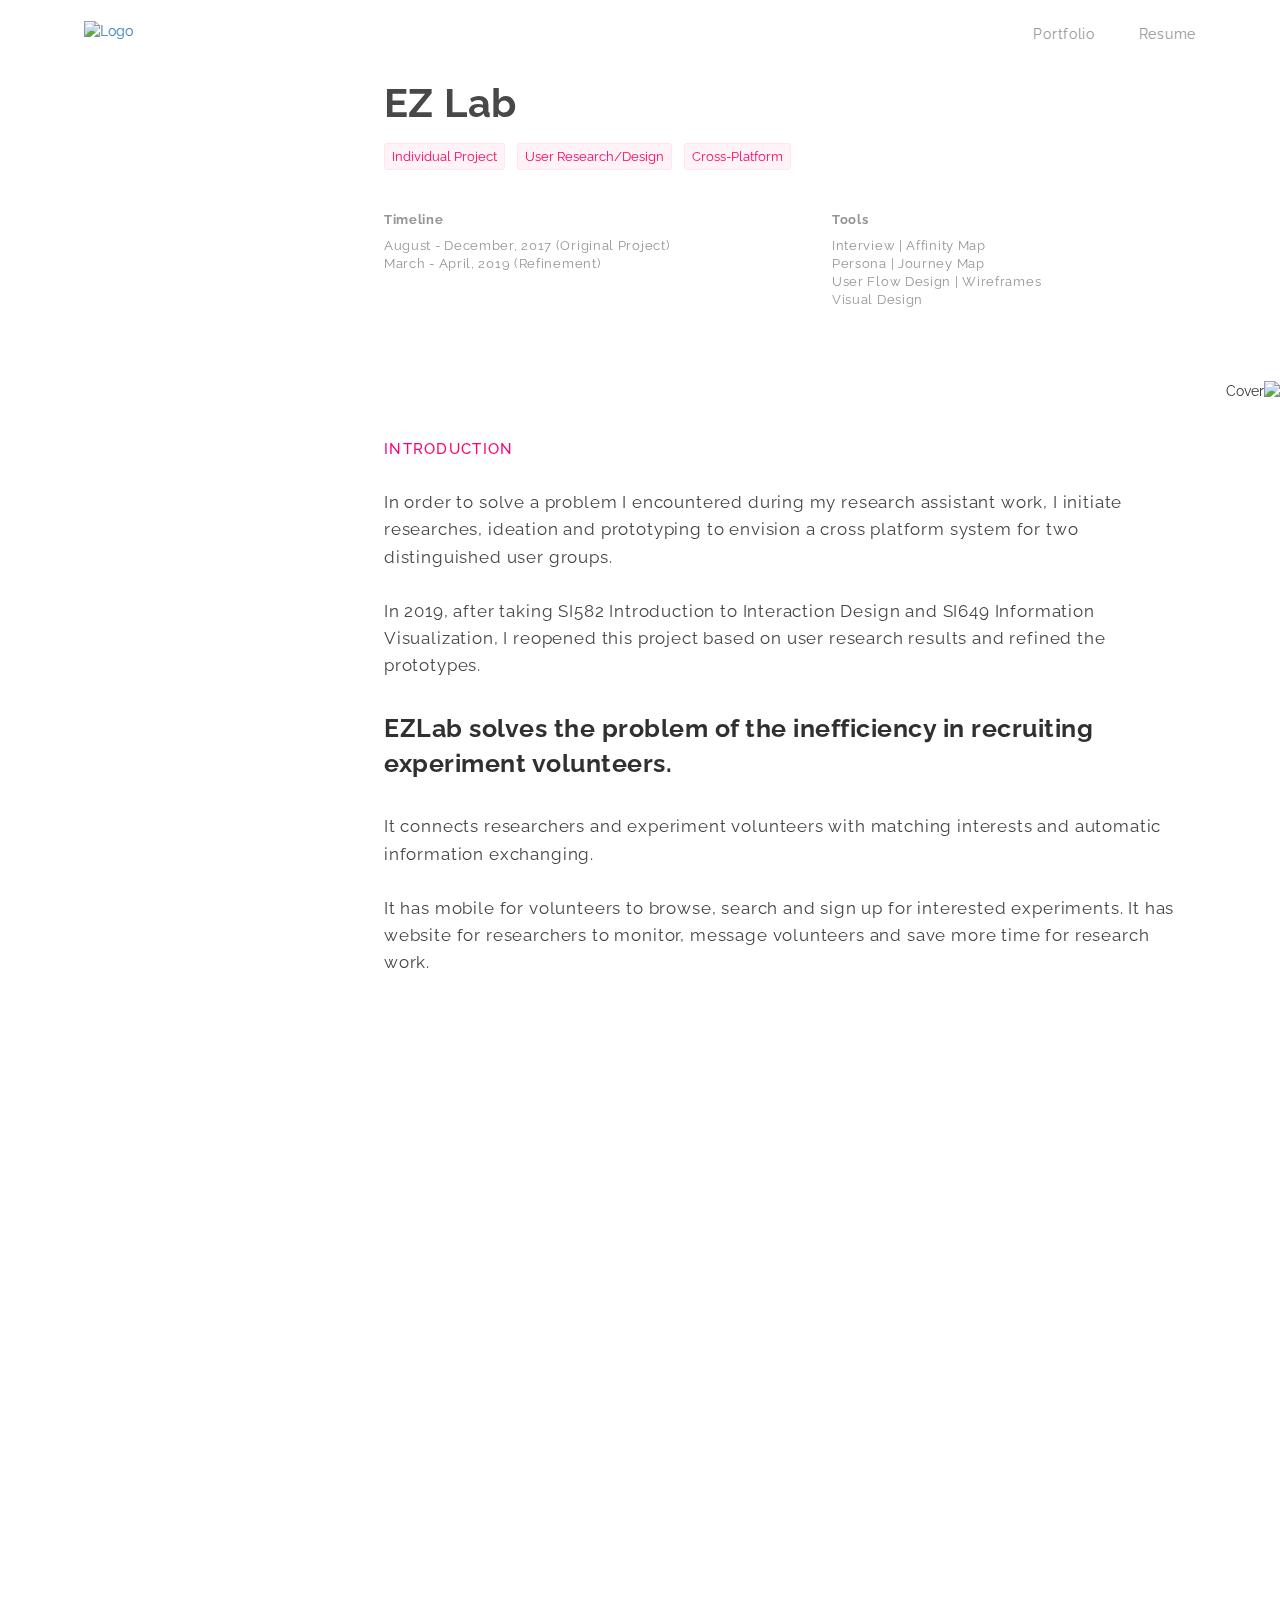
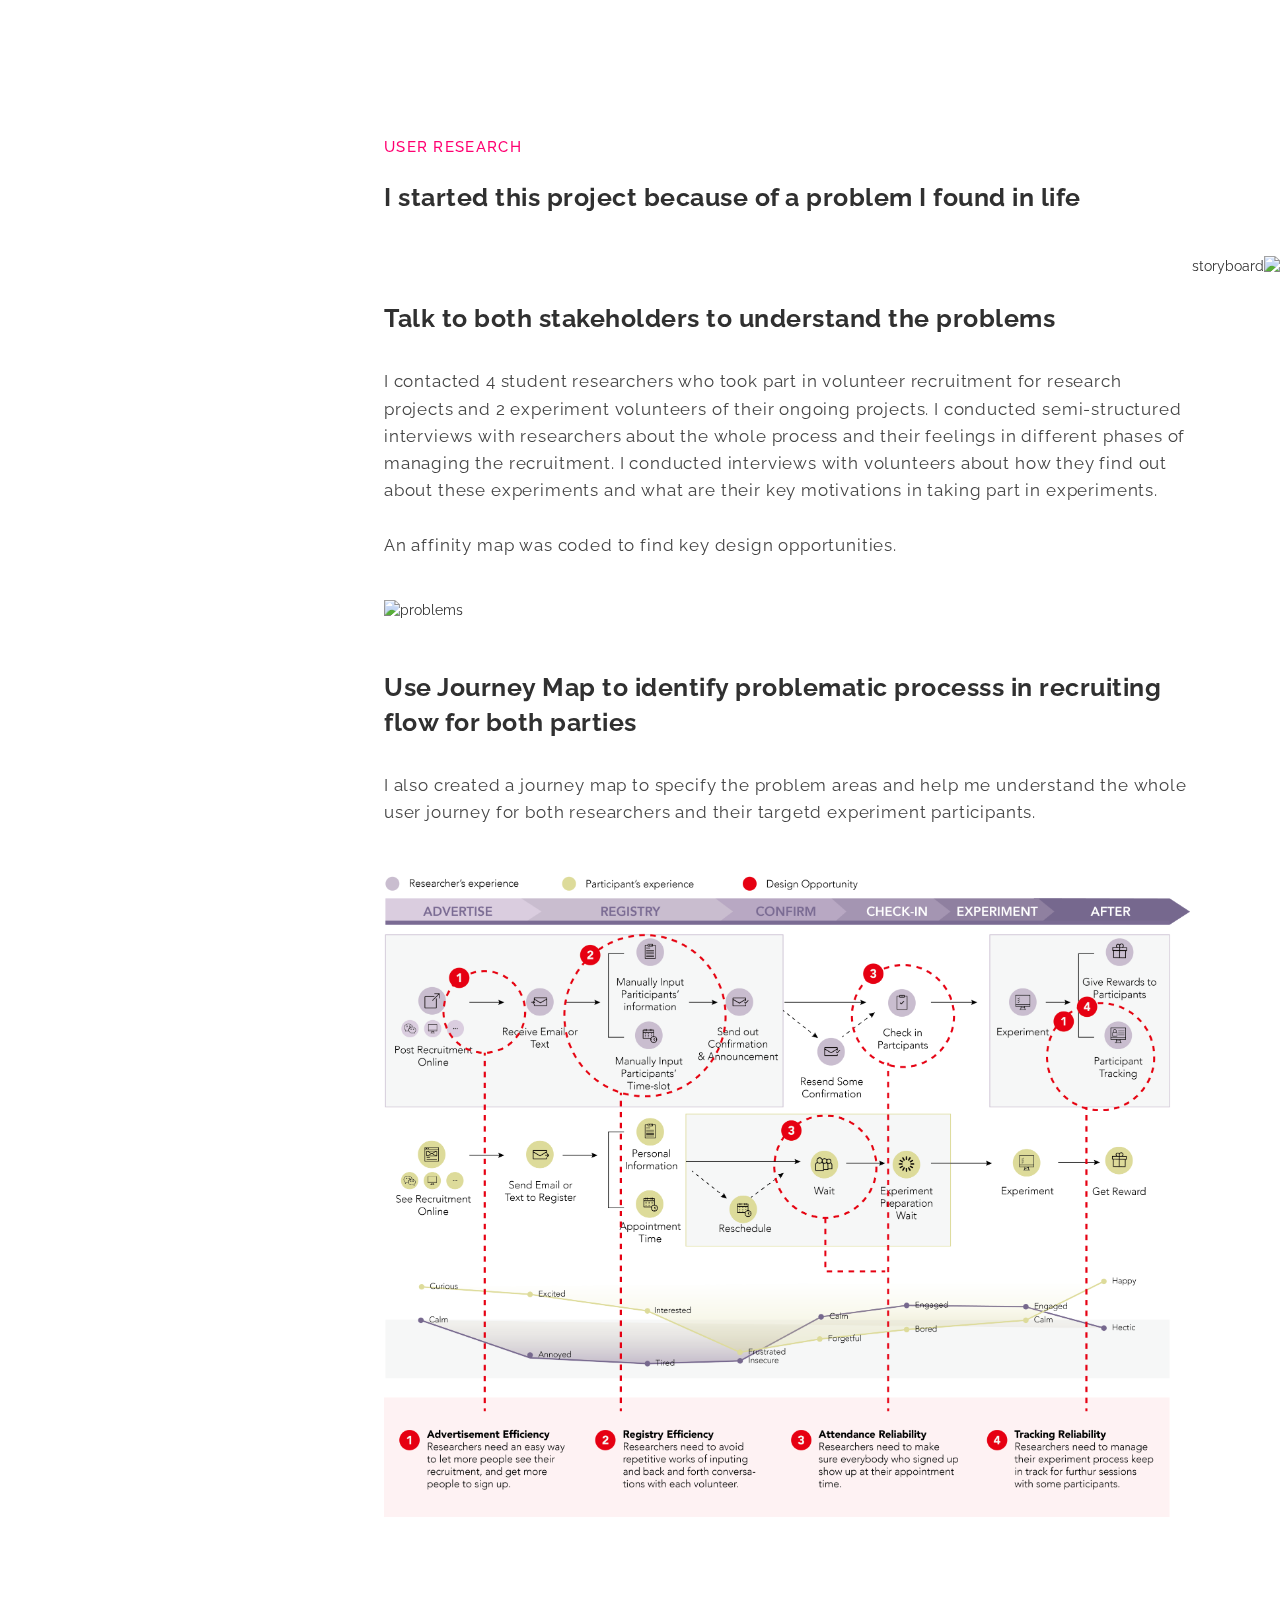
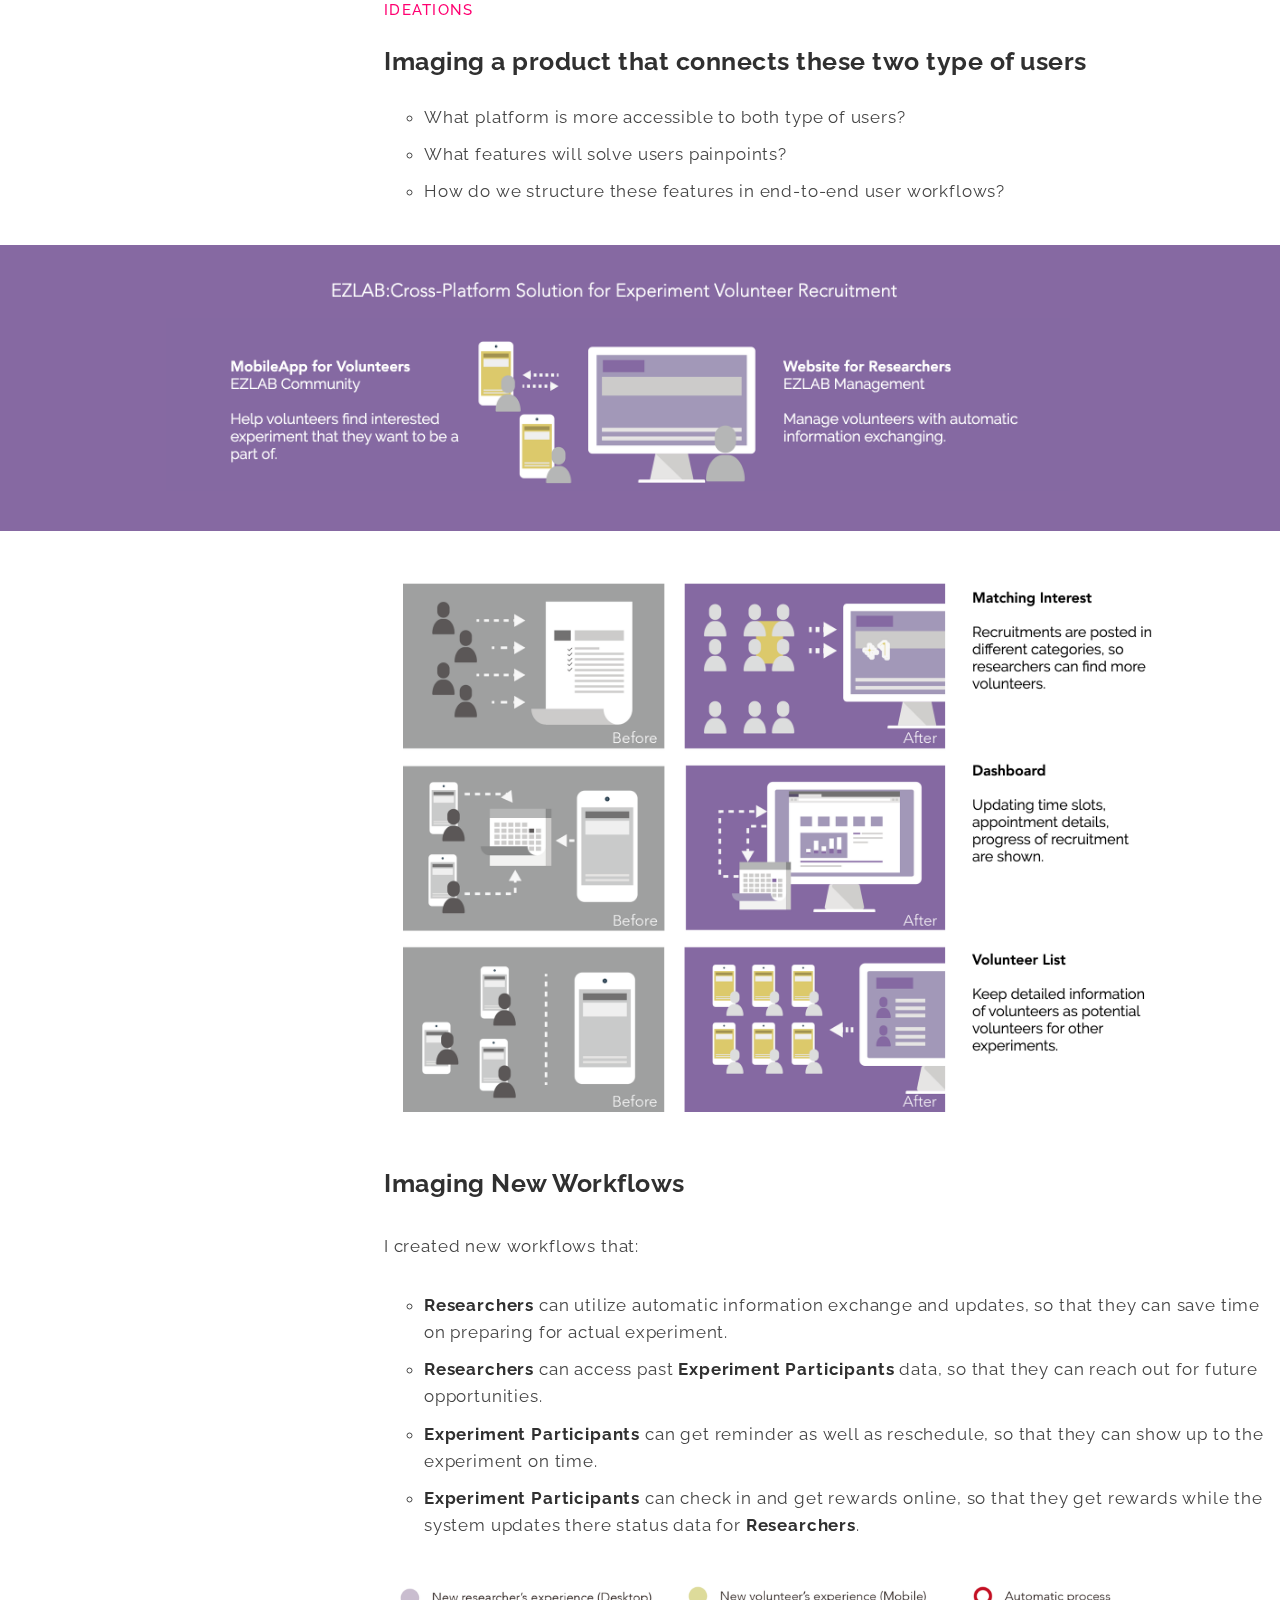
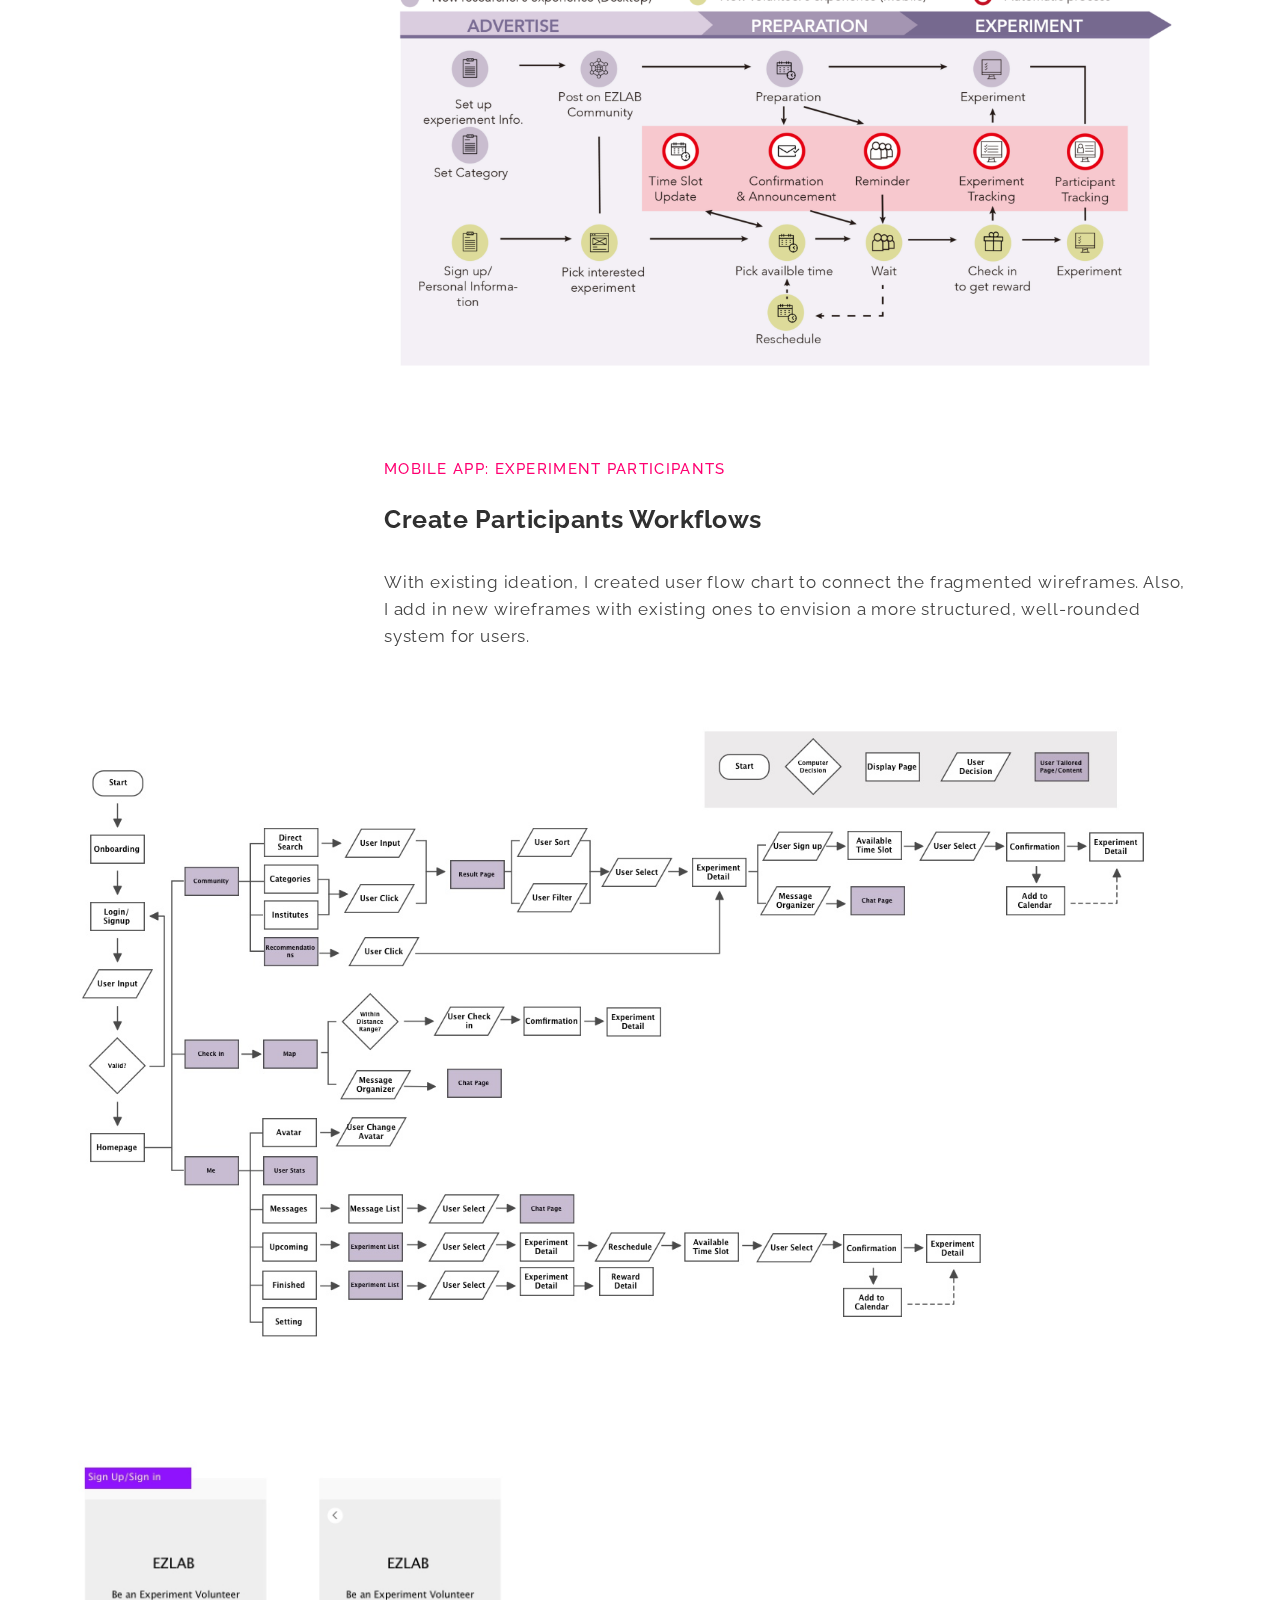
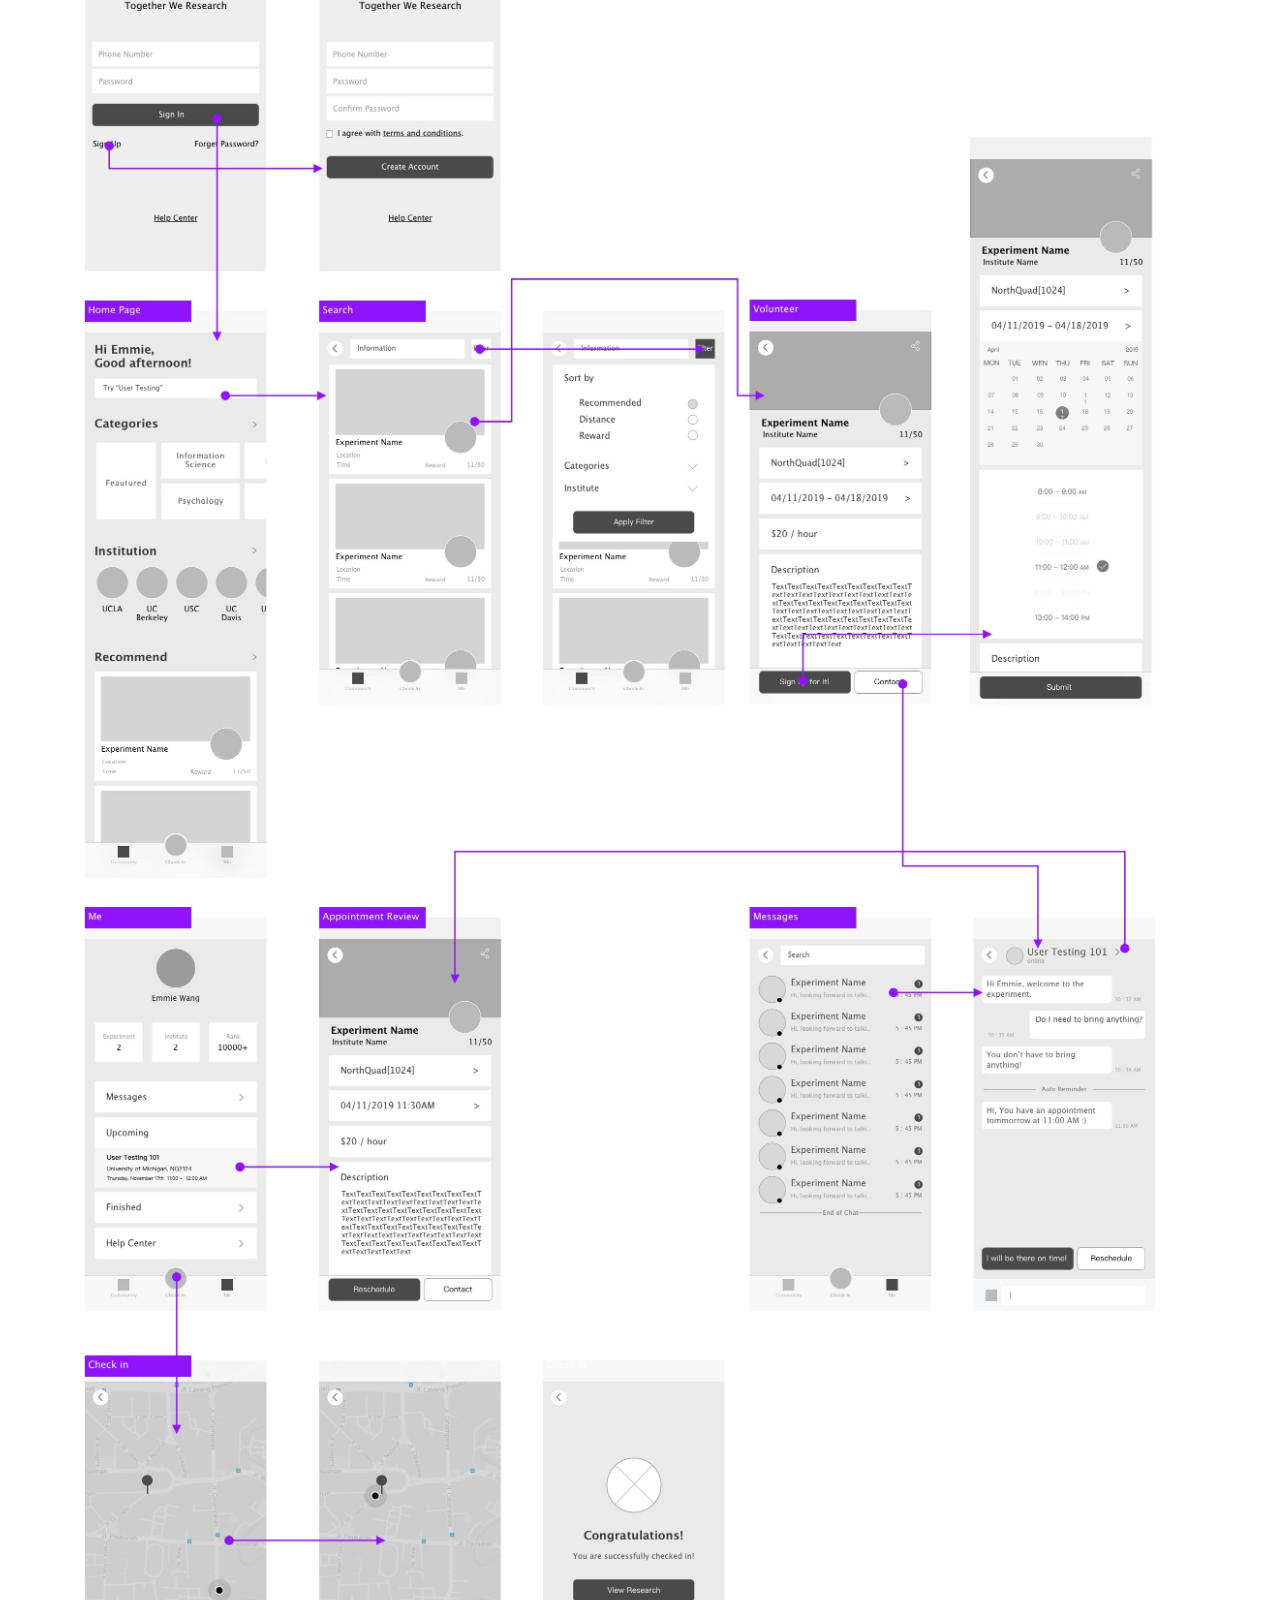
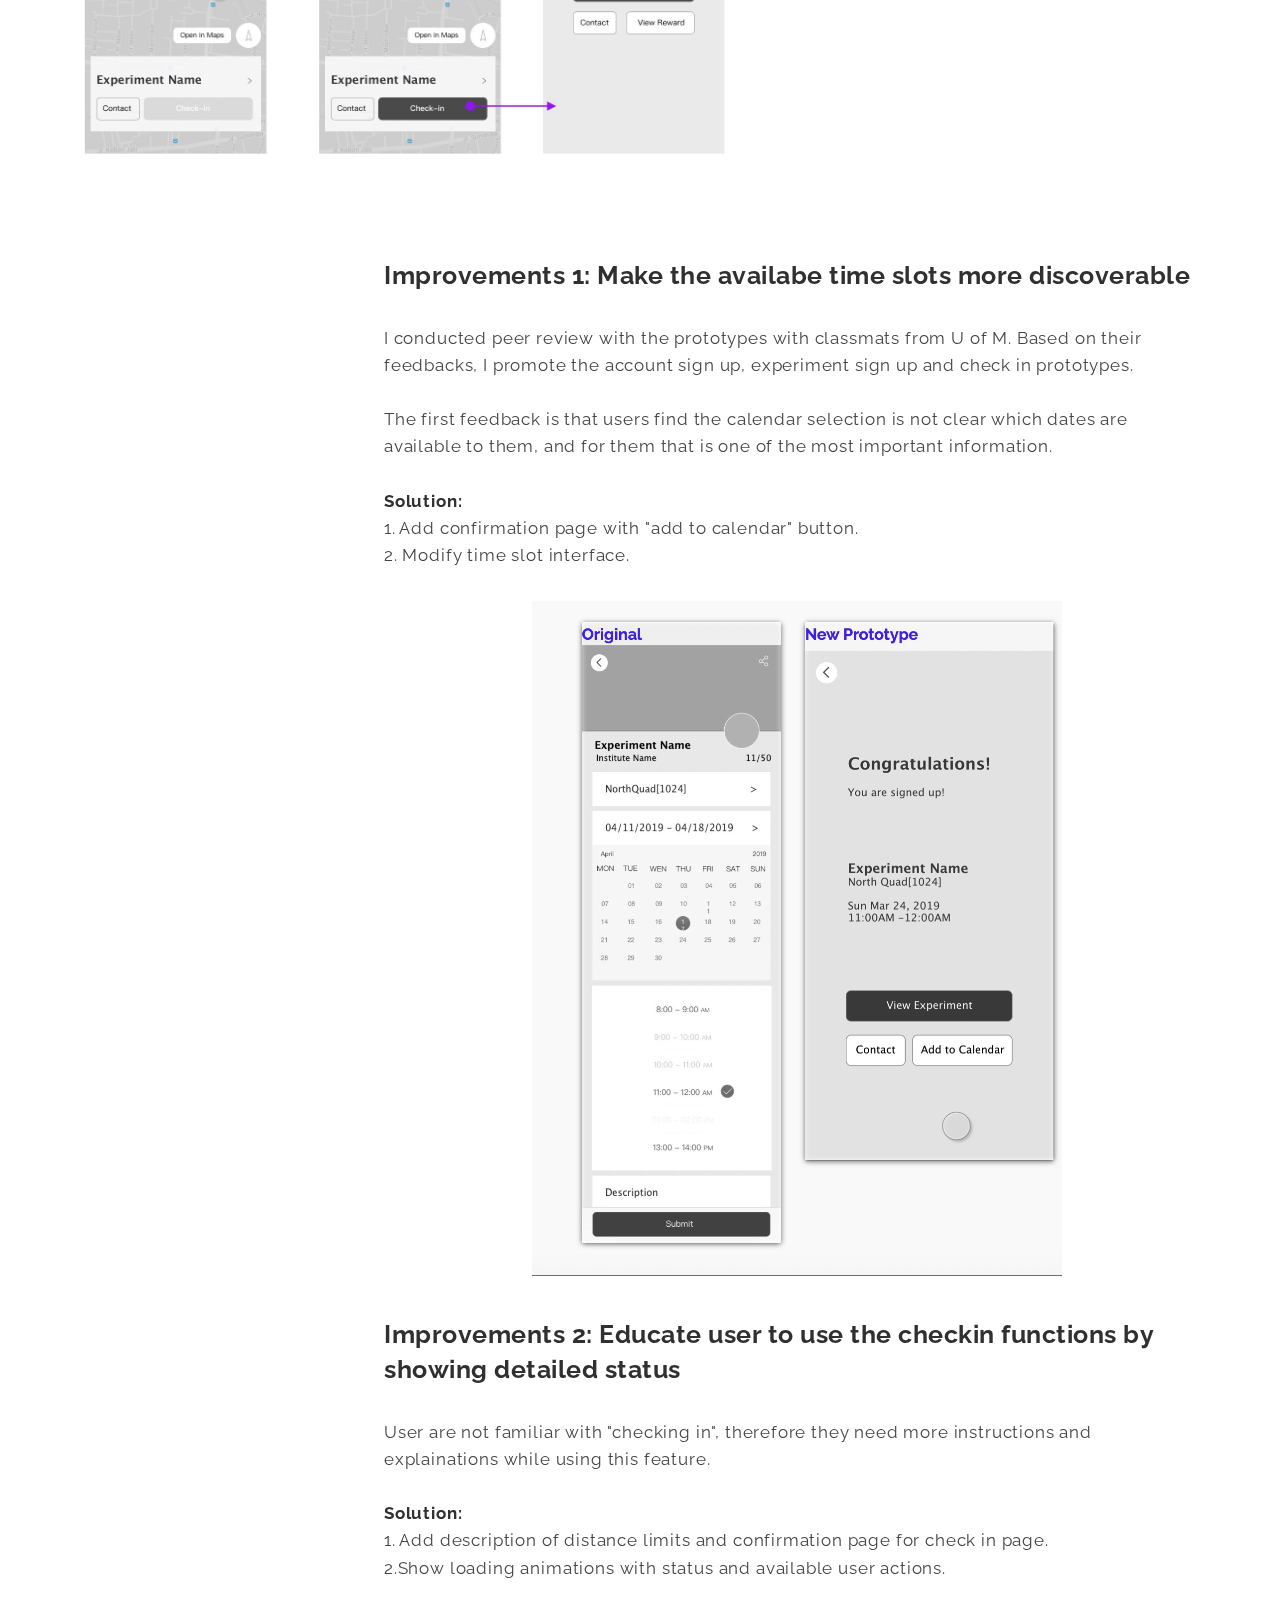
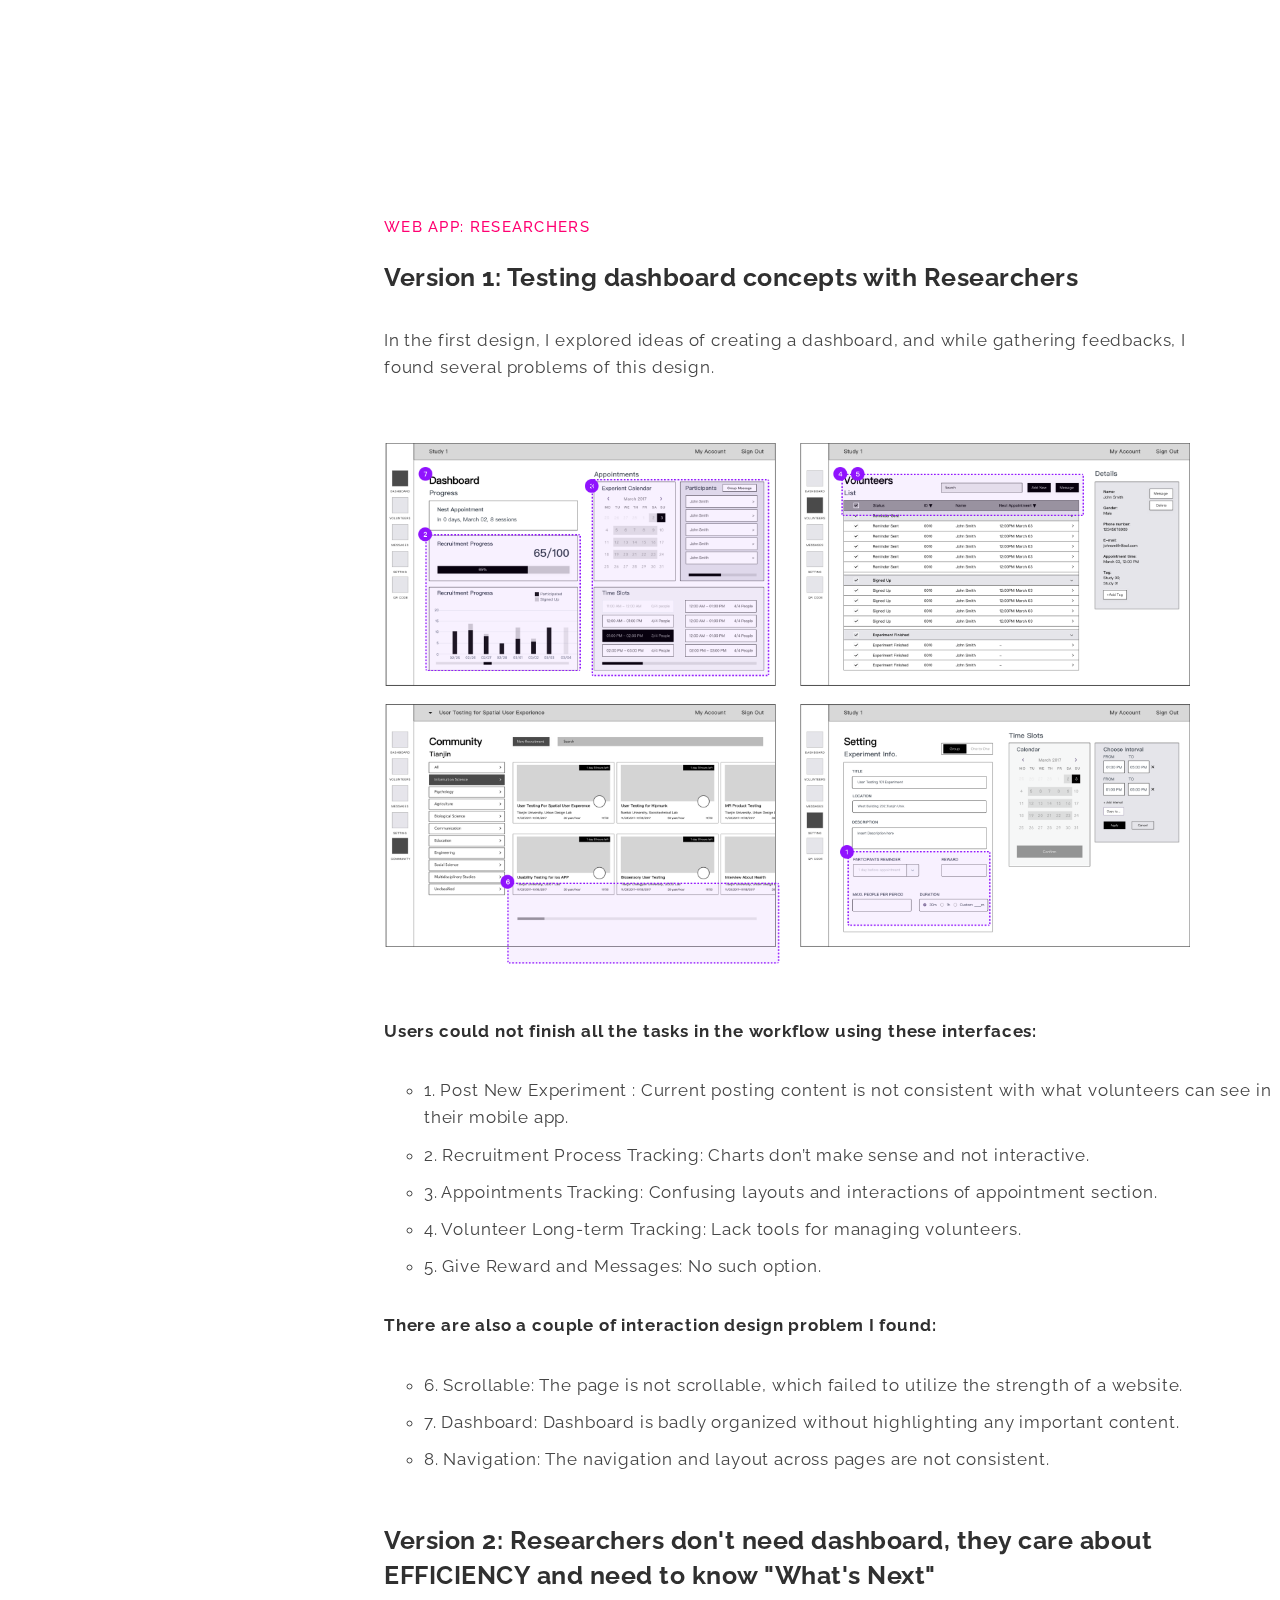
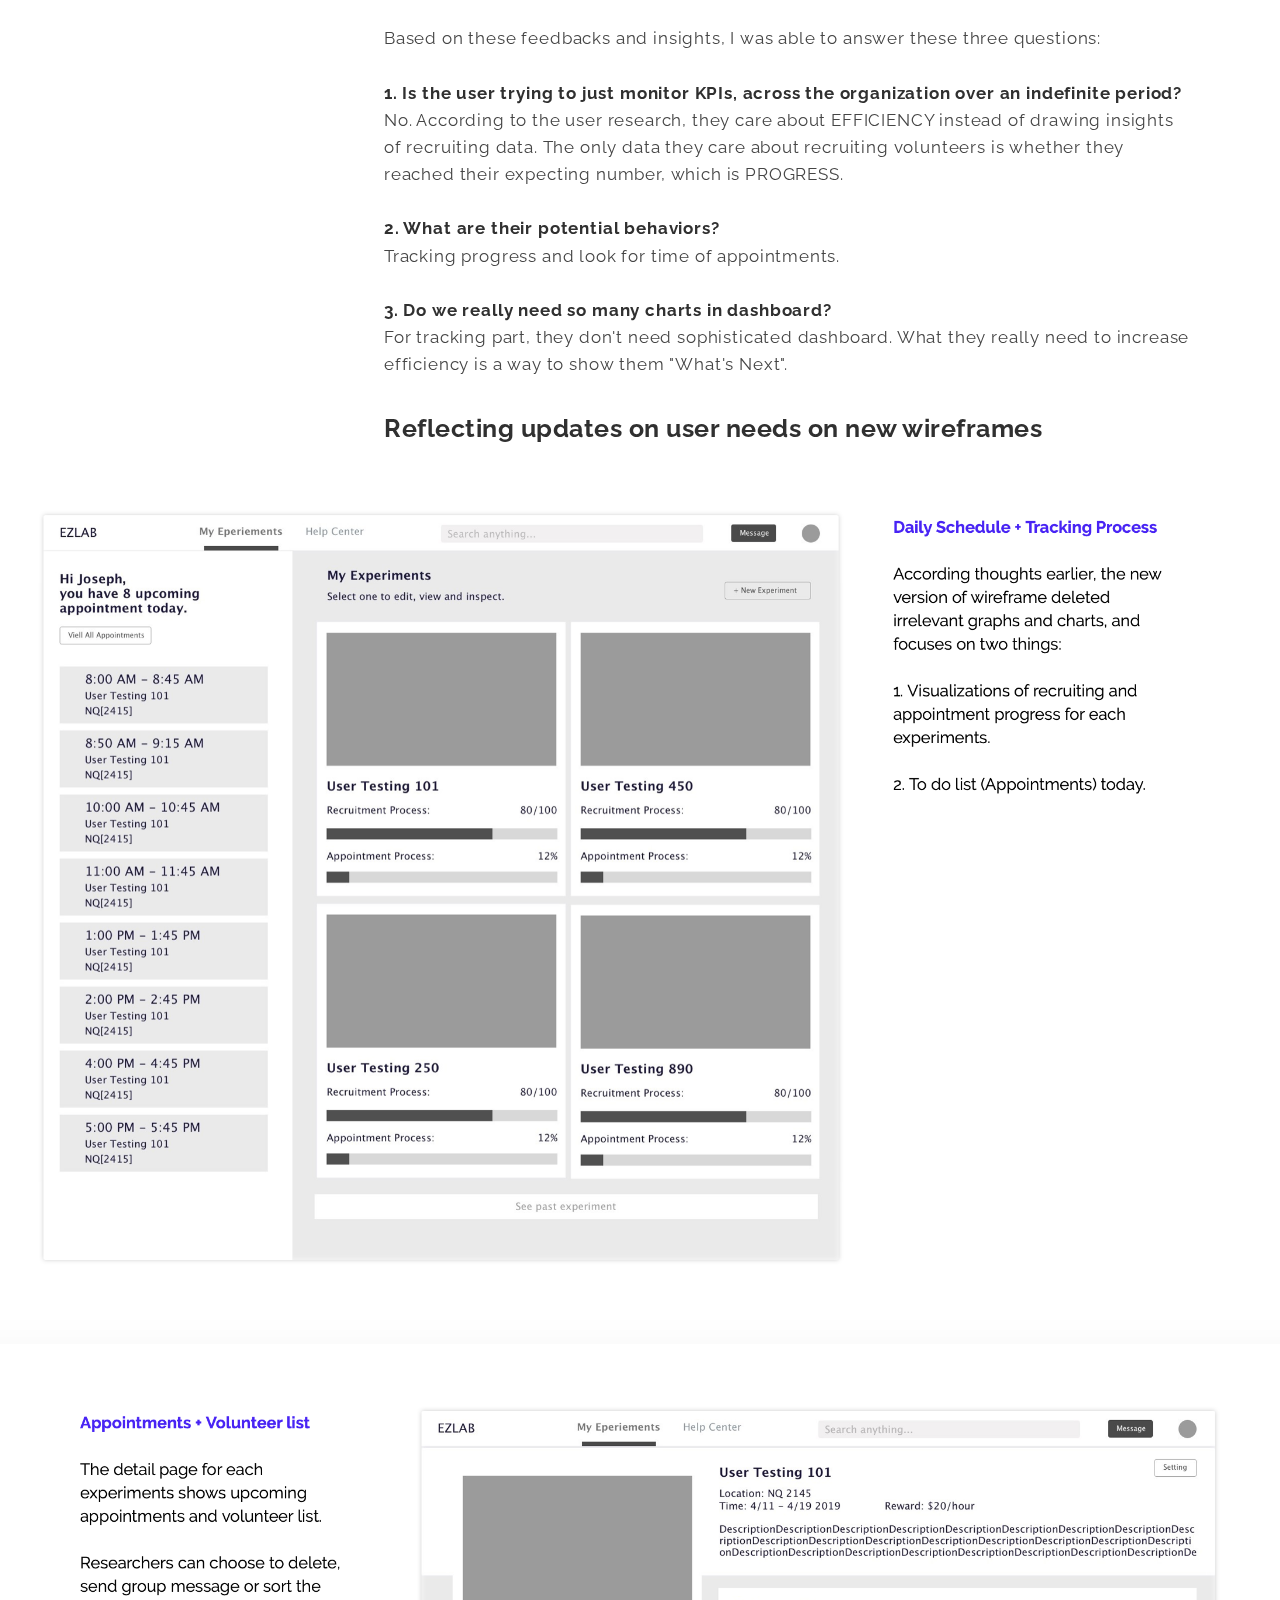
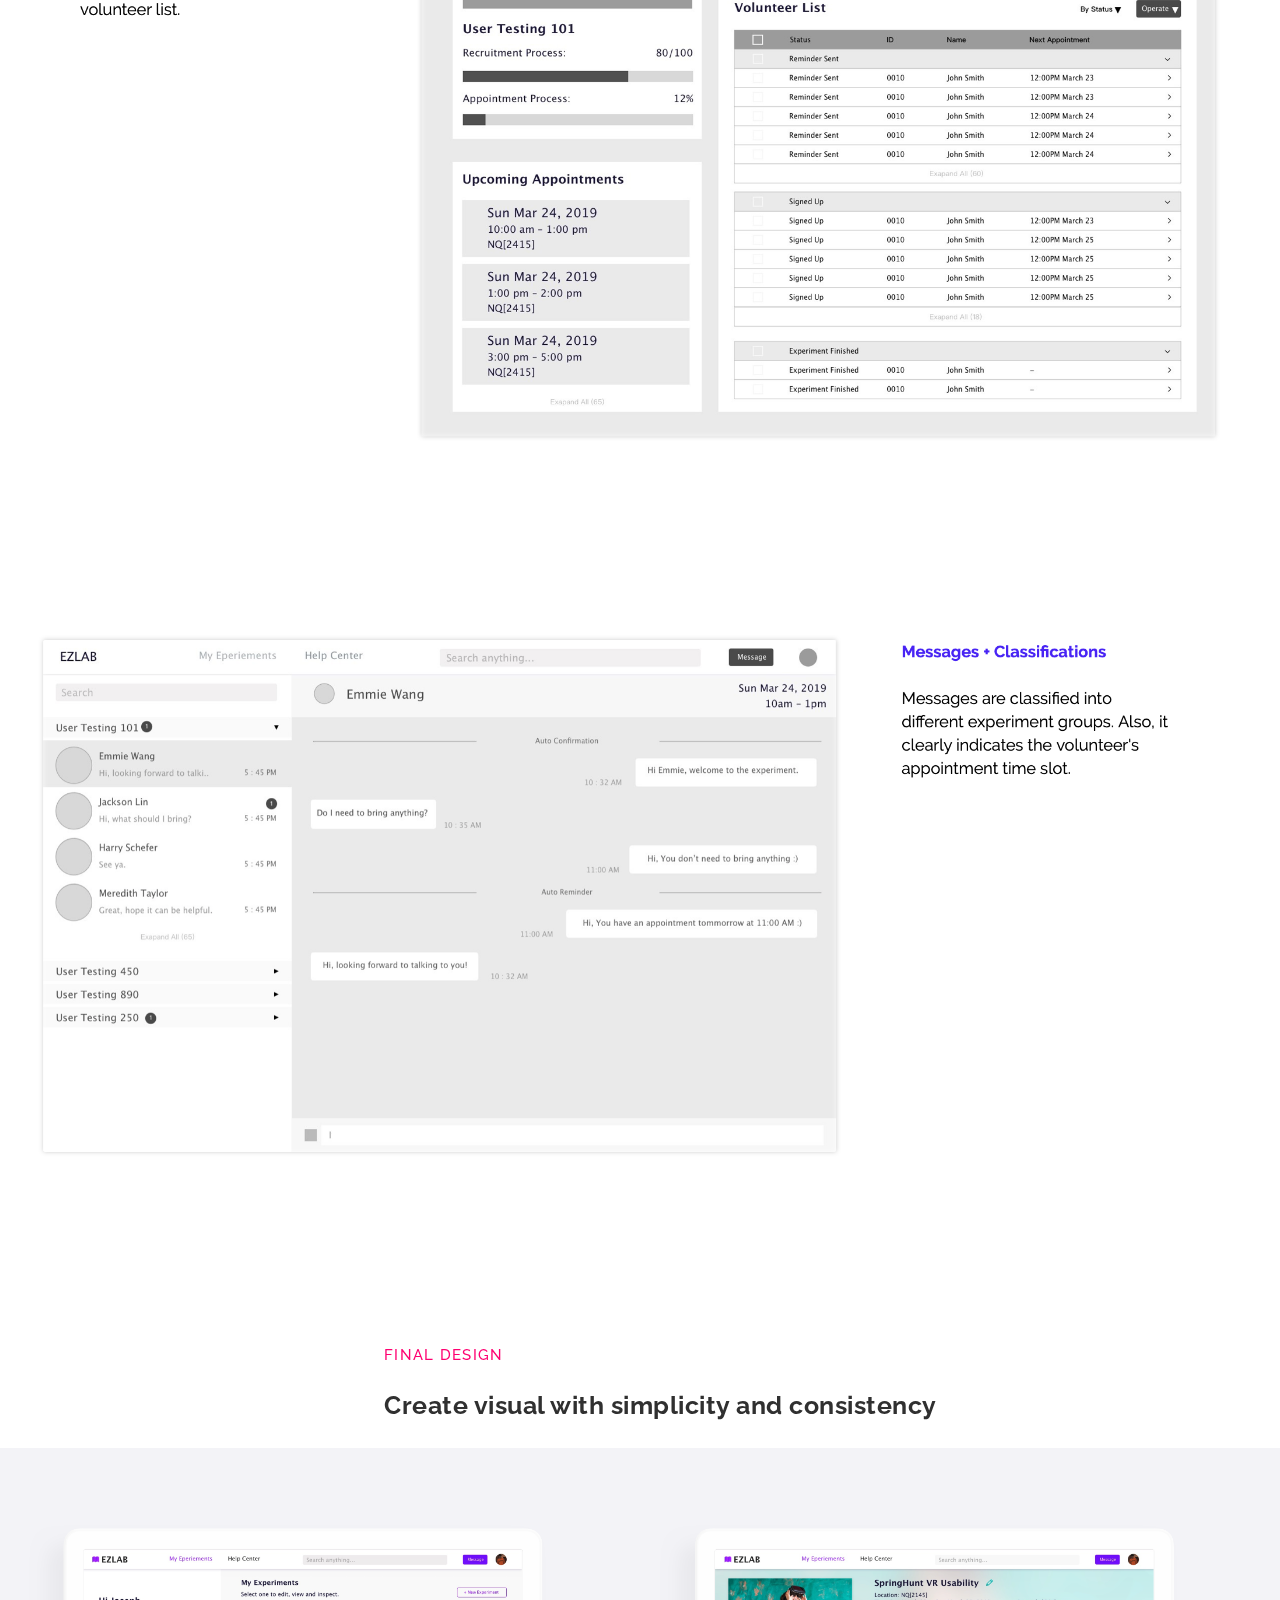
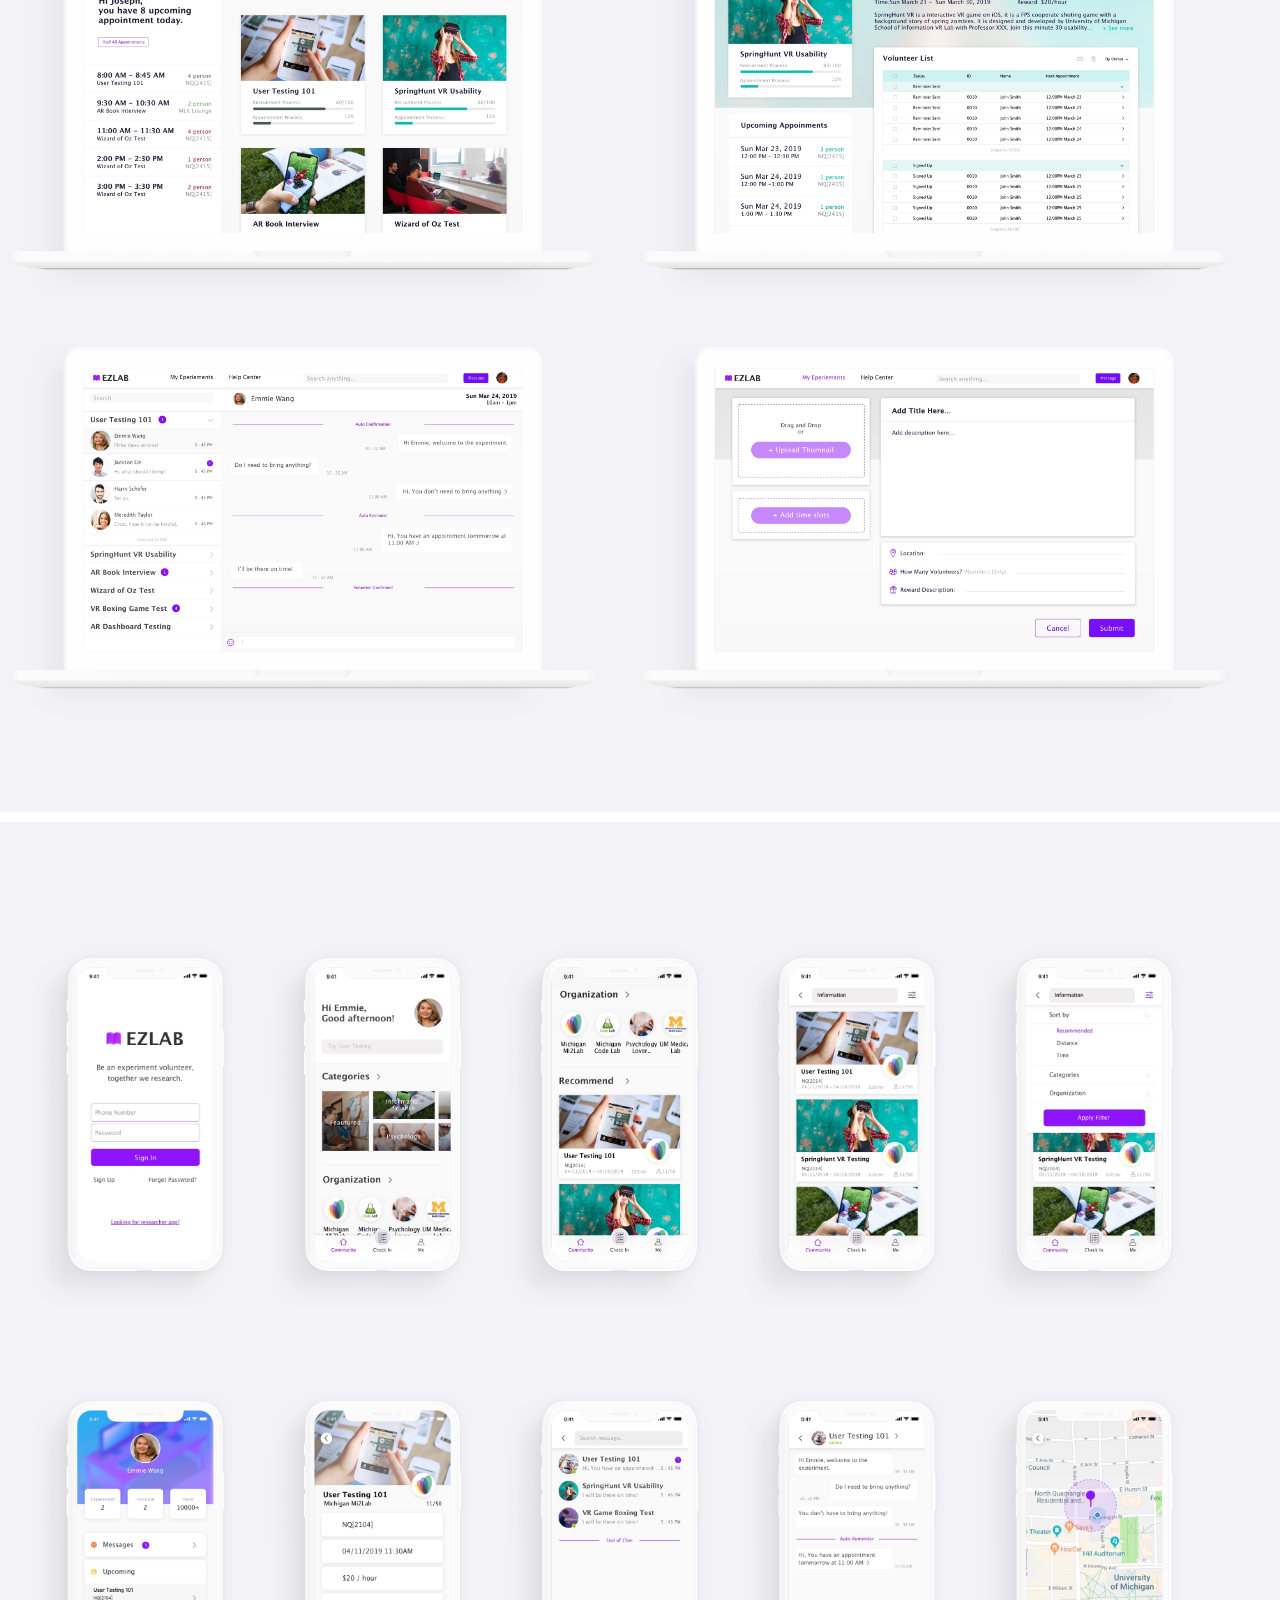
==== projects/ezlab.html @ 4501dbbb "ezlab" ====
<!DOCTYPE html>
<html lang="en">
  <head>
    <meta charset="utf-8">
    <title>EZ Lab</title>

<!--Bootstrap-->
    <link rel="stylesheet" href="https://maxcdn.bootstrapcdn.com/bootstrap/3.3.7/css/bootstrap.min.css" integrity="sha384-BVYiiSIFeK1dGmJRAkycuHAHRg32OmUcww7on3RYdg4Va+PmSTsz/K68vbdEjh4u" crossorigin="anonymous">
<!--Jquery-->
    <script src ="https://code.jquery.com/jquery-latest.min.js"></script>
<!--Google icons-->
    <link href="https://fonts.googleapis.com/icon?family=Material+Icons"
      rel="stylesheet">
<!--Google fonts-->
<link href="https://fonts.googleapis.com/css?family=Raleway:400,400i,500,600,700,800&display=swap" rel="stylesheet">

    <link rel='shortcut icon' href='../assets/favicon.ico' type='image/x-icon'/>
    <link rel = "stylesheet" href= "../css/mystyle.css">
    <meta name="viewport" content="width=device-width, initial-scale=1.0">    
  </head>
    
  <body>
        <nav class="nav-down">
                <a href="../index.html" class="logo">
                    <img class="logo-img" src="../assets/Logo.png" alt="Logo">
                </a>
                <ul>
                    <li><a class='menu' href="../index.html">Portfolio</a></li>
                    <li><a class='menu' href="" target="_blank">Resume</a></li>
                </ul>
            </nav>  
      
    <div class="sidebar project-sidebar">
        <div class="project-sum hidden">
            <h5>EZ Lab</h5>
<!--            <h4>Interaction Design, Mobile Privacy, Information Architecture</h4>-->
            <div id="tags">
            </div>
<!--          <a class='details hidden' id='back-home' href="../index.html">< &nbspBack to Home</a>-->
        </div>
        
    </div>
    

    <div id="works">
        <div class='project project-details'>
            <div class="space30px"></div>
            <div class="space15px"></div>
            <h1 style="margin-bottom:16px">EZ Lab</h1>
            <span class="label">Individual Project</span>
            <span class="label">User Research/Design</span>
            <span class="label">Cross-Platform</span>
            <div class="space10px"></div><br>

            <div class='introduction-container'>
                <div class='introduction'>
                    <h4 style="margin-bottom:0px"><b>Timeline</b></h4>
                    <h4 style="margin-top:8px">August - December, 2017 (Original Project)<br>
                        March - April, 2019 (Refinement)
                    </h4>
                </div>

                <div class='introduction'>
                    <h4 style="margin-bottom:0px"><b>Tools</b></h4>
                    <h4 style="margin-top:8px">Interview | Affinity Map<br>Persona | Journey Map<br>User Flow Design | Wireframes<br>Visual Design
                    </h4>
                </div>

            </div>

            <div class="project-img-div-long">
                <img class="project-img-long" src="../assets/ezlab/cover.jpg" alt="Cover">
        </div>

 <!-- INTRODUCTION           -->
            <h3 id='s1' class='section'>INTRODUCTION</h3>     

            <p>In order to solve a problem I encountered during my research assistant work, I initiate researches, ideation and prototyping to envision a cross platform system for two distinguished user groups.
            <br><br>​In 2019, after taking SI582 Introduction to Interaction Design and SI649 Information Visualization, I reopened this project based on user research results and refined the prototypes.</p>
            
            <h2>EZLab solves the problem of the inefficiency in recruiting experiment volunteers.</h2>
            
            <p>It connects researchers and experiment volunteers with matching interests and automatic information exchanging. 
            <br><br>It has mobile for volunteers to browse, search and sign up for interested experiments. It has website for researchers to monitor, message volunteers and save more time for research work.</p>

            <div>
                <video class="project-vid-mid" autoplay loop>
                    <source src="../assets/ezlab/demo1.mov" type="video/mp4">
                </video>
            </div>
            <div class="space15px"></div>
            <div>
                <video class="project-vid-mid" autoplay loop>
                    <source src="../assets/ezlab/demo2.mov" type="video/mp4">
                </video>
            </div>
            <div class="space30px"></div>
            <div class="space15px"></div>
            <div>
                <video class="project-vid-mid" autoplay loop>
                    <source src="../assets/ezlab/demo3.mov" type="video/mp4">
                </video>
            </div>
            <div class="space15px"></div>
            <div>
                <video class="project-vid-mid" autoplay loop>
                    <source src="../assets/ezlab/demo4.mov" type="video/mp4">
                </video>
            </div>


 <!-- USER RESEARCH                -->
            <div class="space15px"></div>
            <h3 id='s2' class='section'>USER RESEARCH</h3>    
            <h2>I started this project because of a problem I found in life</h2>
            <div class="project-img-div-long">
                    <img class="project-img-long" src="../assets/ezlab/storyboard.png" alt="storyboard">
            </div>

            <h2>Talk to both stakeholders to understand the problems</h2>
            <p>I contacted 4 student researchers who took part in volunteer recruitment for research projects and 2 experiment volunteers of their ongoing projects. I conducted semi-structured interviews with researchers about the whole process and their feelings in different phases of managing the recruitment. I conducted interviews with volunteers about how they find out about these experiments and what are their key motivations in taking part in experiments.
            <br><br>An affinity map was coded to find key design opportunities. </p>
            
            <div class="project-img-div-med">
                    <img class="project-img-med" src="../assets/ezlab/problems.png" alt="problems">
            </div>
            <div class="space15px"></div>

            <h2>Use Journey Map to identify problematic processs in recruiting flow for both parties</h2>
            <p>I also created a journey map to specify the problem areas and help me understand the whole user journey for both researchers and their targetd experiment participants.</p>
            <div class="project-img-div-med">
                    <img class="project-img-med" src="../assets/ezlab/journeymap.png" alt="journeymaps">
            </div>
                
<!-- Ideations                 -->
            <div class="space15px"></div><br>
            <h3 id='s3' class='section'>IDEATIONS</h3> 

            <h2>Imaging a product that connects these two type of users</h2>
            <ul class='text-list'>
                    <li>What platform is more accessible to both type of users?</li>
                    <li>What features will solve users painpoints?</li>
                    <li>How do we structure these features in end-to-end user workflows?</li>
            </ul>

            <div class="project-img-div-long">
                    <img class="project-img-long" src="../assets/ezlab/ideation1.png" alt="ideation1">
            </div>

            <div class="project-img-div-med">
                    <img class="project-img-med" src="../assets/ezlab/ideation2.png" alt="ideation2">
            </div>

            <h2>Imaging New Workflows</h2>
            <p>I created new workflows that:</p>
            <ul class='text-list'>
                    <li><b>Researchers</b> can utilize automatic information exchange and updates, so that they can save time on preparing for actual experiment.</li>
                    <li><b>Researchers</b> can access past <b>Experiment Participants</b> data, so that they can reach out for future opportunities.</li>
                    <li><b>Experiment Participants</b> can get reminder as well as reschedule, so that they can show up to the experiment on time.</li>
                    <li><b>Experiment Participants</b> can check in and get rewards online, so that they get rewards while the system updates there status data for <b>Researchers</b>.</li>
            </ul>

            <div class="project-img-div-med">
                    <img class="project-img-med" src="../assets/ezlab/newFlow.png" alt="New User Flow">
            </div>


 <!-- MOBILE               -->
            <div class="space15px"></div>
            <h3 id='s4' class='section'> MOBILE APP: EXPERIMENT PARTICIPANTS</h3>

            <h2>Create Participants Workflows</h2>
            <p>With existing ideation, I created user flow chart to connect the fragmented wireframes. Also, I add in new wireframes with existing ones to envision a more structured, well-rounded system for users.</p>   
            
            <div class="project-img-div-long">
                    <img class="project-img-long" src="../assets/ezlab/flow.jpg" alt="Mobile User Flows">
            </div>

            <div class="project-img-div-long">
                    <img class="project-img-long" src="../assets/ezlab/mobilewireframe.jpg" alt="Mobile Wireframs">
            </div>
            
            <h2>Improvements 1: Make the availabe time slots more discoverable</h2>
            <p>I conducted peer review with the prototypes with classmats from U of M. Based on their feedbacks, I promote the account sign up, experiment sign up and check in prototypes.
            <br><br>
            The first feedback is that users find the calendar selection is not clear which dates are available to them, and for them that is one of the most important information.
            <br><br>
            <b>Solution:</b>
            <br>1. Add confirmation page with "add to calendar" button.<br>2. Modify time slot interface.</p>  

            <div>
                <video class="project-vid-small" autoplay loop>
                    <source src="../assets/ezlab/improvement1.mov" type="video/mp4">
                </video>
            </div>

            <div class="space15px"></div>
            <h2>Improvements 2: Educate user to use the checkin functions by showing detailed status</h2>
            <p>User are not familiar with "checking in", therefore they need more instructions and explainations while using this feature.
            <br><br>
            <b>Solution:</b><br>1. Add description of distance limits and confirmation page for check in page.<br>2.Show loading animations with status and available user actions.</p>
            <div>
                    <video class="project-vid-small" autoplay loop>
                        <source src="../assets/ezlab/improvement2.mov" type="video/mp4">
                    </video>
                </div>


<!-- WEB                -->
            <div class="space15px"></div>
                <h3 id='s5' class='section'>WEB APP: RESEARCHERS</h3>
                <h2>Version 1: Testing dashboard concepts with Researchers</h2>
                <p>In the first design, I explored ideas of creating a dashboard, and while gathering feedbacks, I found several problems of this design.</p>

                <div class="project-img-div-med">
                        <img class="project-img-med" src="../assets/ezlab/webEvaluation.png" alt="V1 Evaluation">
                </div>

                <p><b>Users could not finish all the tasks in the workflow using these interfaces:</b></p>
                <ul class='text-list'>
                        <li>1. Post New Experiment : Current posting content is not consistent with what volunteers can see in their mobile app.</li>
                        <li>2. Recruitment Process Tracking: Charts don’t make sense and not interactive.</li>
                        <li>3. Appointments Tracking: Confusing layouts and interactions of appointment section.</li>
                        <li>4. Volunteer Long-term Tracking: Lack tools for managing volunteers.</li>
                        <li>5. Give Reward and Messages: No such option.</li>
                </ul>

                <p><b>There are also a couple of interaction design problem I found:</b></p>
                <ul class='text-list'>
                        <li>6. Scrollable: The page is not scrollable, which failed to utilize the strength of a website.</li>
                        <li>7. Dashboard: Dashboard is badly organized without highlighting any important content.</li>
                        <li>8. Navigation: The navigation and layout across pages are not consistent.</li>
                </ul>
                <div class="space15px"></div>

                <h2>Version 2: Researchers don't need dashboard, they care about EFFICIENCY and need to know "What's Next"</h2>
                <p>Based on these feedbacks and insights, I was able to answer these three questions:
                <br><br>
                <b>1. Is the user trying to just monitor KPIs, across the organization over an indefinite period?</b><br>
                No. According to the user research, they care about EFFICIENCY instead of drawing insights of recruiting data. The only data they care about recruiting volunteers is whether they reached their expecting number, which is PROGRESS.
                ​<br><br>
                <b>2. What are their potential behaviors?</b><br>
                Tracking progress and look for time of appointments.
                ​<br><br>
                <b>3. Do we really need so many charts in dashboard?</b><br>
                For tracking part, they don't need sophisticated dashboard. What they really need to increase efficiency is a way to show them "What's Next".</p>
           
                <h2>Reflecting updates on user needs on new wireframes</h2>

                <div class="project-img-div-long">
                        <img class="project-img-long" src="../assets/ezlab/web1.png" alt="web Prototype 1">
                </div>

                <div class="project-img-div-long">
                        <img class="project-img-long" src="../assets/ezlab/web2.png" alt="web Prototype 2">
                </div>


                <div class="project-img-div-long">
                        <img class="project-img-long" src="../assets/ezlab/web3.png" alt="web Prototype 3">
                </div>


<!-- FINAL DESIGN                 -->
            <h3 id='s6' class='section' >FINAL DESIGN</h3> 
            <h2>Create visual with simplicity and consistency</h2>     
            <div class="project-img-div-long" style="margin-top: 10px">
                    <img class="project-img-long" src="../assets/ezlab/mock1.png" alt="Mockup 1">
            </div>         
            <div class="project-img-div-long" style="margin-top: 0px">
                    <img class="project-img-long" src="../assets/ezlab/mock2.png" alt="Mockup2">
            </div>
                       
<!-- FINAL DESIGN                 -->
            <h3 id='s7' class='section' >REFLECTION</h3> 
            <h2>Think about how two platforms interacts</h2>     
            <p>With the development of technology, the world is gradually threaded by different platforms. Designers should think about how these platforms are different, how these differences can be utilized by users under different scenarios.</p>
            <h2>"Oh man, I guess it is time to let go!"</h2>
            <p>Good designers don't hold on to their designs. They strive to recreate, iterate and improve over time. Reflecting back on my individual projects and iterating it with new-found skills have been rewarding. I get to see how I have grown and keep looking forward to a bright future :)</p> 
        
        <div class="jump">
<!--                <a class='details previous' href="../index.html">< &nbspPrevious Project</a>-->
                <a class='details next' href="replay.html" title="EZLab">Next Project&nbsp ></a>
        </div>
            
    </div>
        
<!--        footer -->
        <footer><br><br><br><br></footer>
    </div>
 

    
<!--JS-->
    <script src ="../js/myscript.js"></script>
    <script src="https://maxcdn.bootstrapcdn.com/bootstrap/3.3.7/js/bootstrap.min.js"></script>
<!--Google Analytics-->
    <!-- <script>
      (function(i,s,o,g,r,a,m){i['GoogleAnalyticsObject']=r;i[r]=i[r]||function(){
      (i[r].q=i[r].q||[]).push(arguments)},i[r].l=1*new Date();a=s.createElement(o),
      m=s.getElementsByTagName(o)[0];a.async=1;a.src=g;m.parentNode.insertBefore(a,m)
      })(window,document,'script','https://www.google-analytics.com/analytics.js','ga');

      ga('create', 'UA-91244637-1', 'auto');
      ga('send', 'pageview'); -->

    </script>
  </body>
</html>
---- css/mystyle.css ----
* {
    font-family: 'Raleway', sans-serif;
}

a, nav li, .logo {
    cursor: pointer;
    cursor: hand;
}

/* buttons */
#contact-btn {
    width: 80%;
    margin: 32px 0px 32px 0px;
    /* -webkit-transition: all 200ms ease;
    transition: all 200ms ease; */
    font-size: 16px;
    font-weight:600;
    color: #FF0071;
    /* line-height: inherit; */
    cursor: pointer;
    }

/*Project Images*/
.bottom-left{
    position: absolute;
    bottom: 32px;
    left: 64px;
    width:70%;
    }

.top-left{
    position: absolute;
    top: 32px;
    left: 64px;
    width:70%;
    }

.project-number{
    color:#000000;
    font-size:15px;
    }
/*DIVs*/

body{
    background-color: #ffffff;
    -webkit-font-smoothing:
	antialiased;
	text-rendering:
	optimizeLegibility;
}

#works{
    background-color: #ffffff;
    position: relative;
}


.sidebar {
    top: 0;
    padding-top: 20px;
    padding-bottom: 20px;
}

#intro-pic {
    margin: auto;
}

#tags {
  margin-bottom: 25px;
}
/*

#back-home {
  position: fixed;
  bottom: 20px;
}
*/

/*previous and next project*/

.jump {
    position: flex;
    padding-right: 10%;
    margin-bottom: 50px;
    margin-top: 30px;
}

.next{
    float: right;
    margin-right: 10%;
    display: inline-block;
}

.previous{
    float: left;
    display: inline-block;
}



/* animation*/
.nav-up {
  top: -70px; 
}

.hidden { 
/*
  -webkit-transition: opacity 0.3s;
    -moz-transition: opacity 0.3s;
    -o-transition: opacity 0.3s;
    transition: opacity 0.3s;
  opacity: 0; 
*/
  opacity: 0;
    -webkit-animation-name: fadeOut;
-webkit-animation-duration: .8s;
animation-name: fadeOut;
animation-duration: .8s;
}


.shown {
/*
  opacity: 1;
  -webkit-transition: opacity 0.3s;
    -moz-transition: opacity 0.3s;
    -o-transition: opacity 0.3s;
    transition: opacity 0.3s;
*/
  -webkit-animation-name: fadeIn;
-webkit-animation-duration: 1s;
animation-name: fadeIn;
animation-duration: 1s;
}

/*labels*/
.label {
    font-weight: 400;
    height: 25px;
    font-size: 13px;
    background-color: #FFF3F8;
    color: #FF005F;
    margin: 0px 8px 2px 0px;
    padding: 5px 7px;
    border: 1px solid #FFE5F0;
}


/*progress bar*/
progress {
    bottom: -6px;
    right: -5px;
    padding: 0px;
    position: absolute;
    
    -webkit-transform: rotate(90deg); /* Chrome, Safari, Opera */
    transform: rotate(90deg);
    transform-origin: 100% 0%;
    width: 100vh;
    height: 6px;
    background-color: #E3E3E3 !important;
    color: #F15A95 !important;
    border: none;
}

progress::-webkit-progress-bar {
  background-color: transparent;
}

progress::-webkit-progress-value {
  background-color: #F15A95;
}

progress::-moz-progress-bar {
  background-color: #F15A95;
}


/*Spaces*/

#bottom-space {
    padding-bottom: 100px;
}

.space500px {
    padding-bottom: 700px;
}

.space15px {
    padding-bottom: 15px;
}

.space10px {
    padding-bottom: 10px;
}

.space30px {
    padding-bottom: 30px;
}

.space5px{
    padding-bottom: 5px;
}

/*Media Queries*/


/*Layout for big desktop >1922px*/
@media (min-width: 1922px) {
    
    #home-space {
        height: 498px;
        display: block;
    }
    
    #profile {
        width: 20%;
    }
    
    #profile p {
        margin-top: 25px;
        width: 80%;
    }
    
    #profile-pic {
        width:80%;
        display:block;
        /* margin:24px; */
    }

    .project-img-long {
        max-width: 148%;
/*        padding-right: 10%;*/
    }
    
    .project-img-med {
        width: 626px;
    }
    
    .project-vid-long {
        /* width: 1000px;
        float: right;
        padding-left: 100px;
        padding-right: 4%;
        display: block;
        margin: auto; */
        /* padding-right: 70px; */
        /* overflow: hidden; */
        width: 1000px;
        display: block;
        margin: auto;
        padding-right: 4%;
        overflow: hidden;
    }
    
    .sidebar {
        padding-left: 7%;
        padding-right: 50px;
    }
    
    
    footer{
    padding-left: 150px; 
    }
    
}


/*Layouts for 1024-1921*/
@media (min-width: 1024px) and (max-width:1921px) {

    #home-space {
        height: 498px;
        display: block;
    }
    
    #profile p {
        margin-top: 25px;
        width: 73%;
    }

    #profile {
        top: 10%;
        display: block;
        position: fixed;
        max-width: 300px;
        width: 27%;
    }
    
    .sidebar {
        position: fixed;
        height: 100%;
        width: 30%;
        display: inline-block;
    }
    
    #works {
        left: 30%;
        position: relative;
        display: block;
        width: 70%;
    }
    
    nav {
        z-index: 3;
    }

    
    #profile h2 {
        margin-top: 32px;
    }
    
    .project-img-med {
        width: 626px;
    }
    
    .project-img-long {
        max-width: 148%;
       /* padding-right: 10%; */
    }
    
    
    .project-vid-long {
        width: 960px;
        float: right;
        padding-left: 100px;
        padding-right: 4%;
    }

    .project-vid-mid{
        width: 100%;
        display: block;
        margin: auto;
        padding-right: 4%;
        overflow: hidden;
    }
    
    footer{
    padding-left: 100px;
    }
}


/*Layout for desktop and above >1024*/
@media (min-width: 1024px) {
    #profile {
        top: 10%;
        display: block;
        position: fixed;
    }
    
    .sidebar {
        position: fixed;
        height: 100%;
        width: 30%;
        display: inline-block;
    }
    
    #works {
        left: 30%;
        position: relative;
        display: block;
        width: 70%;
    }
    
    nav {
        z-index: 3;
    }
    
    
    #profile h2 {
        margin-top: 32px;
    }
    
    .project-img-med {
        width: 90%;
    }
}


/*Illustrations*/

/*Layouts for big desktop >1400*/
@media (min-width: 1500px) {
    .illustration {
        display: none;
    }
    
    #home-space {
        display: none;
    }
}


/*Layouts for tablet to desktop 768 - 1400*/
@media (min-width: 768px) and (max-width:1500px) {
    #home-space {
        height: 498px;
        display: block;
    }
    
    #me {
        width: 358.39px;
        top: 140px;
        left: 241.906px;
/*        left: 27%;*/
    }
    
    #data {
        width: 95.55px;
        top: 140px;
        left: 134.4px;
    }
    
    #pingpong {
        width: 89.59px;
        top: 370px;
        left: 161.28px;
    }
    
    #code {
        width: 90.55px;
        top: 134px;
/*        left: 67%;*/
        left: 600.312px;
    }
    
    #world {
        width: 89.59px;
        top: 369px;
/*        left: 64.5%;*/
        left: 577.906px;
    }
    
    footer{
    padding-left: 100px;
    }
}

@media (max-width: 767px){
    .illustration {
        display: none;
    }
    
    #home-space {
        display: none;
    }
}


/*Layout for tablet or small desktop*/
@media (min-width: 480px) and (max-width:1023px) {
    #profile {
        display: block;
        position: relative;
        padding-left: 0px;
    }
    
    .sidebar {
        position: relative;
        width: 100%;
        display: inline-block;
        height: 100%;
        padding-left: 100px;
        padding-right: 50px;
    }
    
    #works {
        position: relative;
        display: block;
        width: 100%;
    }
    
    nav {
        z-index: 6;
    }   
    
    
    footer {
    margin-left: 84px;
    }
    
    .project-sum{
        display: none;
    }
    
    
    #profile p {
        margin-top: 25px;
        max-width: 60%;
    }
    
    #profile h2 {
    margin-top: 32px;
    }
    
    progress {
    display: none;
    }
    
    .project-img-long {
    width: 100%;
    }
    
    .project-img-med {
        width: 626px;
    }

    .project-vid-mid{
        width: 100%;
        display: block;
        margin: auto;
        padding-right: 4%;
        overflow: hidden;
    }
    
    .project-vid-long {
    width: 100vw;
    float: right;
    padding-left: 100px;
    display: block;
    margin: auto;
    /* padding-right: 70px; */
    overflow: hidden;
    }
    
    #intro-pic {
        display: none;
    }
    
}

@media (min-width:480px) and (max-width:1921px) {
    .sidebar {
        padding-left: 84px;
        padding-right: 50px;
    }
}


/*Typography and Layout for non-mobile*/

@media (min-width:480px) {
    
    .menu {
    font-size: 14px;
    margin: 0px 20px 0px 20px;
    letter-spacing: .7px;
    }   
    
    nav .logo {
    margin-top: 20px;
    margin-left: 84px;
    }
    
    
    #intro-content {
        width: 90%;
    }
    
    footer{
    margin-top: 60px;
    padding-bottom: 30px;
    }
    
    hr {
        margin-top: 30px;
        margin-bottom: 60px;
    }
    
    h1{
    font-size: 40px;
    font-weight:700;
    line-height: 1.375;
    letter-spacing: .4px;
    margin-top: 30px;
    margin-bottom: 35px;
    max-width: 90%;
    }

    h3{
    font-size: 15px;
    letter-spacing: 1.3px;
    margin-top: 40px;
    }
    
    h2{
        font-size: 25px;
        letter-spacing: .5px;
        line-height: 1.4;
        max-width: 90%;
        color: #303030;
        font-weight: 700;
        margin-top: 25px;
        margin-bottom: 25px;
    }
    
    
    h3.project-number {
        margin-bottom: -15px; 
    }
    

    p, li{
    font-size: 17px;
    line-height: 1.6;
    letter-spacing: .83px;
    }

    #works p {
    margin: 32px 0px 32px 0px;
    max-width: 90%;
    }
    

    h4 {
    font-size: 13px;
    line-height: 1.39;
    letter-spacing: 0.7px;
    margin: 30px 0px 30px 0px;
    }
    
    .project h4 {
        margin-top: 15px;
        max-width: 90%;
/*        color: #959595;*/
    }

    .project-sum h4 {
        margin-bottom: 60px;
    }
    
/*
    .indent {
    transform: translateX(20px);
    }
*/


    .details {
    /*pink links*/
    font-size: 14px;
    margin: 25px 0px 25px 0px;
    letter-spacing: .62px;
    }
    
    
    
    
    /*images in non-mobile*/
    .logo-img {
        width: 22px;
        height: 23px;
    }  
    
    #profile-pic {
        width:80%;
        display: block;
        /* margin: 24px;    */
    }

    .social {
        width: 25px;
        height: 25spx;
    }
    
    #social ul {
        /*social icons in non-mobile*/
        margin-top: 40px;
        margin-bottom: 40px;
        padding: 0;
    }
    
    /*Project Images*/

    .ui {
        display: block;
        margin: 0px auto 0px auto;
        width:100%;
        -webkit-transition: all 200ms ease-in;
        -webkit-transform: scale(1); 
        -ms-transition: all 200ms ease-in;
        -ms-transform: scale(1); 
        -moz-transition: all 200ms ease-in;
        -moz-transform: scale(1);
        transition: all 200ms ease-in;
    }
    
    .ui-short{
        height: 300px;
        margin-top: 40px;
    }
    
    .ui:hover{
        -webkit-transition: all 200ms ease-in;
        -webkit-transform: scale(1.015); 
        -ms-transition: all 200ms ease-in;
        -ms-transform: scale(1.015); 
        -moz-transition: all 200ms ease-in;
        -moz-transform: scale(1.015);
        transition: all 200ms ease-in;
    }
    
    .project-ui-div {
        display: block;
        width: 90%;
    }
    
    #my-pic {
        width: 500px;
    }
}


/*Layout and typography for mobile*/

@media (max-width: 480px) {
    .space500px {
    padding-bottom: 0px;
    }
    
    .illustration {
        display: none;
    }
    
    nav {
        z-index: 6;
    }  
    
    .menu {
        font-size: 12px;
        margin: 10px;
        letter-spacing: .7px;
    }   
    
    .dropdown-menu>li>a {
        font-size: 12px;
        letter-spacing: .7px;
    }
    
    
    nav .logo {
        margin-left: 8%;
        margin-top: 23px;
    }
    
    .sidebar {
        padding-left: 8%;
        padding-right: 8%;
    }
    
    .project-sum{
        display: none;
    }
    
    footer {
        padding-left: 8%;
        margin-top: 30px;
        padding-bottom: 20px;
    }
    
    hr {
        margin-bottom: 60px;
    }
    
    h1{
        font-size: 40px;
        font-weight:700;
        line-height: 1.2;
        letter-spacing: .7px;
        margin-top: 30px;
        margin-bottom: 35px;
    }
    
    h2{
        font-size: 16px;
        letter-spacing: 1.3px;
        line-height: 1.19;
        max-width: 90%;
        font-weight: 700;
        color: #252525;
    }

    h3{
        font-size: 13px;
        letter-spacing: 1.3px;
        margin-top: 20px;
    }
    
    #profile h2 {
        margin-top: 32px;
    }

    p, li{
        font-size: 14px;
        line-height: 1.43;
        letter-spacing: .75px;
        margin: 15px 0px 15px 0px;
    }


    h4 {
        /*project tags*/
        font-size: 10px;
        line-height: 1.4;
        letter-spacing: 0.7px;
        margin: 30px 0px 30px 0px;
        max-width: 80%;
    }


    .details {
        /*pink links*/
        font-size: 12px;
        margin: 25px 0px 25px 0px;
        letter-spacing: .62px;
    }
    
    
    /*images in mobile*/
    .logo-img {
        width: 15px;
        height: 16px;
    }   

    .social {
        width: 20px;
        height: 20px;
        z-index: 4;
    }
    
    #social ul {
    /*social icons in mobile*/
        margin-top: 30px;
        margin-bottom: 30px;
        padding: 0px;
        margin-left: 0px;
    }
    
    progress {
        display: none;
    }
    
    
    .ui {
        display: block;
        margin: 0px auto 0px auto;
        width: 50%;
    }
    
    .project-img-long {
        width: 100%;
    }
    
    .project-img-med {
        width: 100%;
    }
    
    .project-vid-long {
        width: 100vw;
        float: right;
        padding-left: 60px;
        display: block;
        margin: auto;
        /* padding-right: 70px; */
        overflow: hidden;
    }
    
    #profile-pic {
        width: 80%;
        display: block;
        /* margin: 24px; */
    }
    
    #my-pic {
        width: 85%;
    }
}



/*Nav Menu*/
nav{
    padding-top: 0px;
    padding-bottom: 10px;
    padding-right: 5%;
    background-color: #ffffff;
    display: flex;
    justify-content: space-between;
    position: fixed;
    top: 0;
    transition: top 0.3s ease-in-out;
    width: 100%;
}


.border{
    border-bottom: #e1e1e1 solid thin;
}

.menu {
    font-weight: 400;
    color: #959595;
}

.menu.current {
    color: #303030;
}

nav ul {
    margin-top: 20px;
    margin-bottom: 0px;
}

nav ul li {
    display: inline-block;
}

nav ul li ul li {
    font-size: 14px;
}

a {
    text-decoration: none !important;
}


nav>ul>li>a:hover{
    text-decoration: none;
    border-bottom: 2px #303030 solid;
    text-decoration: none;
    color: #303030;
    padding-bottom: 1px;
}

.dropdown-menu {
    padding-top: 14px;
    margin-top: 12px;
}

.dropdown-menu>li>a {
    color: #959595;
}

.dropdown-menu>li>a:hover {
    background-color: #fff;
    color: #F15A95; 
}

.dropdown-menu>li>a.current-proj {
    color: #303030;
}

.dropdown-menu>li>a.current-proj:hover {
    color: #303030;
}


/*Sidebar*/

.sidebar.project-sidebar {
    background: #ffffff;
    z-index: 0;
    display: block;
    -moz-transition: all 0.2s ease-out;  /* FF4+ */
    -o-transition: all 0.2s ease-out;  /* Opera 10.5+ */
    -webkit-transition: all 0.2s ease-out;  /* Saf3.2+, Chrome */
    -ms-transition: all 0.2s ease-out;  /* IE10? */
    transition: all 0.2s ease-out; 
}

.sidebar.profile-sidebar {
    background: #ffffff;
    -moz-box-shadow: 1px 1px 1px 1px #f6f6f6;
    -webkit-box-shadow:1px 1px 1px 1px #f6f6f6;
    z-index: 4;
}



/*Divider Lines*/
hr {
    border-top:1px dashed #DADADA;
    height: 0;
}



/*Footer*/

footer{
    font-size: 12px;
    font-weight: 300;
    color: #525252;
    letter-spacing: 0.41px;
    position: relative;
}

/*Typography for All Screensizes*/

h1{
    color: #484848;
    font-weight:700;
    z-index: 2;
}

h2 a {
    color: #252525;
}

h2 a:hover{
    color: #FF0071;
    text-decoration: none;
}



h3{
    font-weight: 500; 
    text-transform: uppercase;
    color: #FF0071;
    z-index: 2;
}

.introduction-container{
    display: flex;
}

.introduction{
    -webkit-flex: 1;  /* Safari 6.1+ */
    -ms-flex: 1;  /* IE 10 */  
    flex: 1;
}

.project-details h3 {
    color: #FF0071;
}

h3.project-number {
    color: #252525;
}


p, li {
    font-weight: 400;
    color: #454545;
    z-index: 2;
}

li {
    margin-bottom: 10px;
}

ul {
    list-style-type: circle;
}

p b {
    font-weight: 700;
    color: #303030;
}

li b {
    font-weight: 700;
    color: #303030;
}

p a {
    color: #4689F2;
    font-weight: 400;
}

p a:hover {
    opacity: 0.66;
    text-decoration: none;
    border-bottom: 1px #FF0071 solid;
}

p.intro-text {
    display: inline;
    font-weight: 400;
}

#intro p b{
    font-weight: 700;
}


h4 {
    /*project keywords*/
    font-weight: 400;
/*    color: #707070;*/
    color: #959595;
    z-index: 2;
}


h5 {
    /*project titles in each proj page*/
    color: #252525;
    z-index: 0;
    font-weight: 600;
    font-size: 15px;
    line-height: 1.2;
    margin-top: 90px;
    margin-bottom: 25px;
    display: block;
}

.anchor {
  display: block; 
  color: #DBDBDB;
  font-size: 13px;
  line-height: 2;
}

.anchor:hover{
  color: #FF0071;
}
    
.active {
  color: #FF0071;
  font-weight: 500;
}

.secondary {
    color: #999;
}

.pink {
    color: #FF0071;
}

a .details:visited { 
    color: #484848;
}


.details {
    /*pink links*/
    font-weight: 400;
    color: #FF0071;
    text-transform: uppercase;
    z-index: 2;
    border-bottom: none;
}

.details:hover {
    border-bottom: 2px #FF0071 solid;
    text-decoration: none;
    color: #FF0071;
    padding-bottom: 1px;
}


ul {
    list-style-type: none;
}

.text-list {
    list-style-type: circle;
}

.material-icons {
/*google icons*/
    font-size: 20px;
    color: #78BAFF;
}

.inline {
    display: inline-block;
}

.em {
    font-size: 14px;
    margin-right: 5px;
}

#schools {
    -webkit-filter: grayscale(20%); /* Safari 6.0 - 9.0 */
    filter: grayscale(20%);
/*
    -webkit-transition: .3s ease-in-out;
    -moz-transition: .3s ease-in-out; 
    -o-transition: .3s ease-in-out;
*/
}


/*
#schools:hover {
    -webkit-filter: grayscale(0%);  
    filter: grayscale(0%);
    -webkit-transition: .3s ease-in-out;
    -moz-transition: .3s ease-in-out; 
    -o-transition: .3s ease-in-out;
}
*/


/*Social Icons*/
#social ul li {
    display: inline;
    margin-right: 12px;
}


.social:hover {
  filter: grayscale(0%);
  -webkit-filter: grayscale(0%);
  -webkit-transition: .2s ease-in-out;
  -moz-filter: grayscale(0%);
  -moz-transition: .2s ease-in-out;
  -o-filter: grayscale(0%);
  -o-transition: .2s ease-in-out;
} 

.social {
  filter: grayscale(100%) opacity(70%);
  -webkit-filter: grayscale(100%) opacity(70%);
  -webkit-transition: .2s ease-in-out;
  -moz-filter: grayscale(100%) opacity(70%); 
  -moz-transition: .2s ease-in-out;
  -o-filter: grayscale(100%) opacity(70%); 
  -o-transition: .2s ease-in-out;
}


/*Images*/
.project-img-div-long {
    width: 100%;
    margin: 40px 0px 10px 0px;
    z-index: 5;
    overflow: visible;
    direction: rtl;
    background-color: #ffffff;
}

.project-img-div-med {
    width: 100%;
    margin: 40px 0px 10px 0px;
    z-index: 5;
    background-color: #ffffff;
}

.project-vid-div-long {
    width: 100vw;
    float: right;
}

.logo-img:hover {
        -webkit-transition: all 200ms ease-in;
        -webkit-transform: scale(1.2); 
        -ms-transition: all 200ms ease-in;
        -ms-transform: scale(1.2); 
        -moz-transition: all 200ms ease-in;
        -moz-transform: scale(1.2);
        transition: all 200ms ease-in;
}

.logo-img {
    -webkit-transition: all 200ms ease-in;
        -webkit-transform: scale(1); 
        -ms-transition: all 200ms ease-in;
        -ms-transform: scale(1); 
        -moz-transition: all 200ms ease-in;
        -moz-transform: scale(1);
        transition: all 200ms ease-in;
}


.project-vid-small {
    width: 600px;
    display: block;
    margin: auto;
    padding-right: 70px;
    overflow: hidden;
    
}

/*Home Illustrations*/

.illustration {
    position: absolute;
}

.illustration:hover {
        -webkit-transform: rotateZ(2.5deg);
        -ms-transform: rotateZ(2.5deg);
        transform: rotateZ(2.5deg);
}




/*

Typed and Blinking Cursor
.typed-cursor{
    opacity: 1;
    font-weight: 500;
    color: #E3518A;
    -webkit-animation: blink 0.7s infinite;
    -moz-animation: blink 0.7s infinite;
    animation: blink 0.7s infinite;
}
@keyframes blink{
    0% { opacity:1; }
    50% { opacity:0; }
    100% { opacity:1; }
}
@-webkit-keyframes blink{
    0% { opacity:1; }
    50% { opacity:0; }
    100% { opacity:1; }
}
@-moz-keyframes blink{
    0% { opacity:1; }
    50% { opacity:0; }
    100% { opacity:1; }
}
p.sentence1 {
    font-weight: 500;
    color: #E3518A;
}
*/






/*
.arrow-down {
    -webkit-transform: rotate(90deg);  Chrome, Safari, Opera 
    transform: rotate(90deg);
    display: inline-block;
}
*/
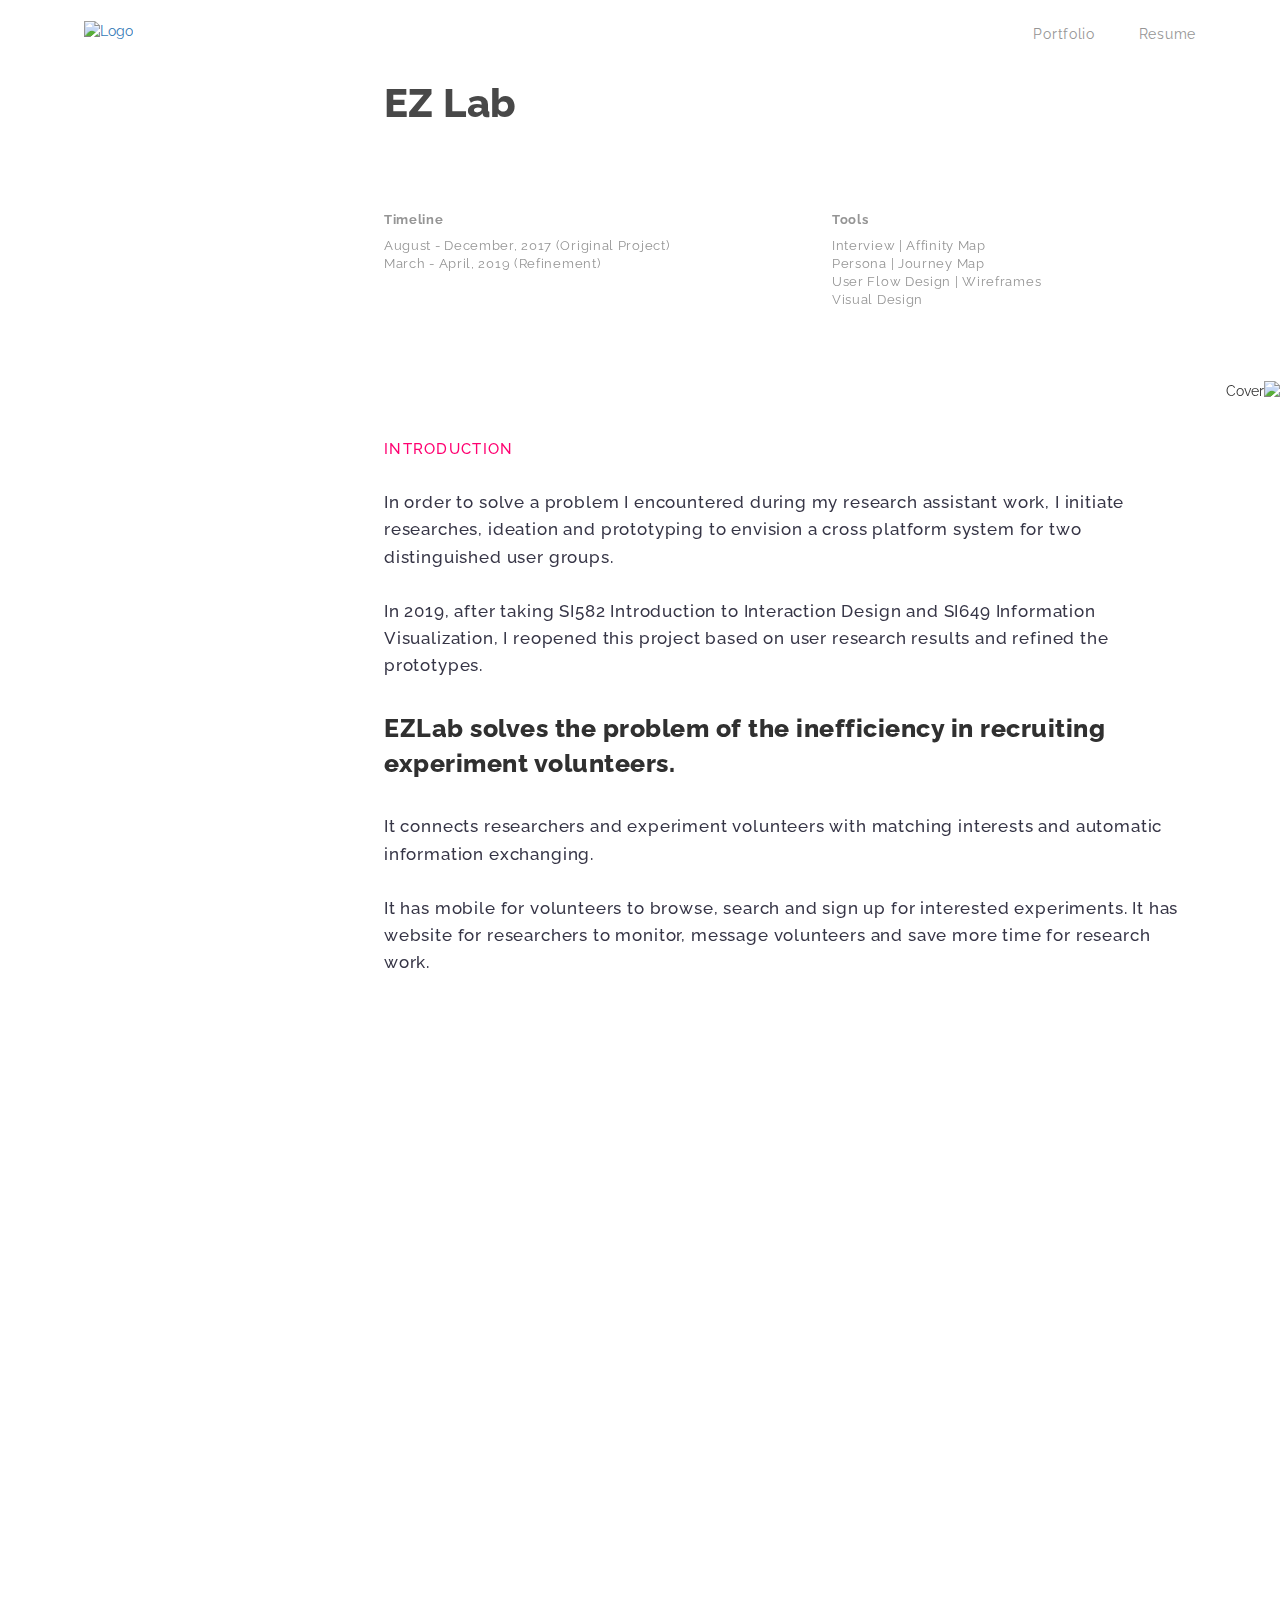
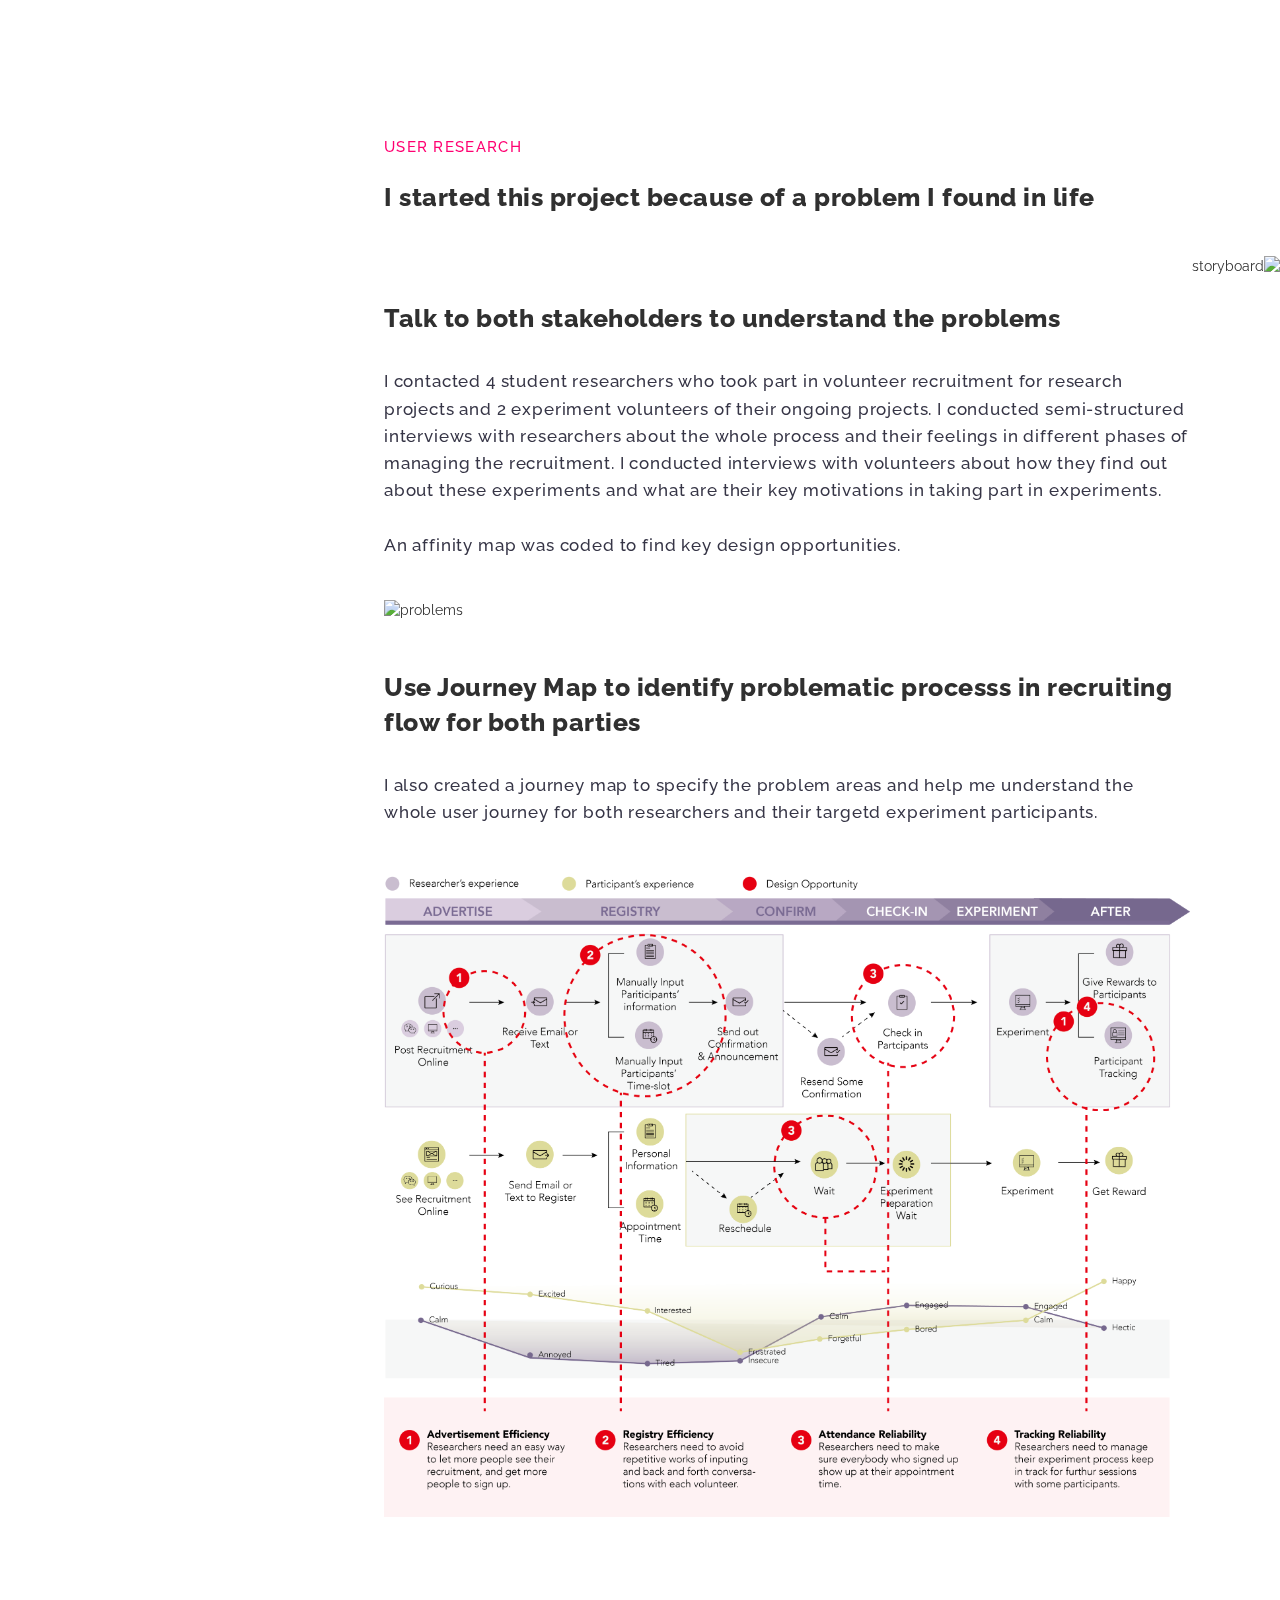
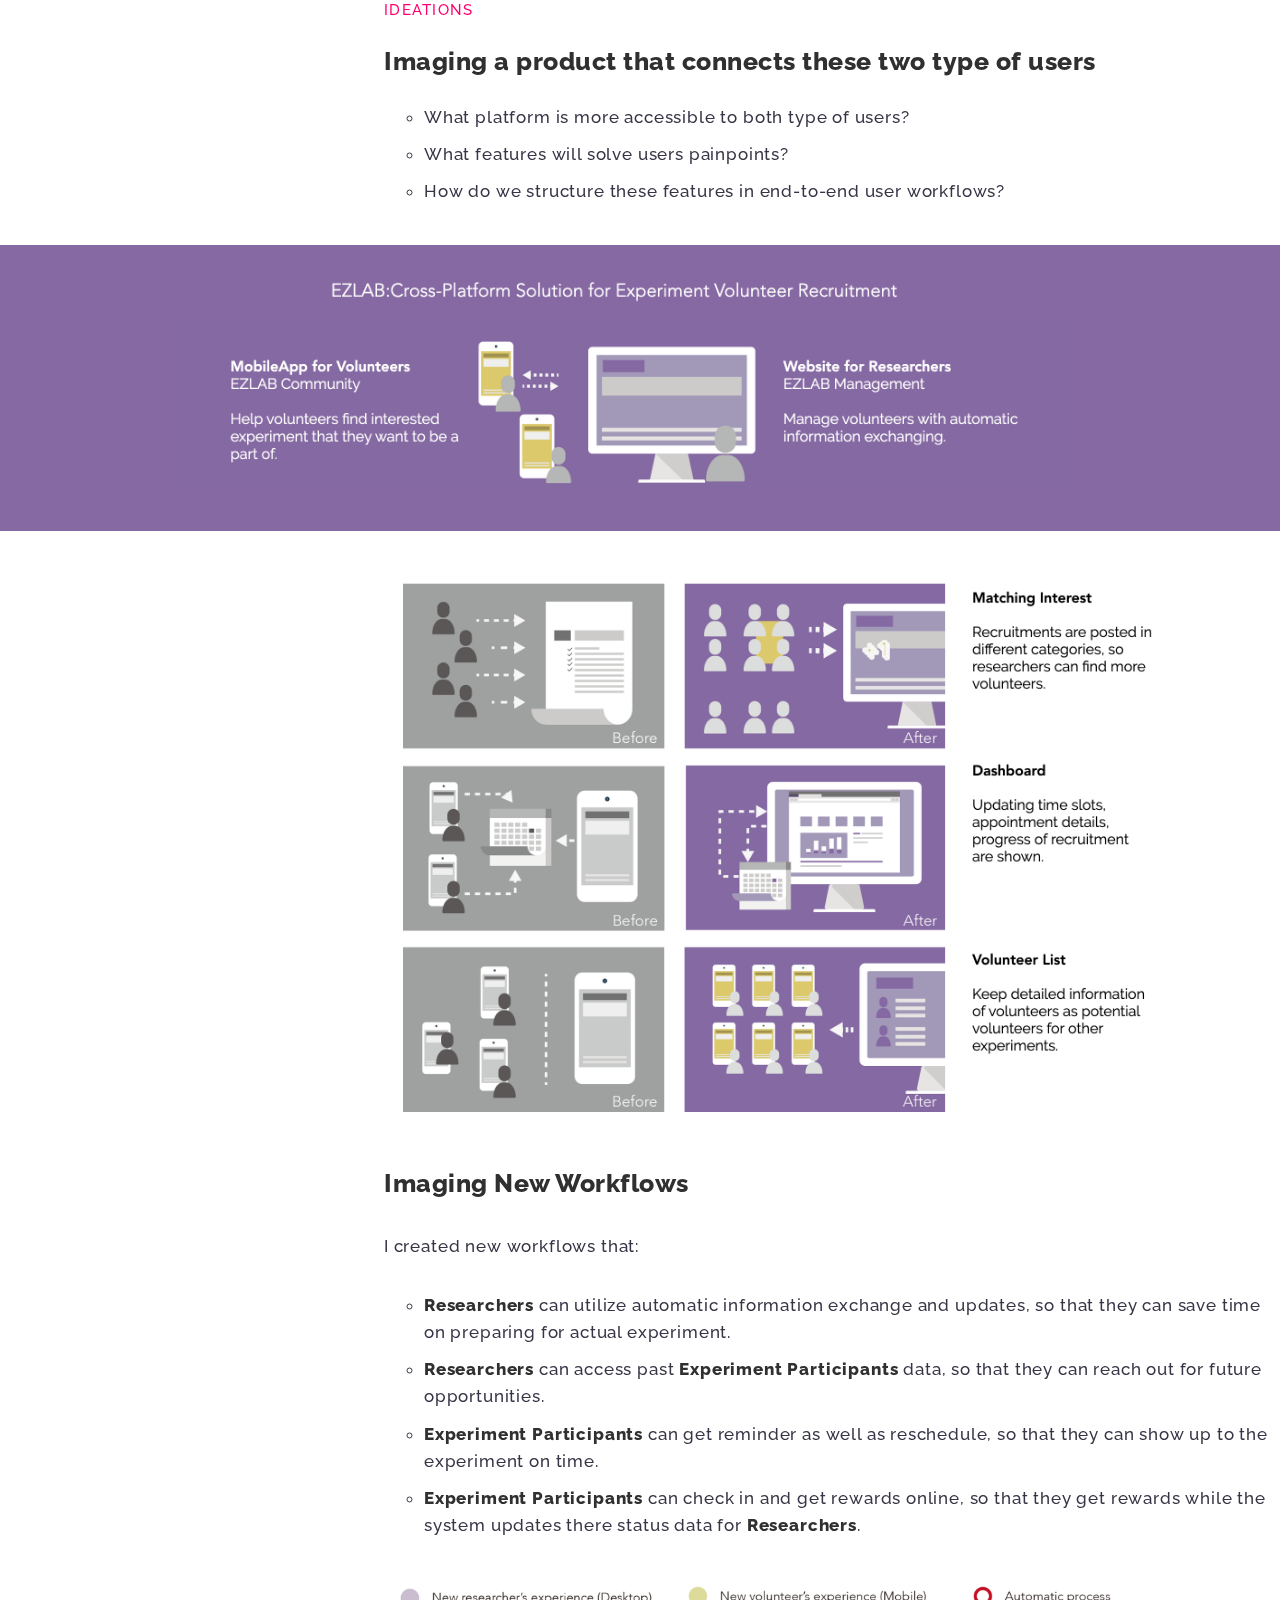
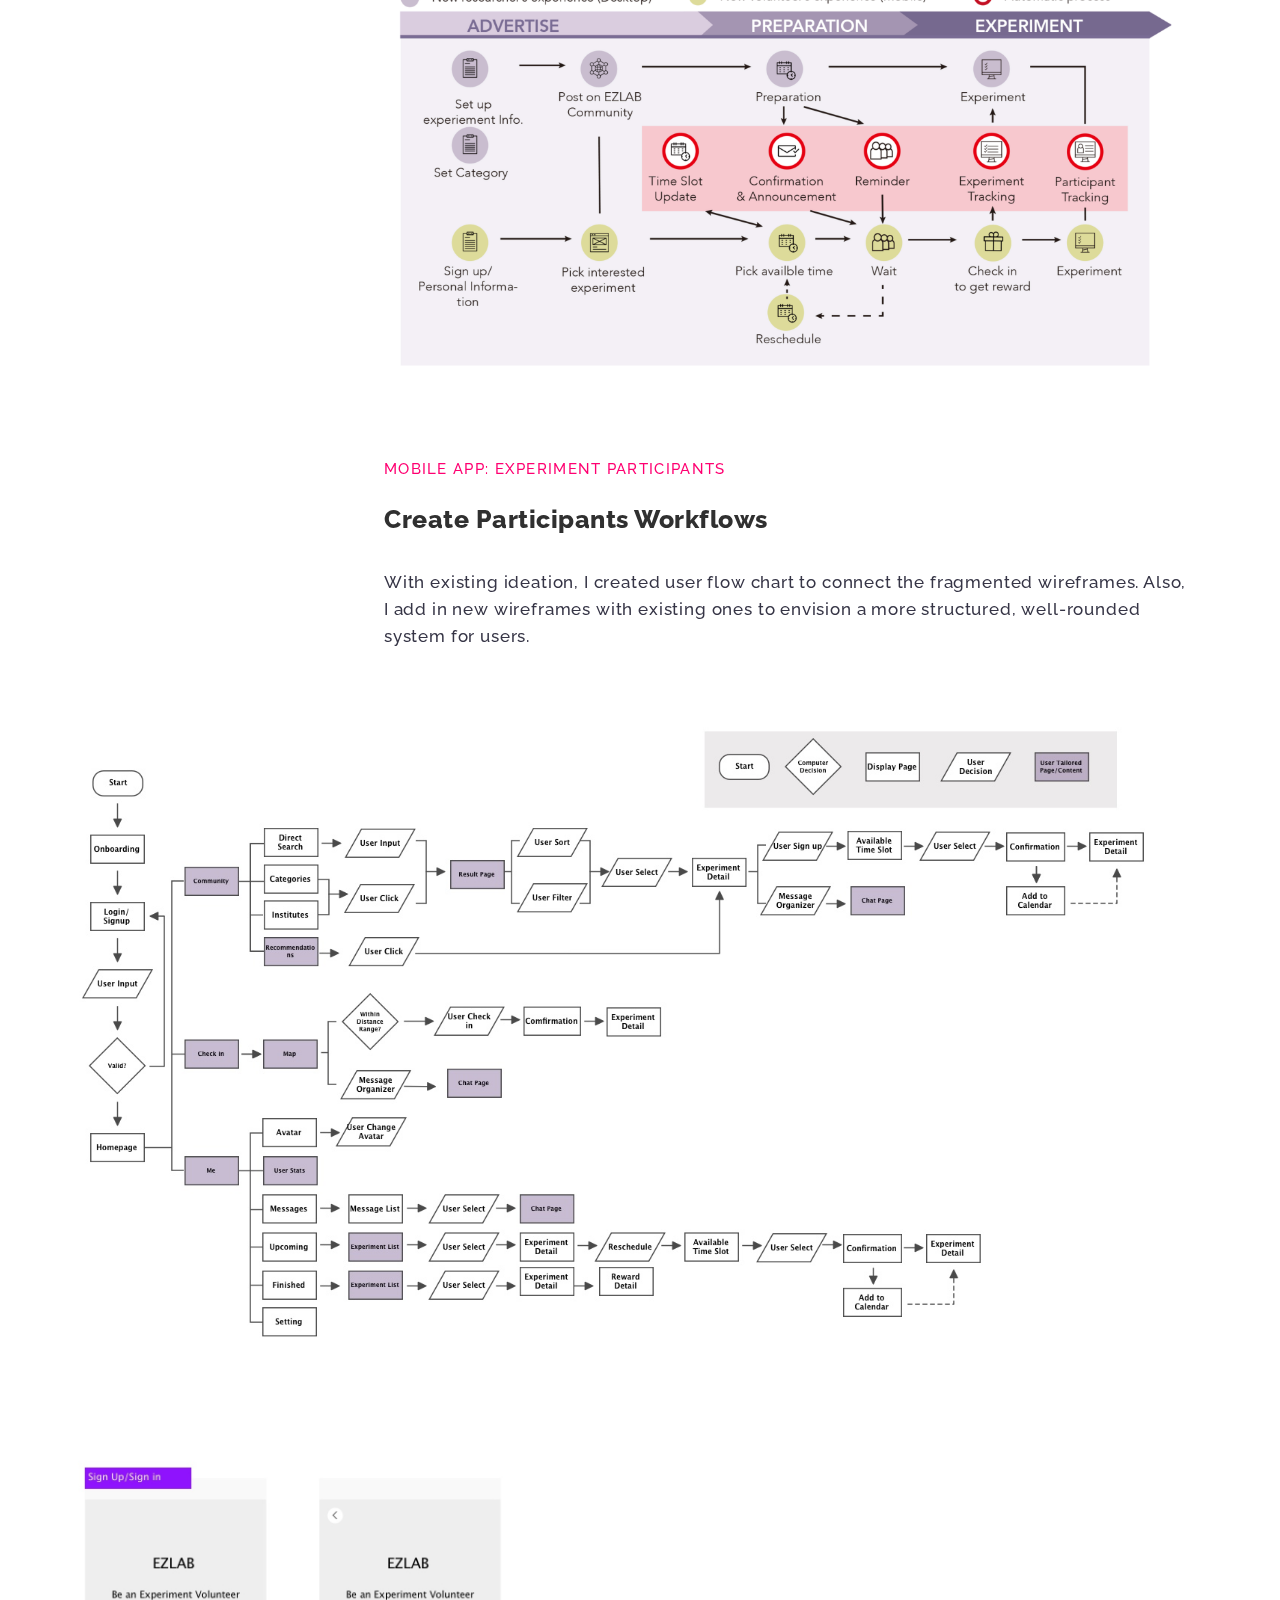
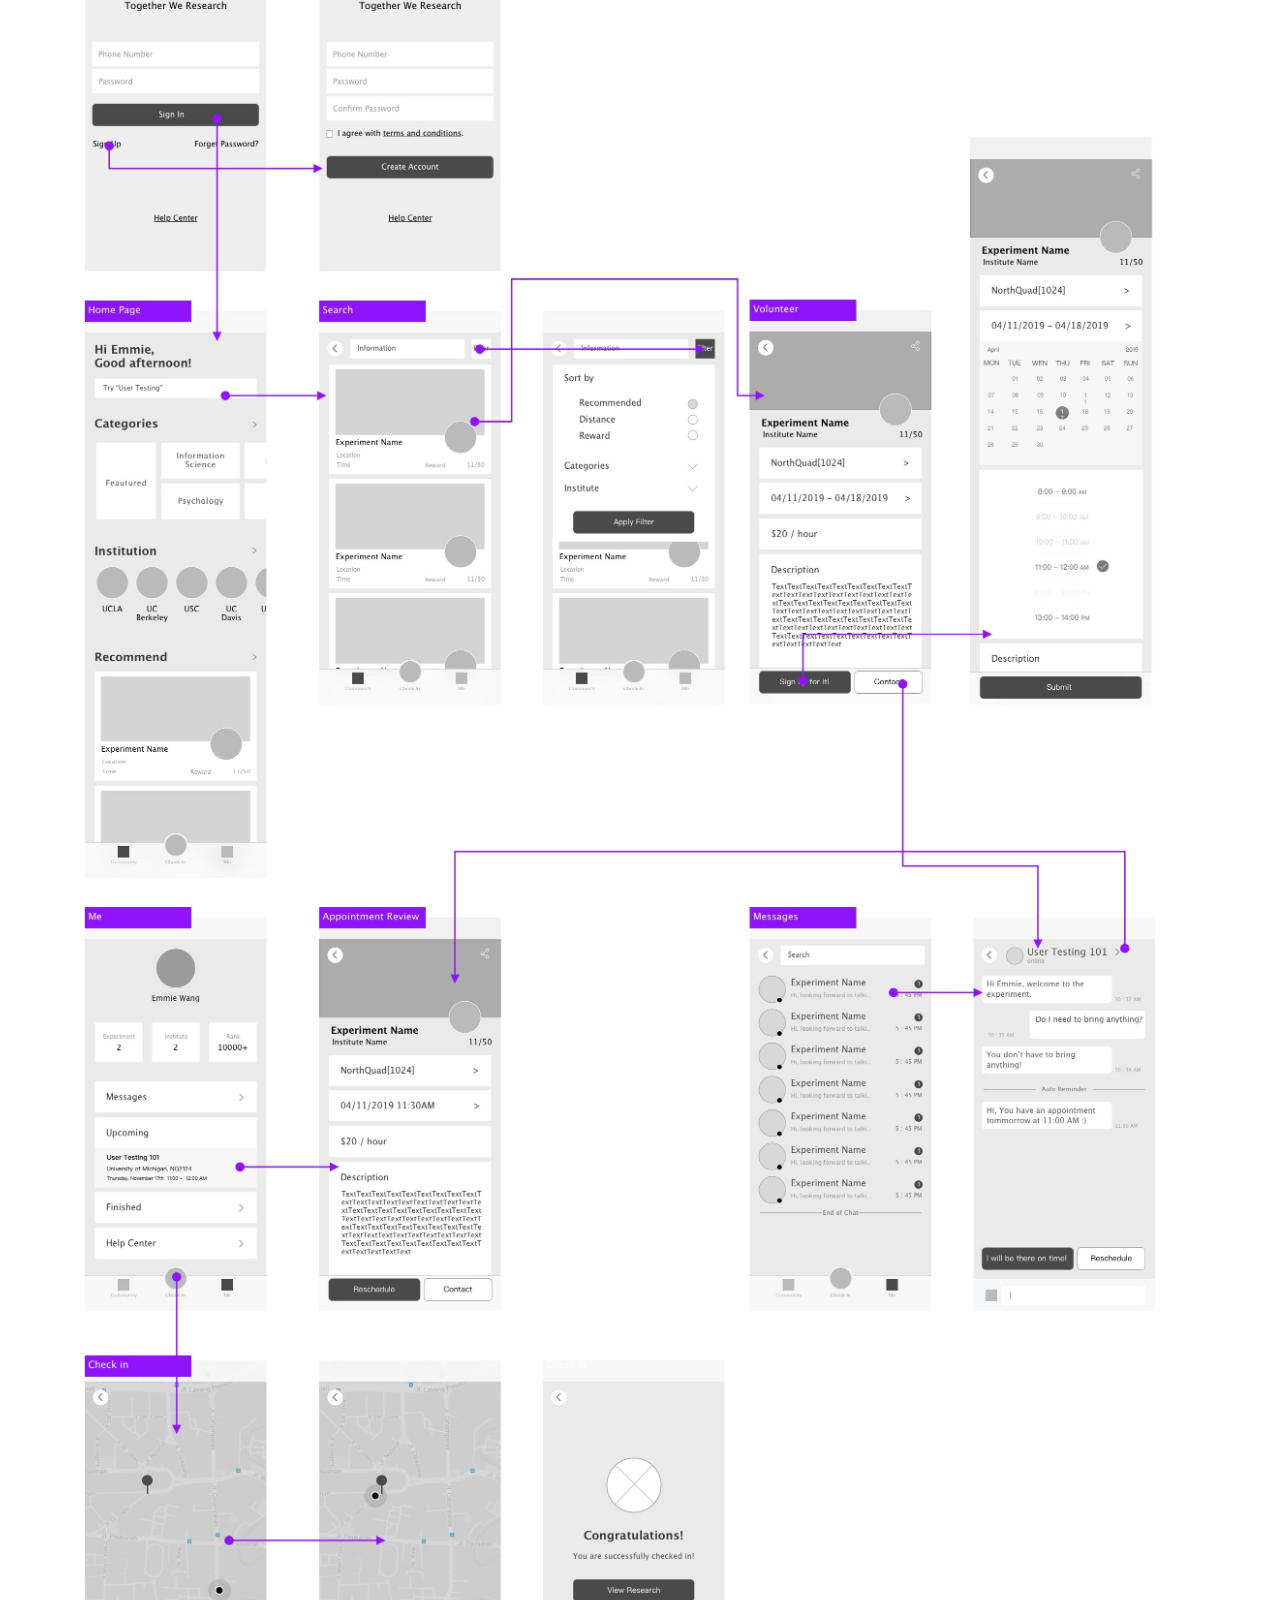
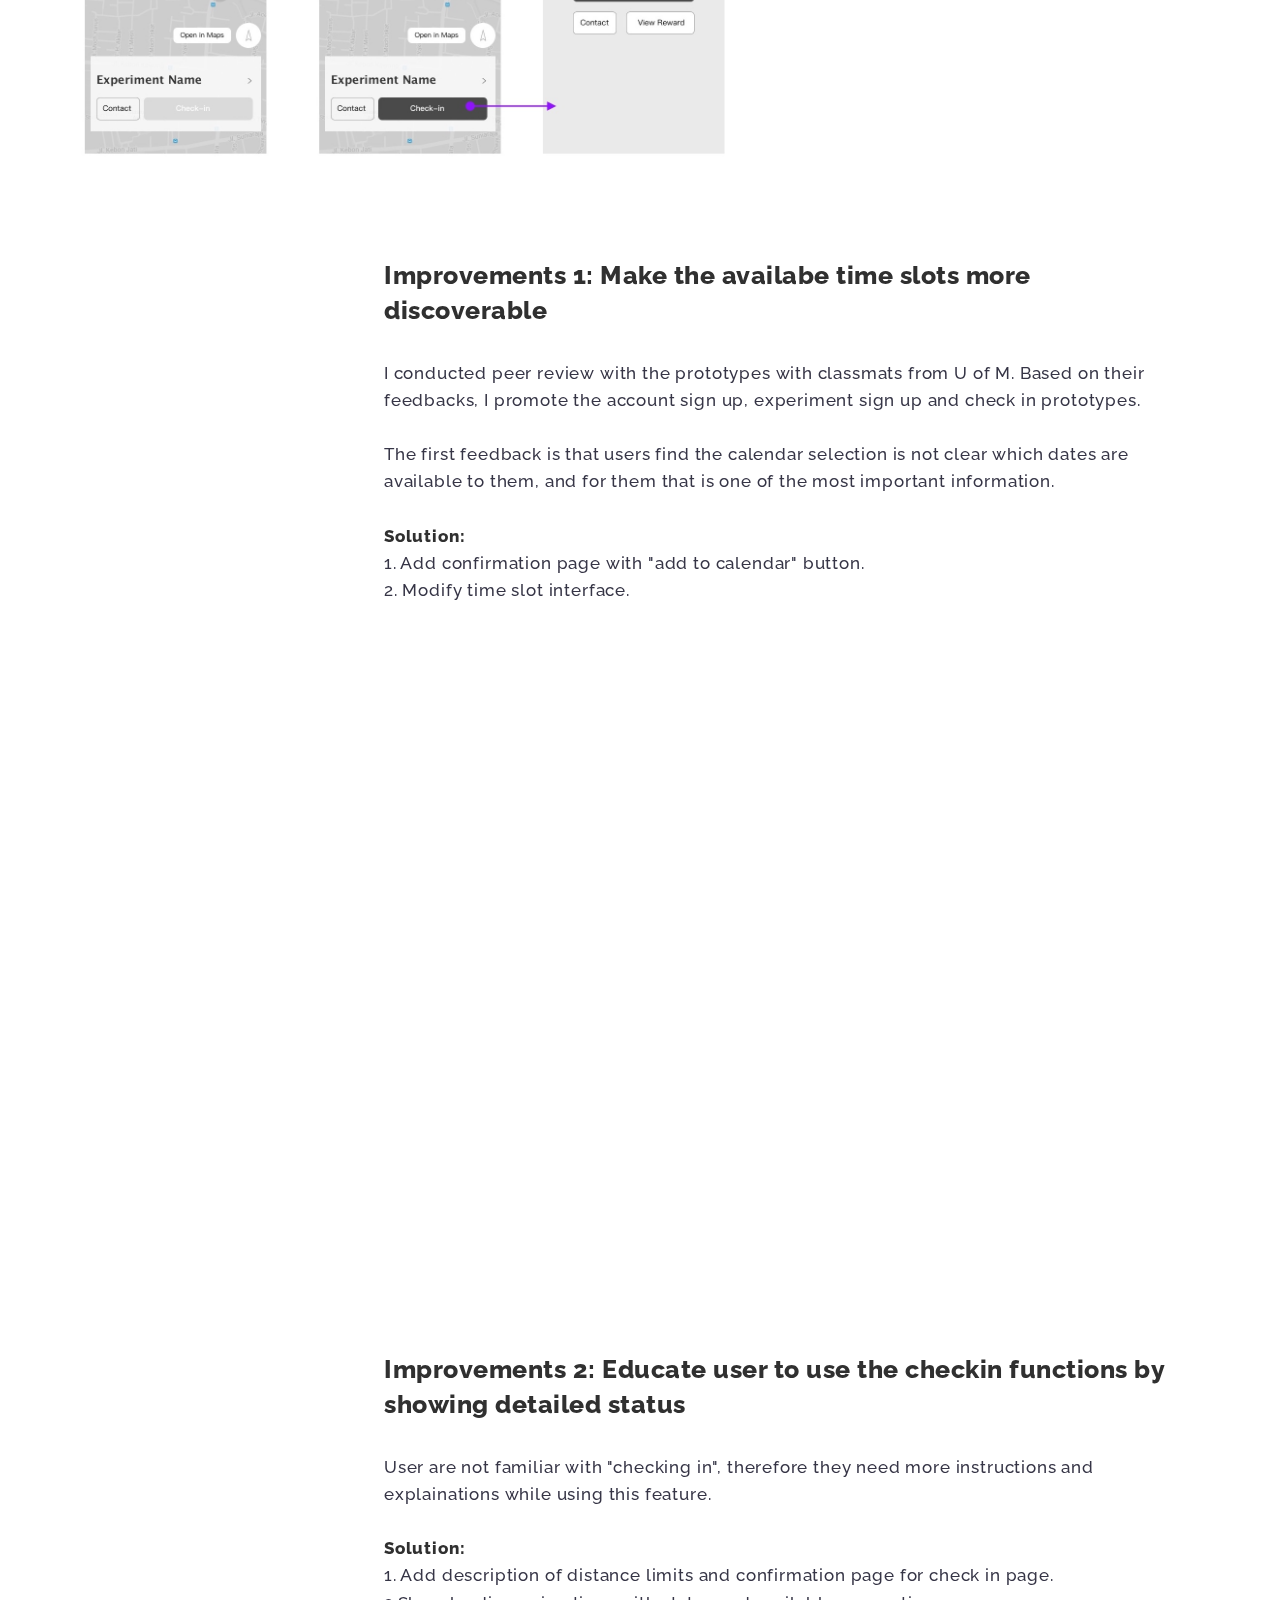
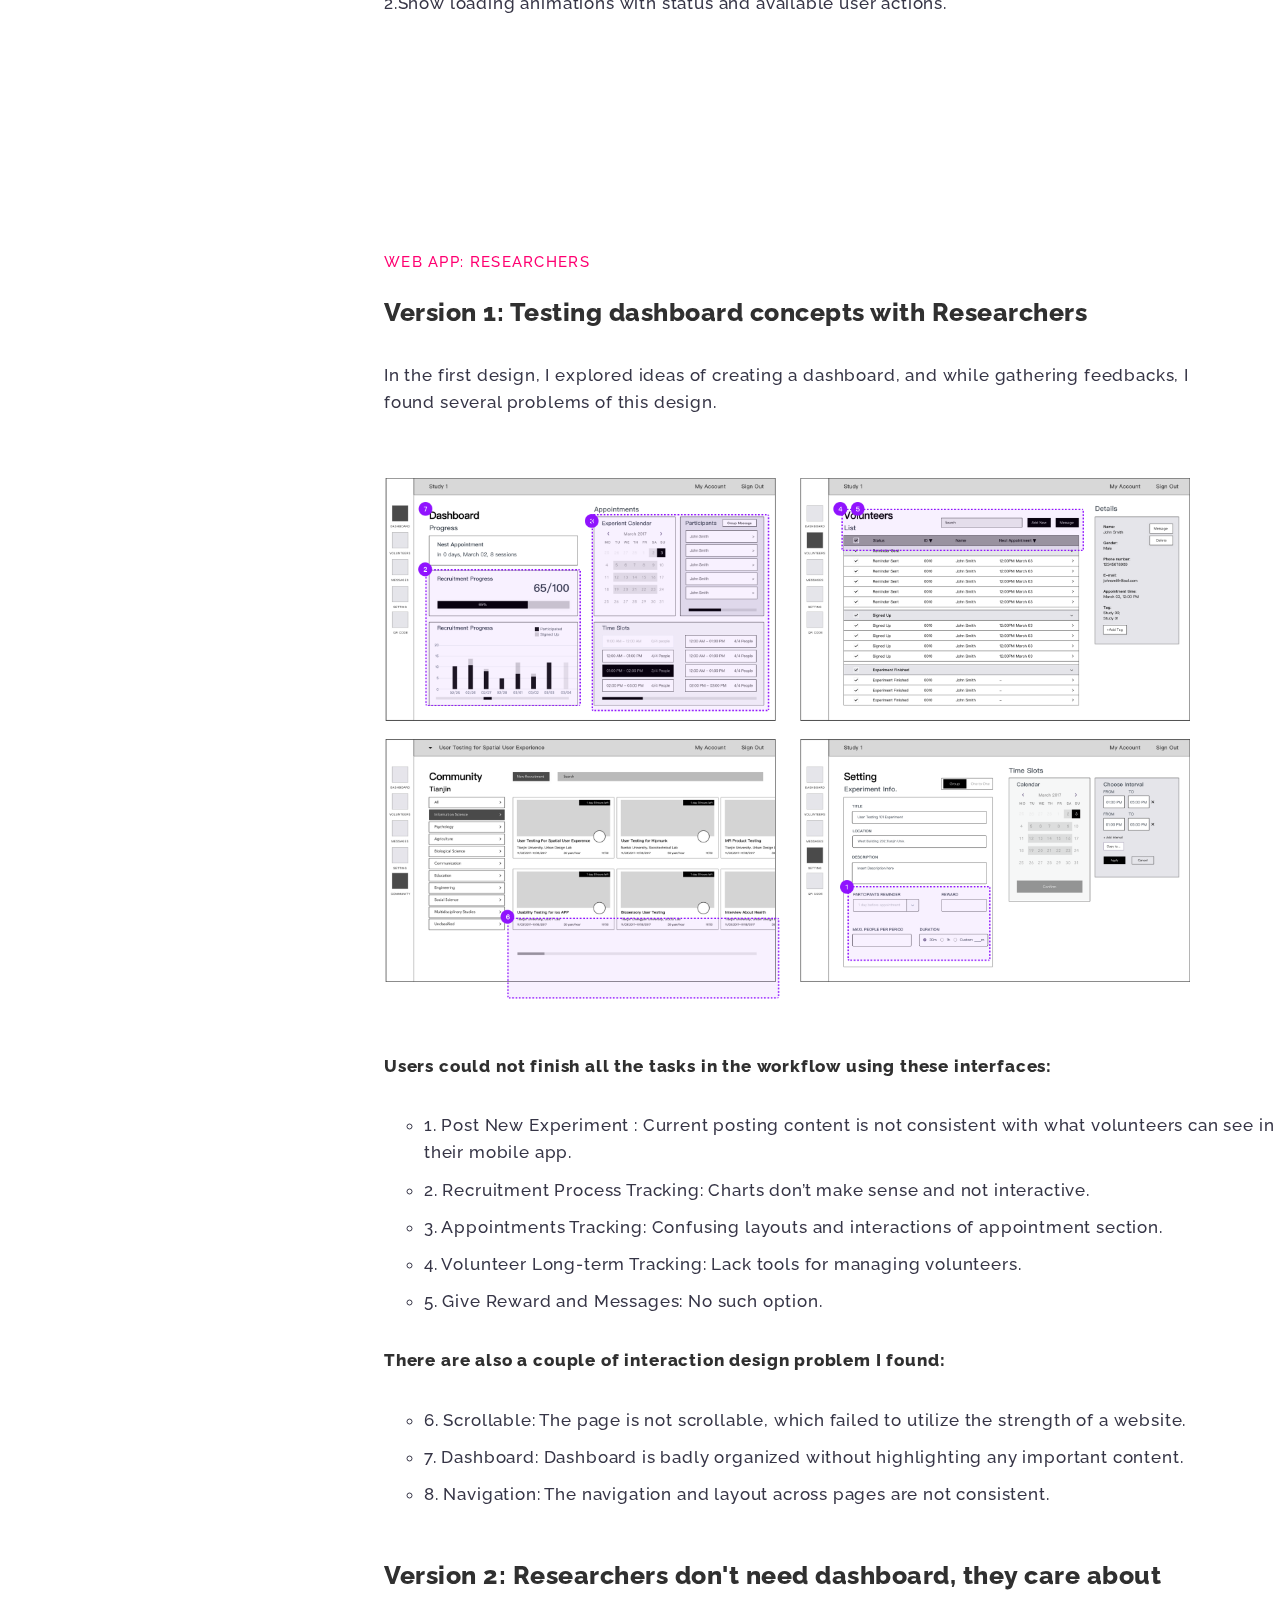
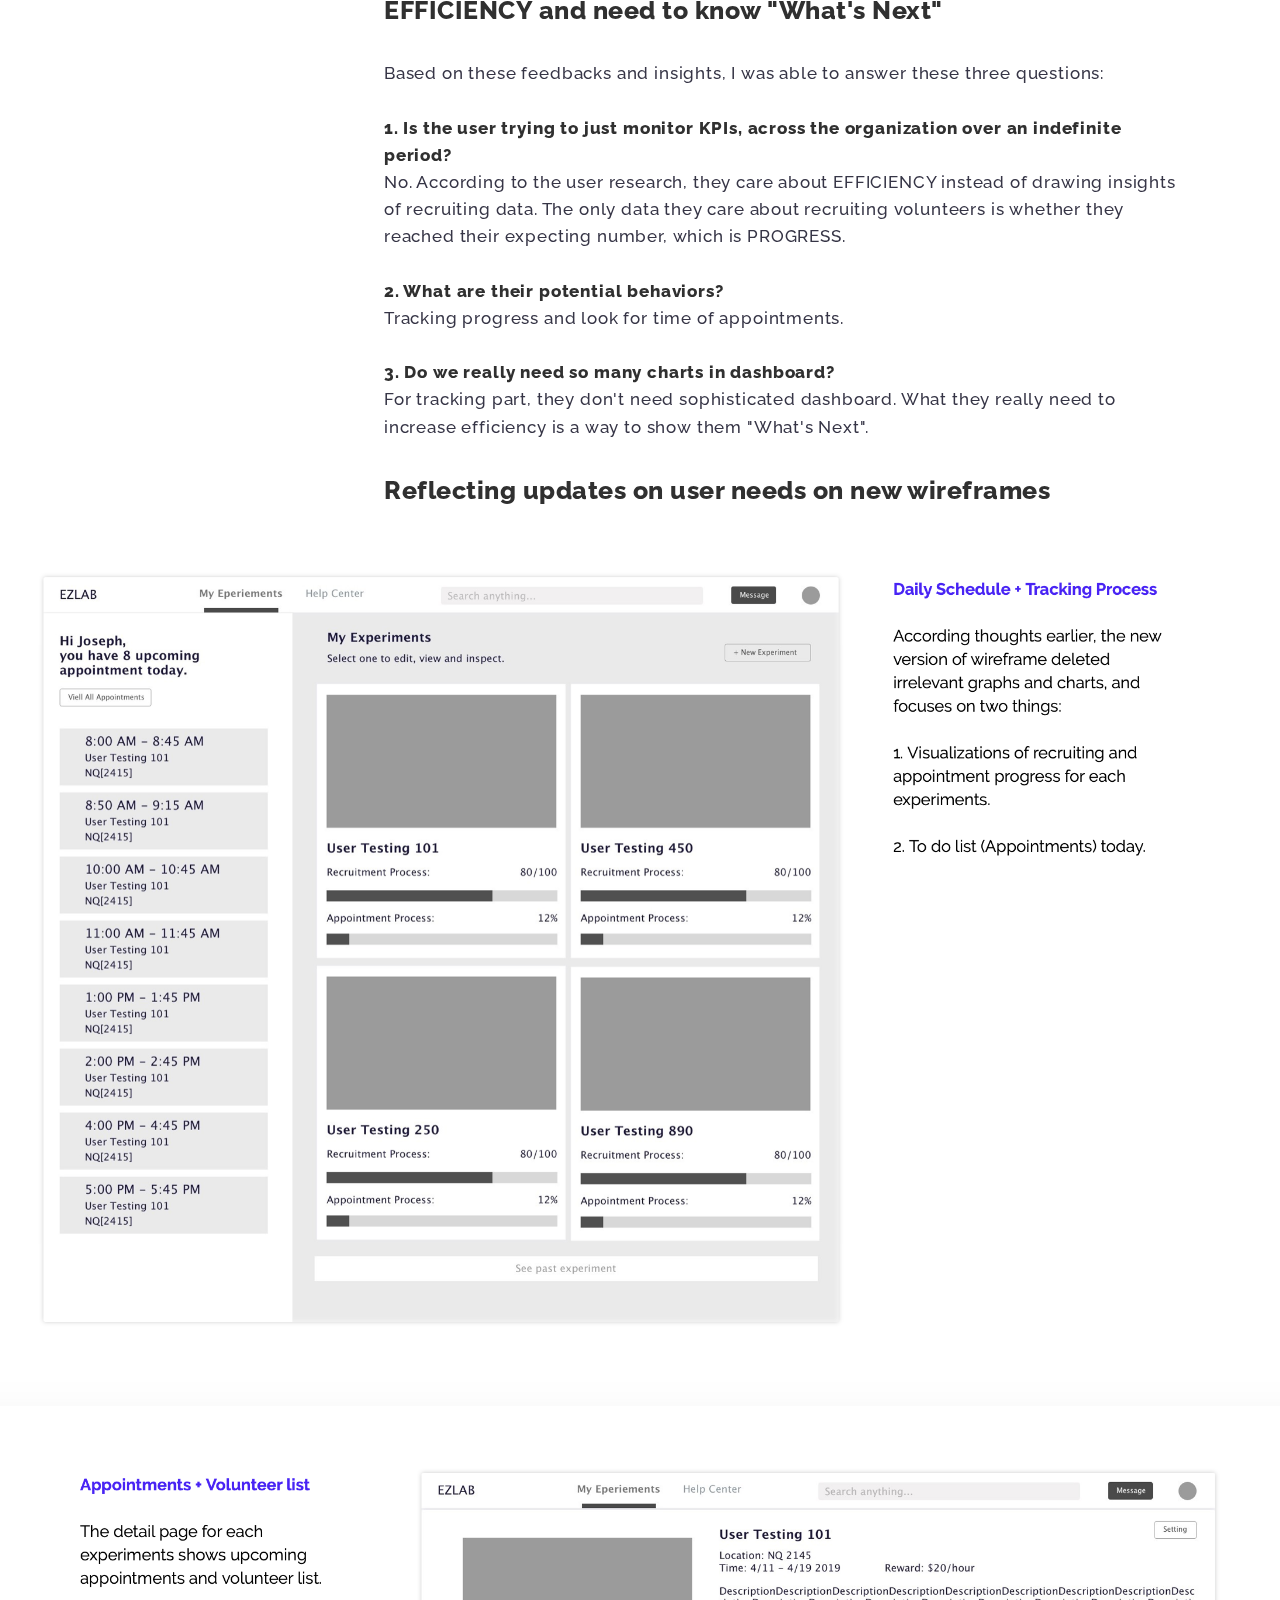
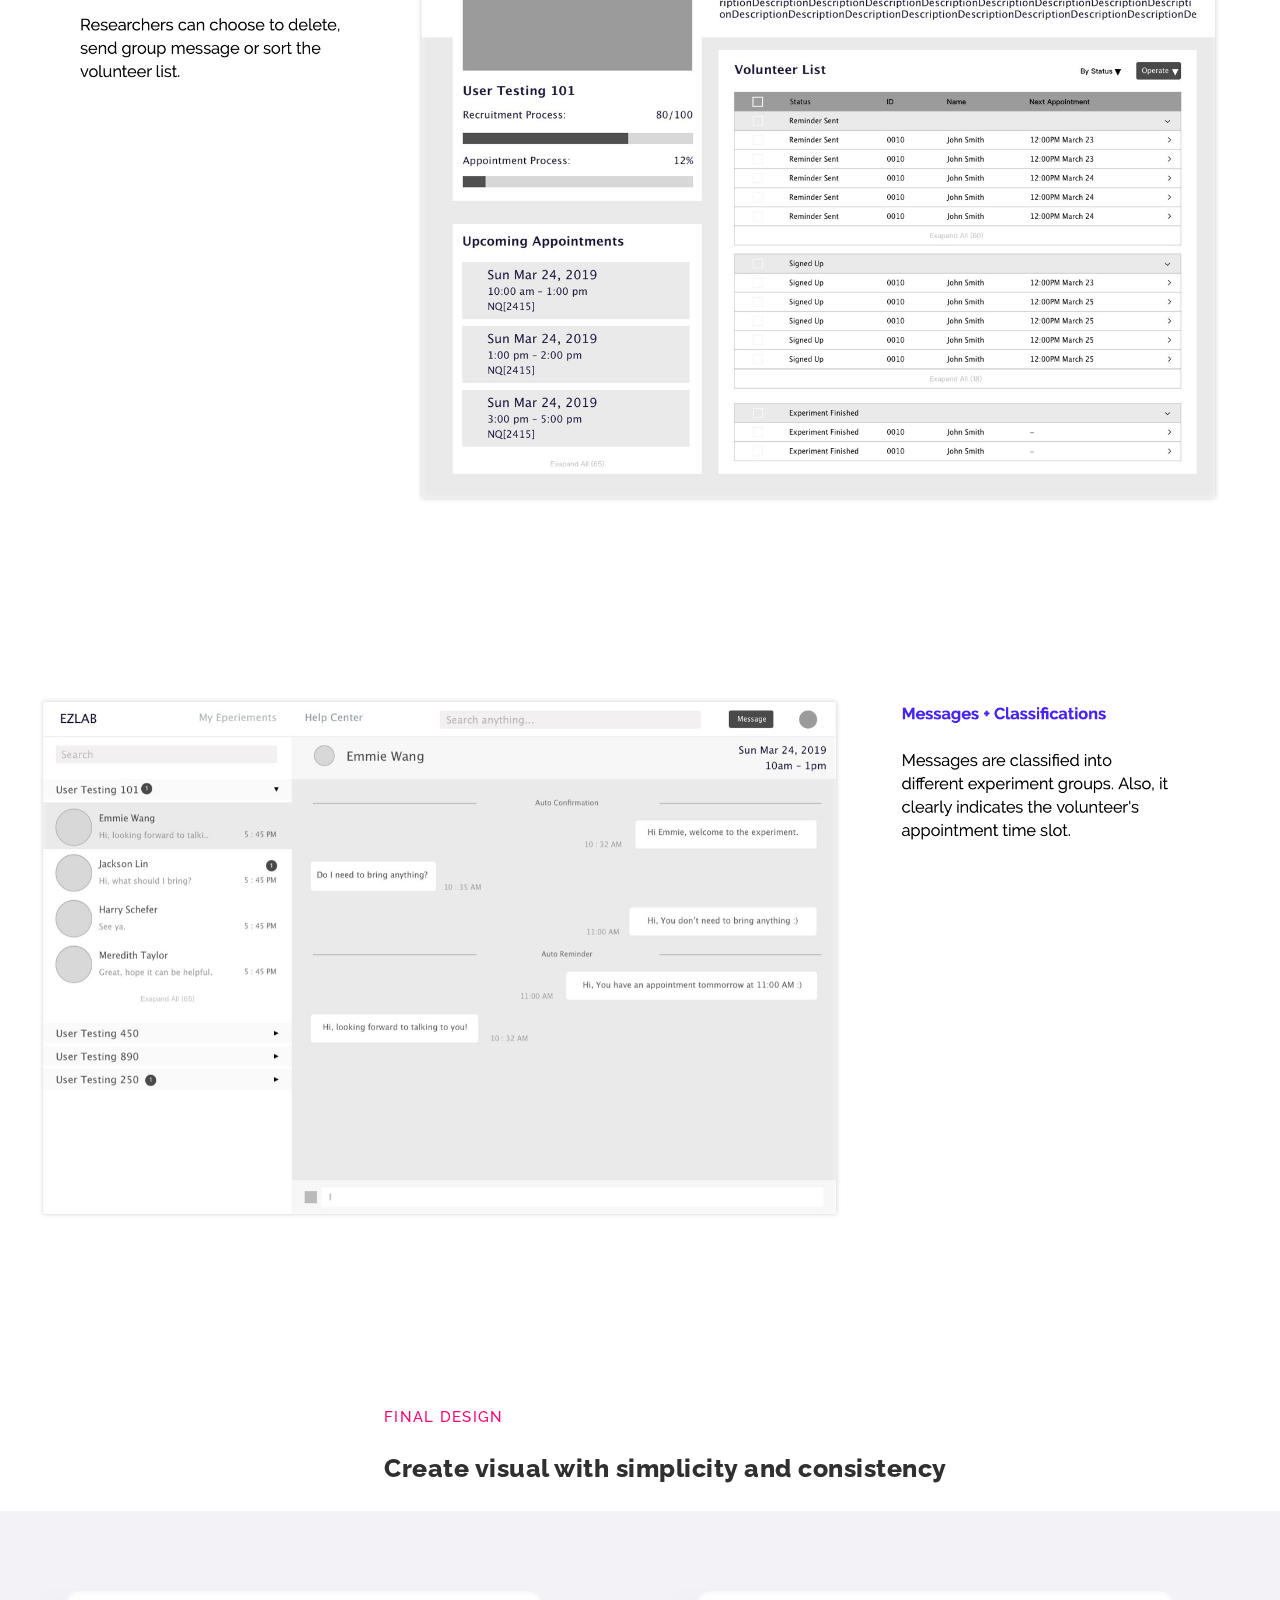
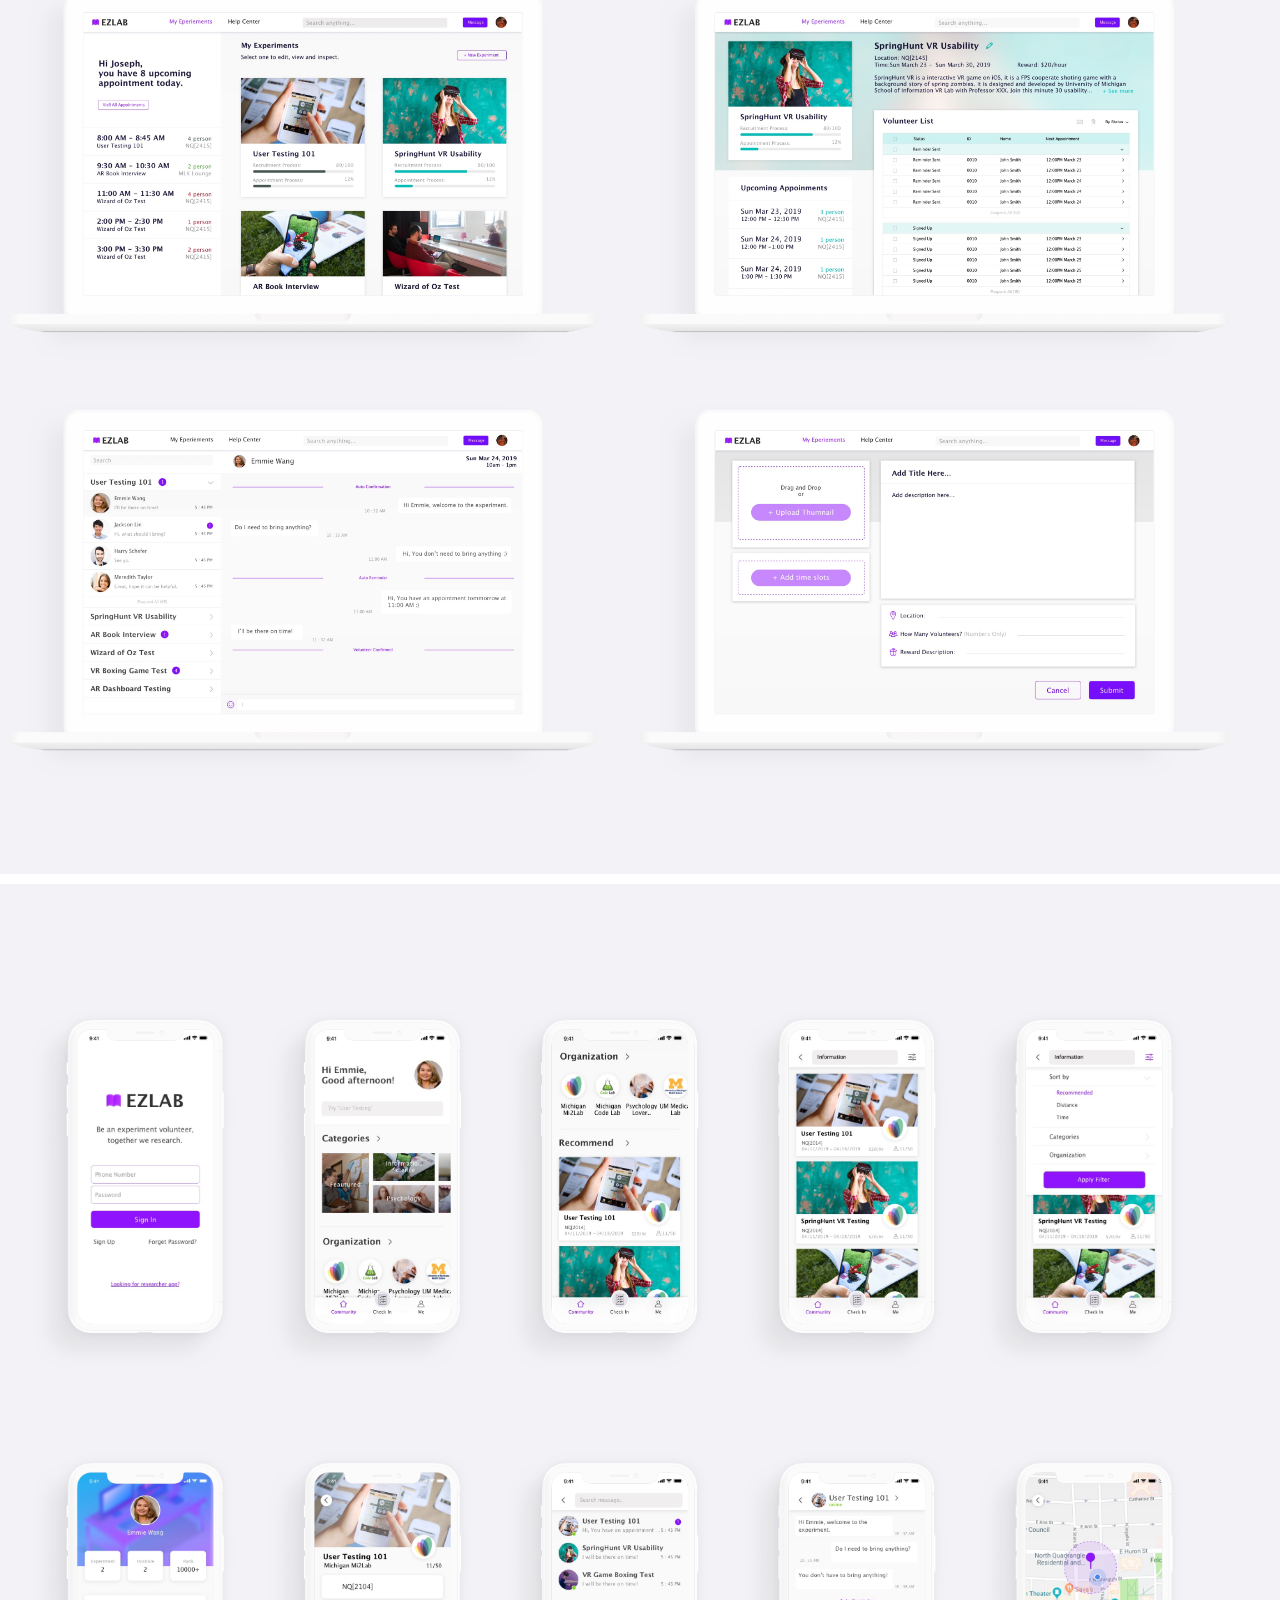
==== commit 41b85072: "add resume" ====
--- a/projects/ezlab.html
+++ b/projects/ezlab.html
@@ -26,7 +26,7 @@
                 </a>
                 <ul>
                     <li><a class='menu' href="../index.html">Portfolio</a></li>
-                    <li><a class='menu' href="" target="_blank">Resume</a></li>
+                    <li><a class='menu' href="https://drive.google.com/file/d/1pUAcOC6pSC4BiPWPCZZtvgQuYjMoNlqh/view?usp=sharing" target="_blank">Resume</a></li>
                 </ul>
             </nav>  
       
@@ -280,7 +280,7 @@
         
         <div class="jump">
 <!--                <a class='details previous' href="../index.html">< &nbspPrevious Project</a>-->
-                <a class='details next' href="replay.html" title="EZLab">Next Project&nbsp ></a>
+                <a class='details next' href="trimble.html" title="Trimble">Next Project&nbsp ></a>
         </div>
             
     </div>
--- a/css/mystyle.css
+++ b/css/mystyle.css
@@ -23,9 +23,10 @@
 /*Project Images*/
 .bottom-left{
     position: absolute;
-    bottom: 32px;
+    bottom: 64px;
     left: 64px;
     width:70%;
+    /* margin-bottom: 40px; */
     }
 
 .top-left{
@@ -36,7 +37,7 @@
     }
 
 .project-number{
-    color:#000000;
+    color:white;
     font-size:15px;
     }
 /*DIVs*/
@@ -53,6 +54,19 @@
     background-color: #ffffff;
     position: relative;
 }
+
+#about-me{
+    position: relative;
+    display: block;
+    background-color:#363546
+}
+
+#about-me p{
+    color:white;
+    margin: 32px 0px 32px 0px;
+    max-width: 90%;
+}
+
 
 
 .sidebar {
@@ -138,14 +152,24 @@
     font-weight: 400;
     height: 25px;
     font-size: 13px;
-    background-color: #FFF3F8;
-    color: #FF005F;
+    background-color: hsla(0, 0%, 100%, 0.2);
+    color:white;
     margin: 0px 8px 2px 0px;
     padding: 5px 7px;
-    border: 1px solid #FFE5F0;
-}
-
-
+    border: 1px solid white;
+}
+
+.label-inside{
+    font-weight: 400;
+    height: 25px;
+    font-size: 13px;
+    background-color:  #FFE5F0;
+    color:#FF0071;
+    margin: 0px 8px 2px 0px;
+    padding: 5px 7px;
+    border-radius: 4px;
+    border: 1px solid #FFB6D6; 
+}
 /*progress bar*/
 progress {
     bottom: -6px;
@@ -570,7 +594,7 @@
     
     h1{
     font-size: 40px;
-    font-weight:700;
+    font-weight:800;
     line-height: 1.375;
     letter-spacing: .4px;
     margin-top: 30px;
@@ -590,7 +614,7 @@
         line-height: 1.4;
         max-width: 90%;
         color: #303030;
-        font-weight: 700;
+        font-weight: 800;
         margin-top: 25px;
         margin-bottom: 25px;
     }
@@ -765,7 +789,7 @@
     
     h1{
         font-size: 40px;
-        font-weight:700;
+        font-weight:800;
         line-height: 1.2;
         letter-spacing: .7px;
         margin-top: 30px;
@@ -777,7 +801,7 @@
         letter-spacing: 1.3px;
         line-height: 1.19;
         max-width: 90%;
-        font-weight: 700;
+        font-weight: 800;
         color: #252525;
     }
 
@@ -990,7 +1014,7 @@
 
 footer{
     font-size: 12px;
-    font-weight: 300;
+    font-weight: 500;
     color: #525252;
     letter-spacing: 0.41px;
     position: relative;
@@ -1000,7 +1024,7 @@
 
 h1{
     color: #484848;
-    font-weight:700;
+    font-weight:800;
     z-index: 2;
 }
 
@@ -1042,8 +1066,8 @@
 
 
 p, li {
-    font-weight: 400;
-    color: #454545;
+    font-weight: 500;
+    color: #363546;
     z-index: 2;
 }
 
@@ -1056,24 +1080,23 @@
 }
 
 p b {
-    font-weight: 700;
+    font-weight: 800;
     color: #303030;
 }
 
 li b {
-    font-weight: 700;
+    font-weight: 800;
     color: #303030;
 }
 
 p a {
-    color: #4689F2;
-    font-weight: 400;
+    color:  #0067FE;
+    font-weight: 500;
 }
 
 p a:hover {
-    opacity: 0.66;
-    text-decoration: none;
-    border-bottom: 1px #FF0071 solid;
+    color:  #FF0071;
+    border-bottom: 2px #FF0071 solid;
 }
 
 p.intro-text {
@@ -1099,7 +1122,7 @@
     /*project titles in each proj page*/
     color: #252525;
     z-index: 0;
-    font-weight: 600;
+    font-weight: 800;
     font-size: 15px;
     line-height: 1.2;
     margin-top: 90px;
@@ -1243,6 +1266,11 @@
     background-color: #ffffff;
 }
 
+.project-img-div-logo{
+    width:50%;
+    margin: 0px 0px 10px 0px;
+}
+
 .project-vid-div-long {
     width: 100vw;
     float: right;
@@ -1278,6 +1306,15 @@
     
 }
 
+.project-vid-half {
+    width: 300px;
+    display: block;
+    margin: auto;
+    overflow: hidden;
+    
+}
+
+
 /*Home Illustrations*/
 
 .illustration {
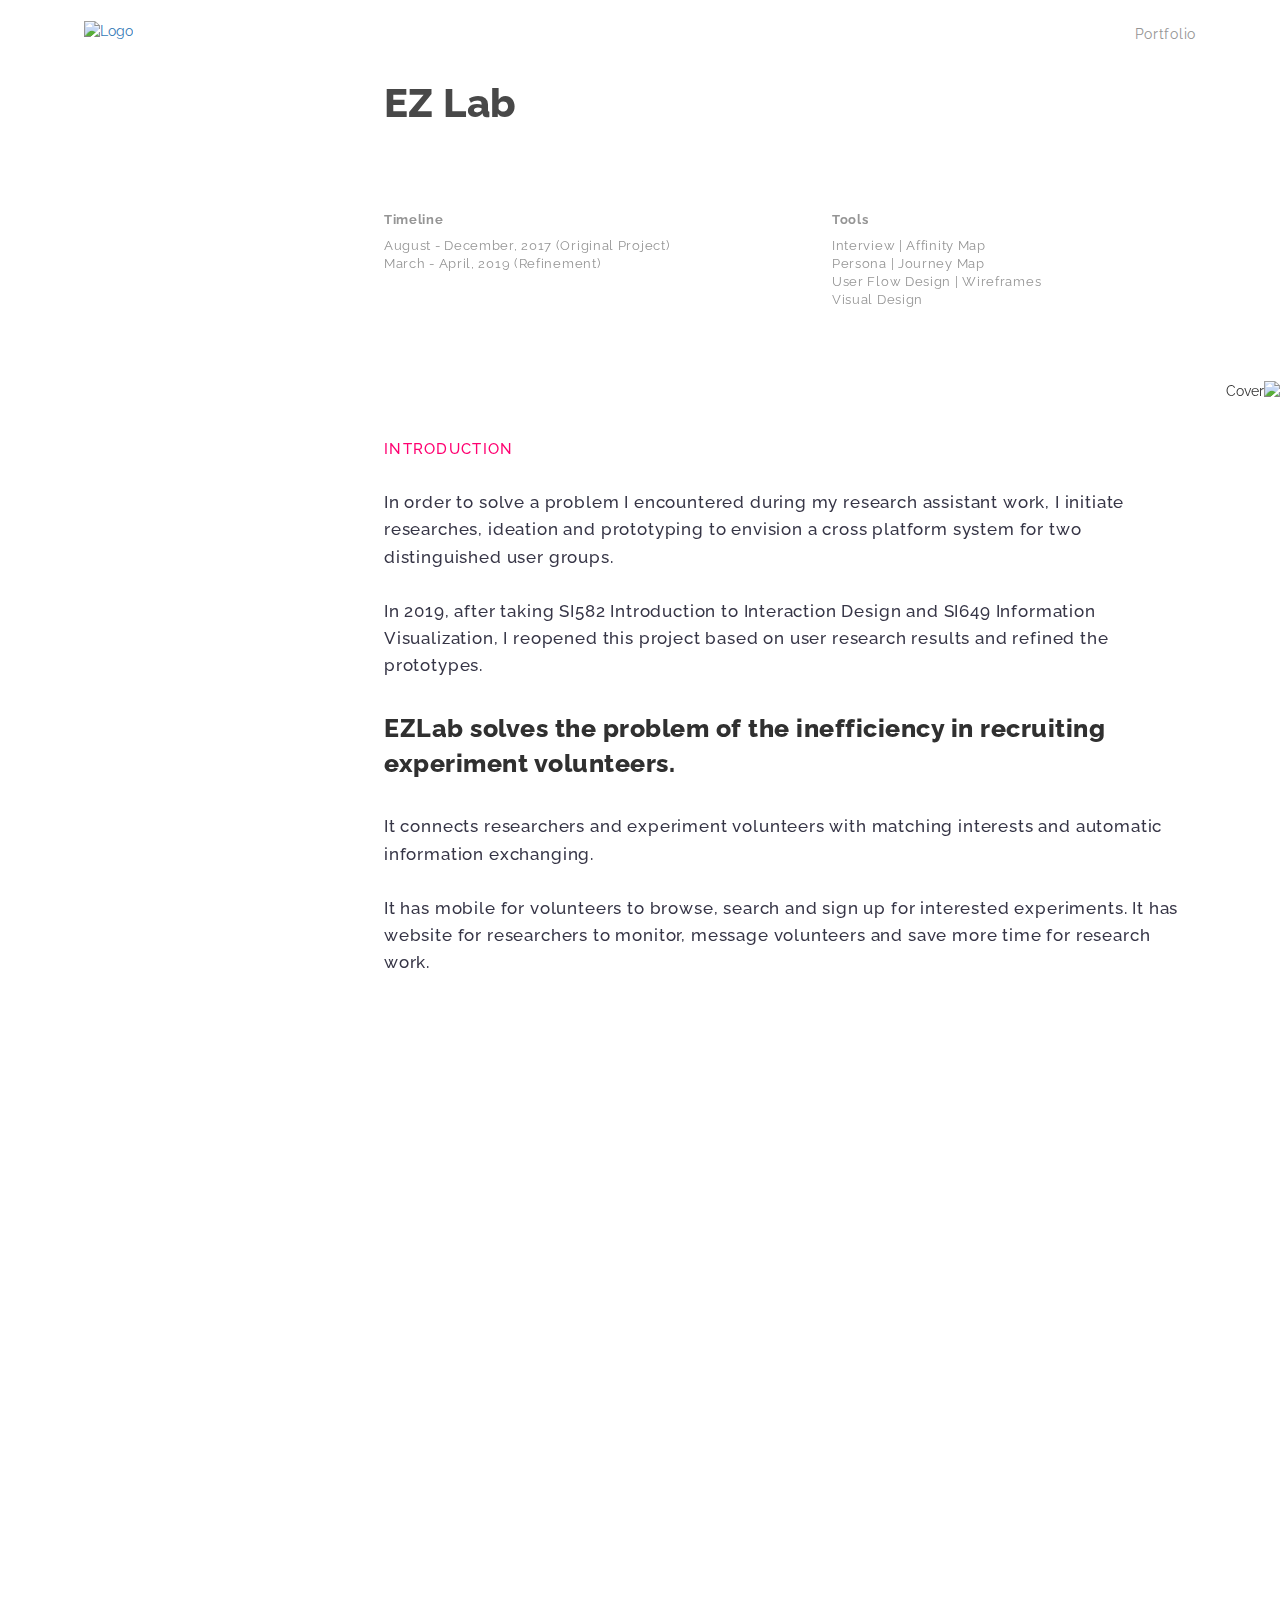
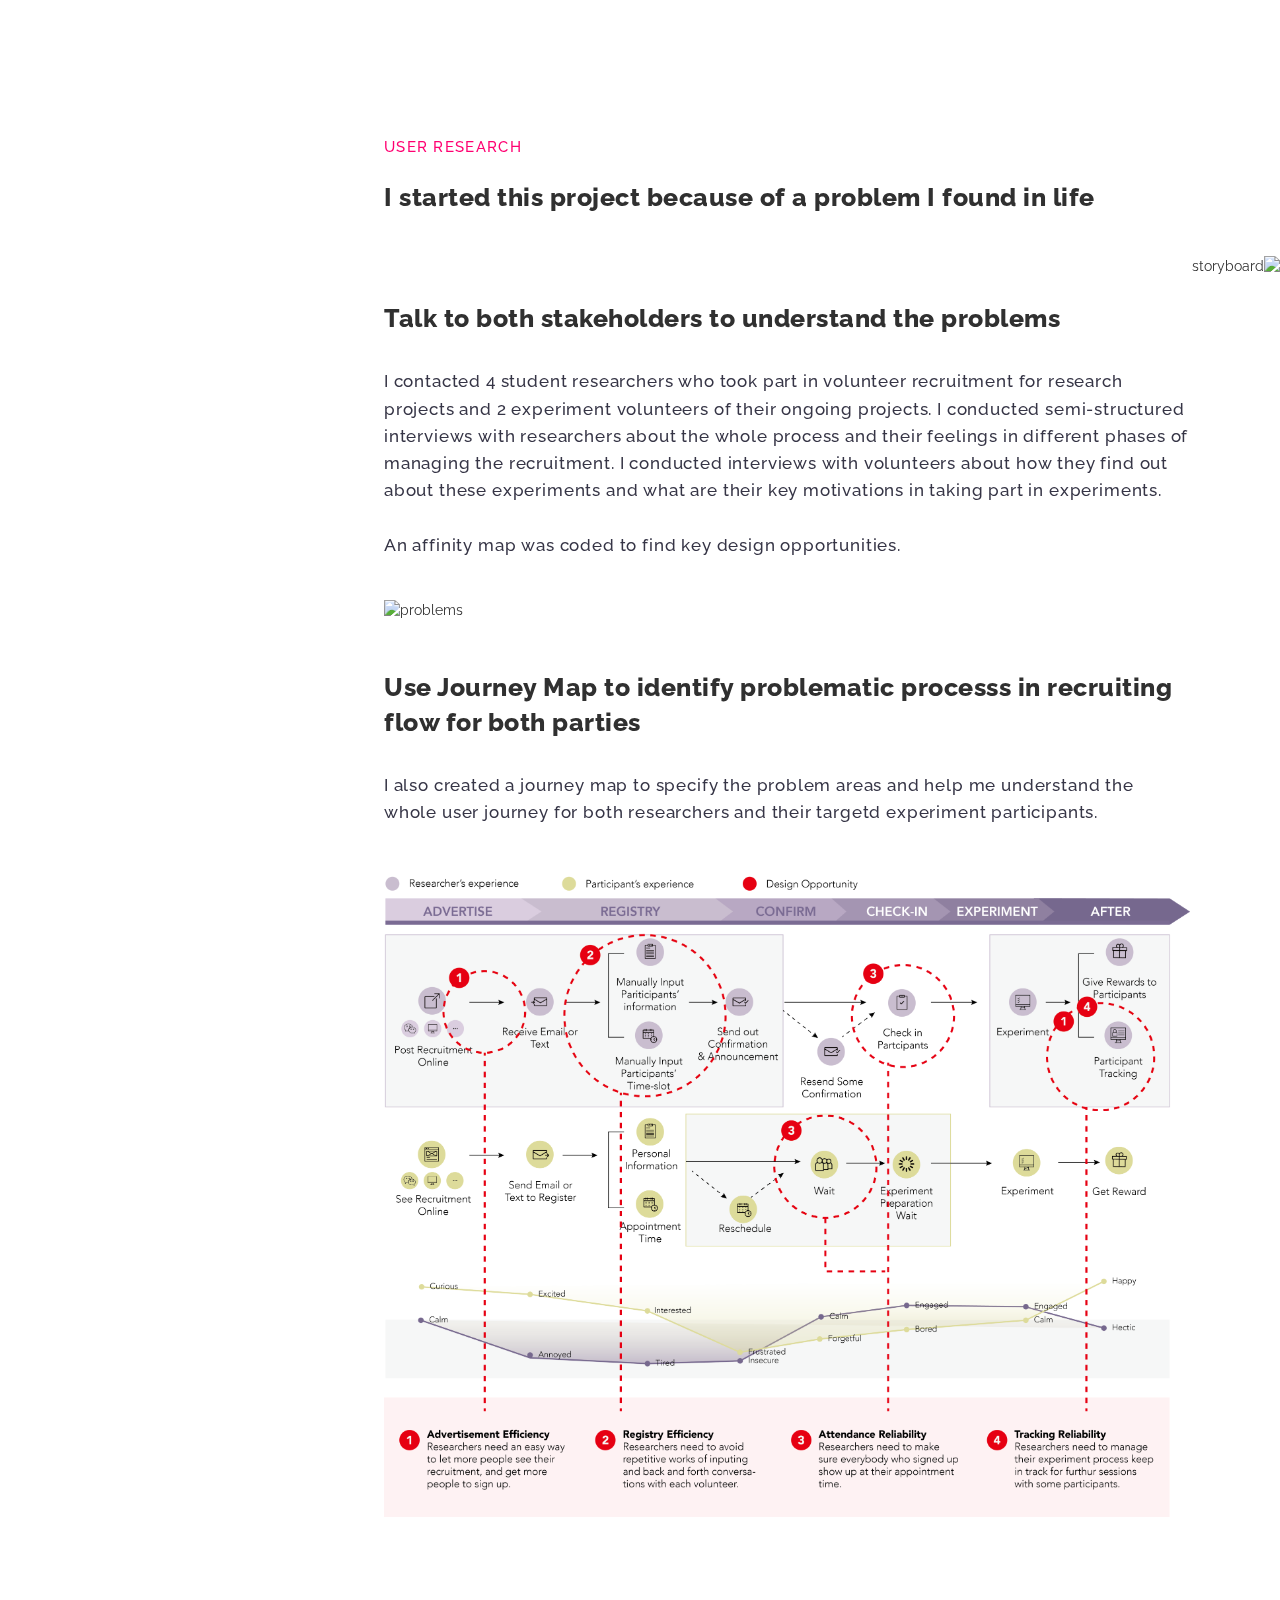
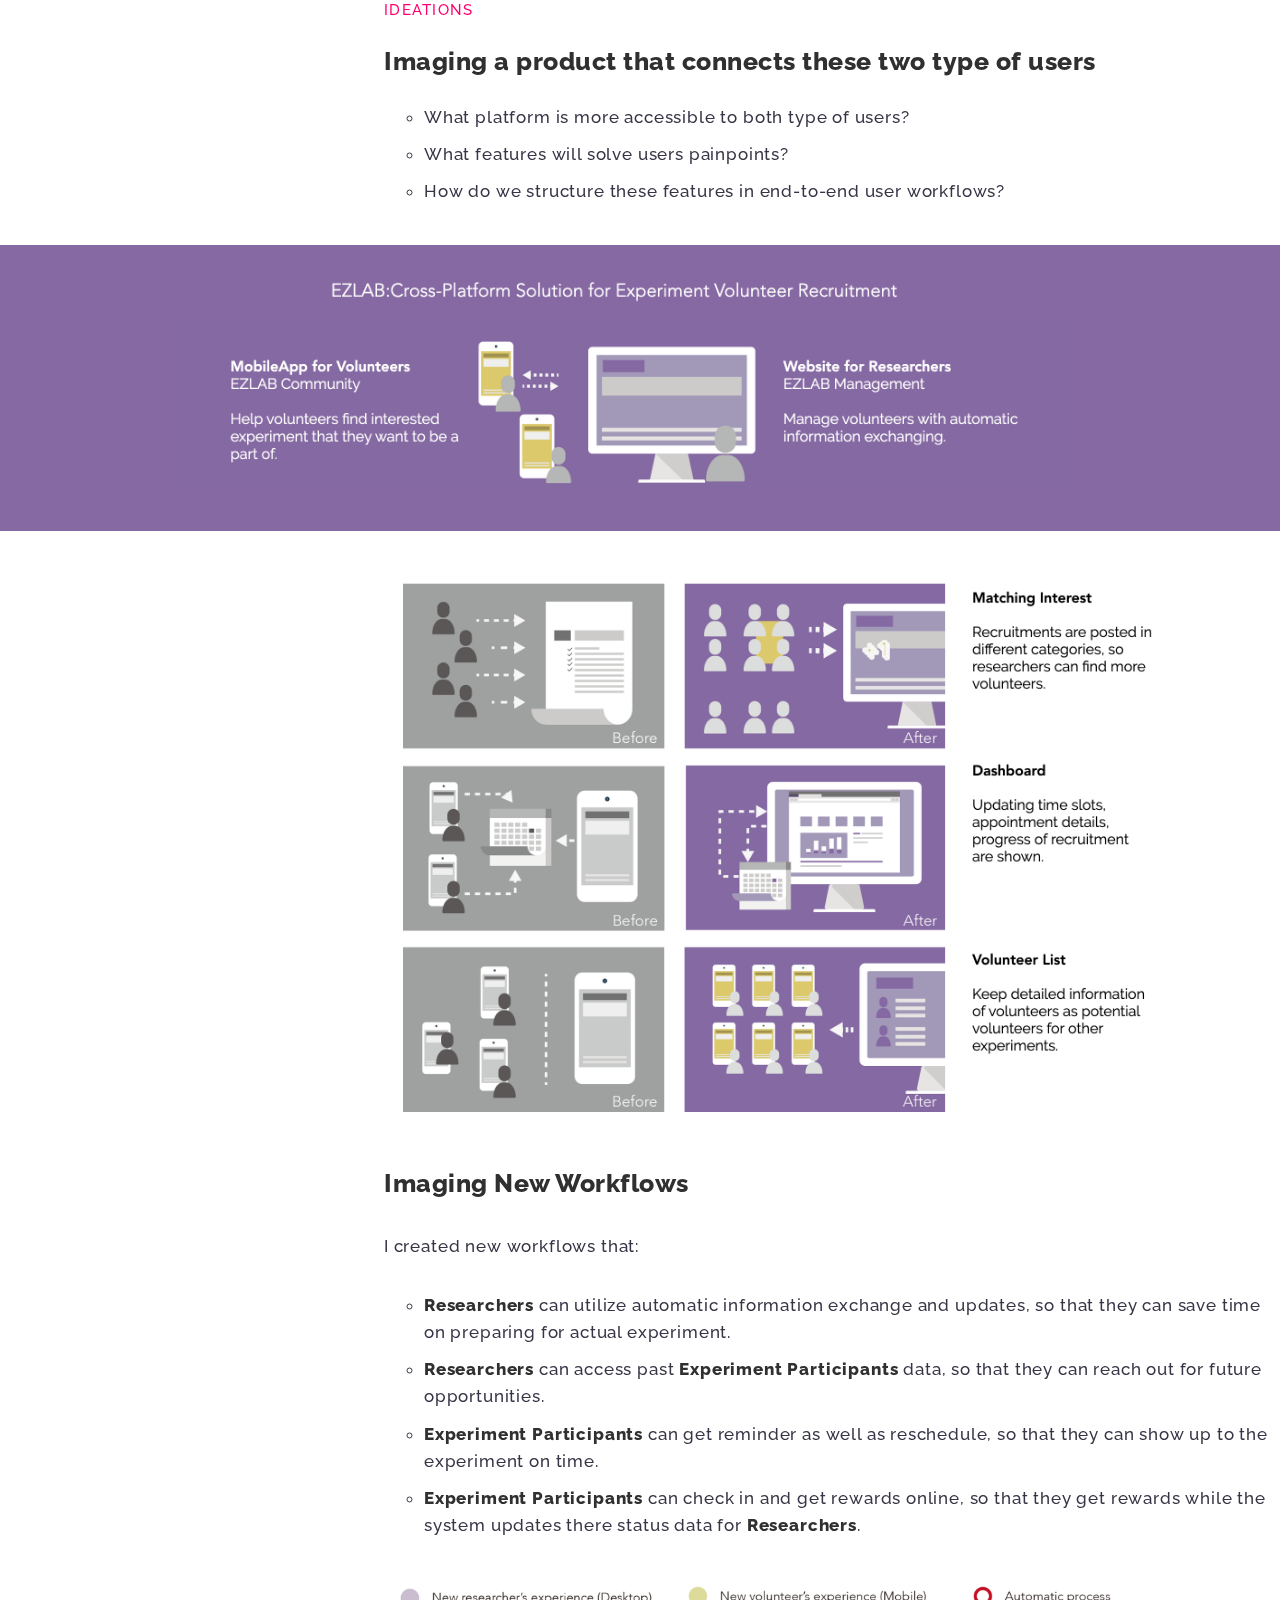
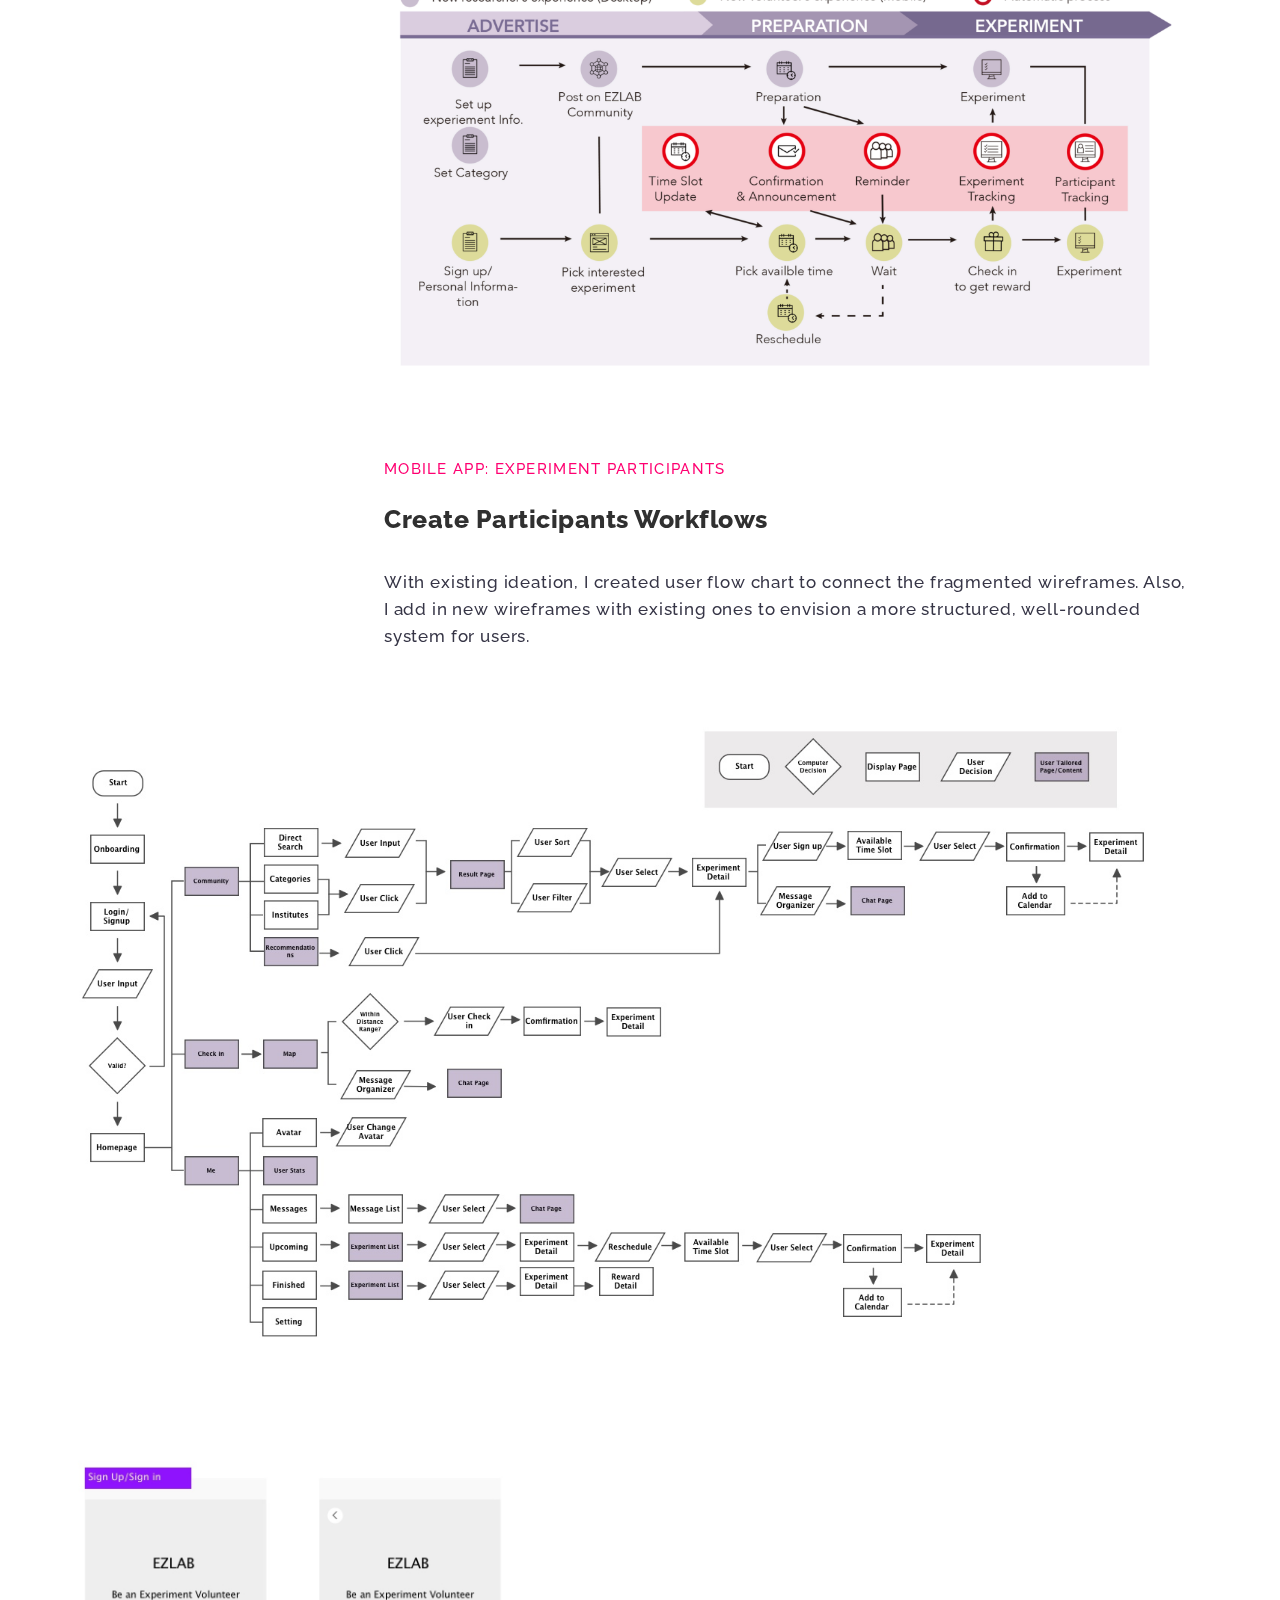
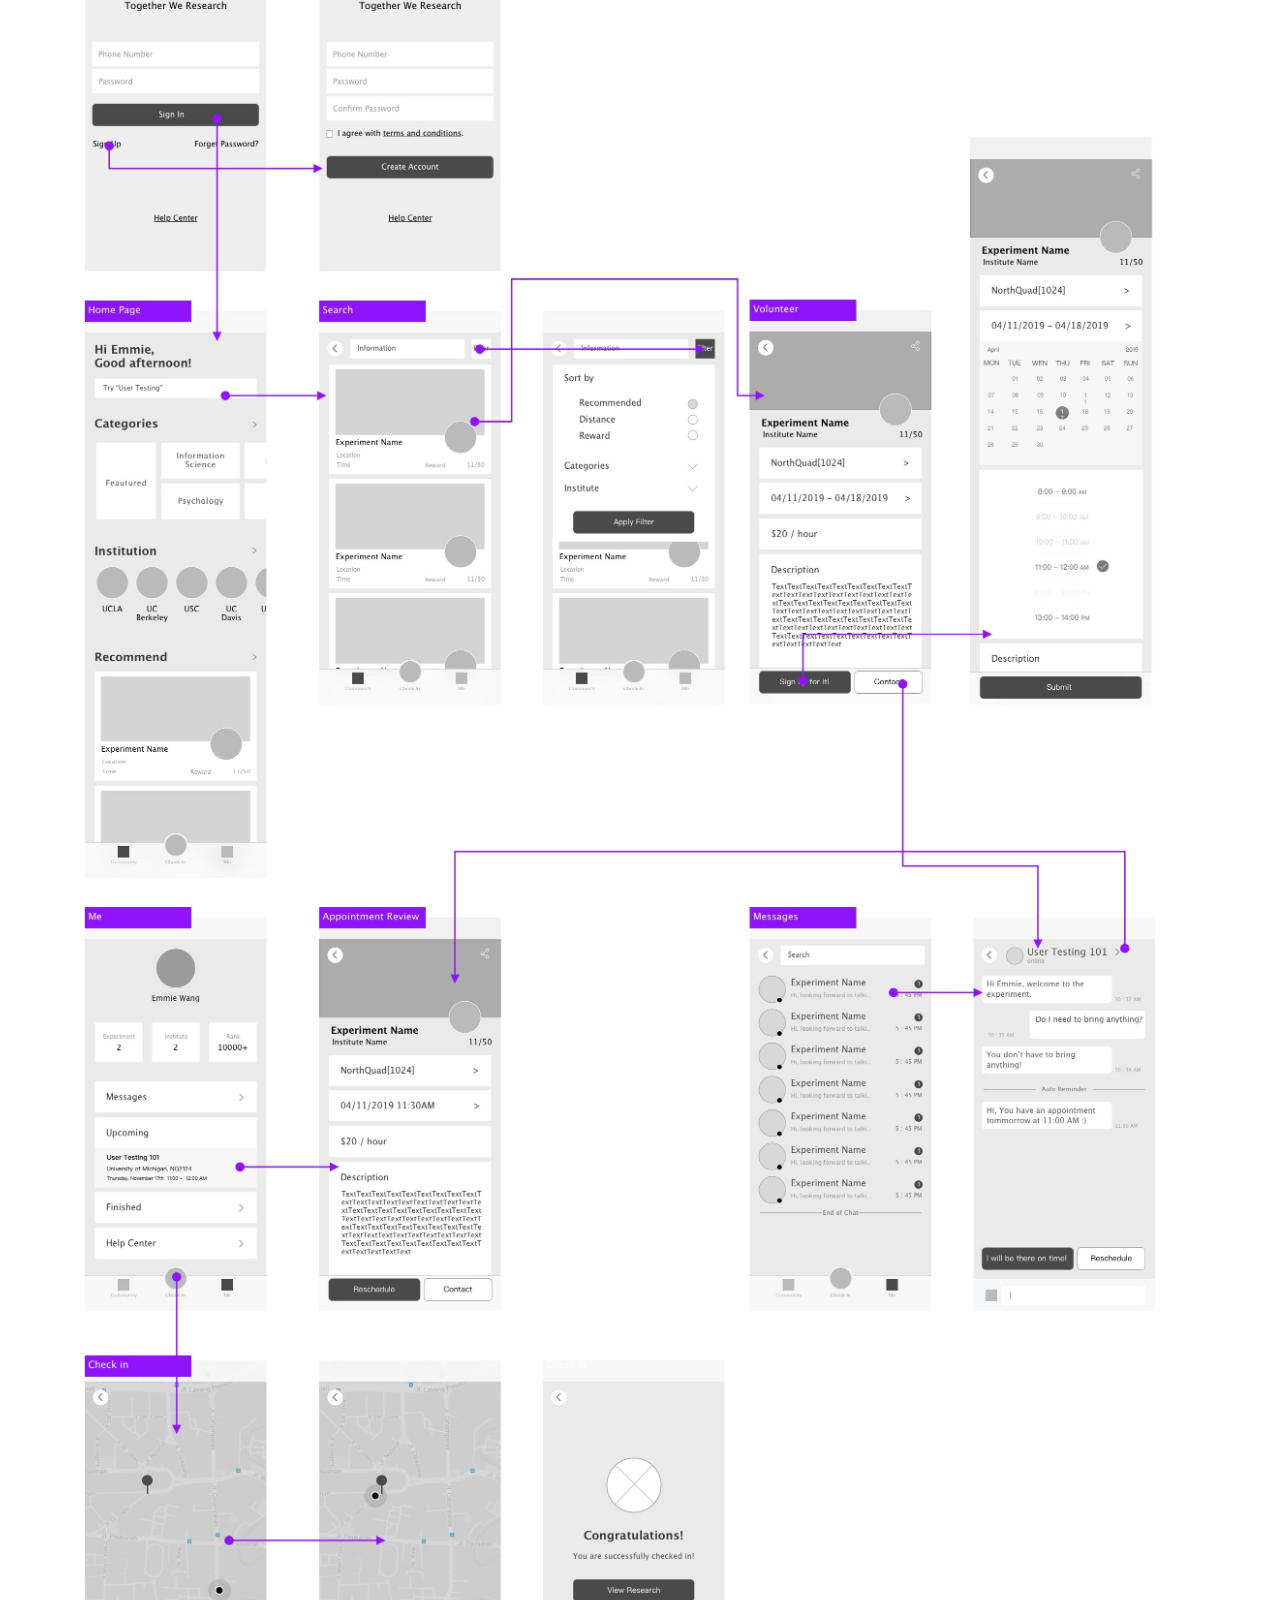
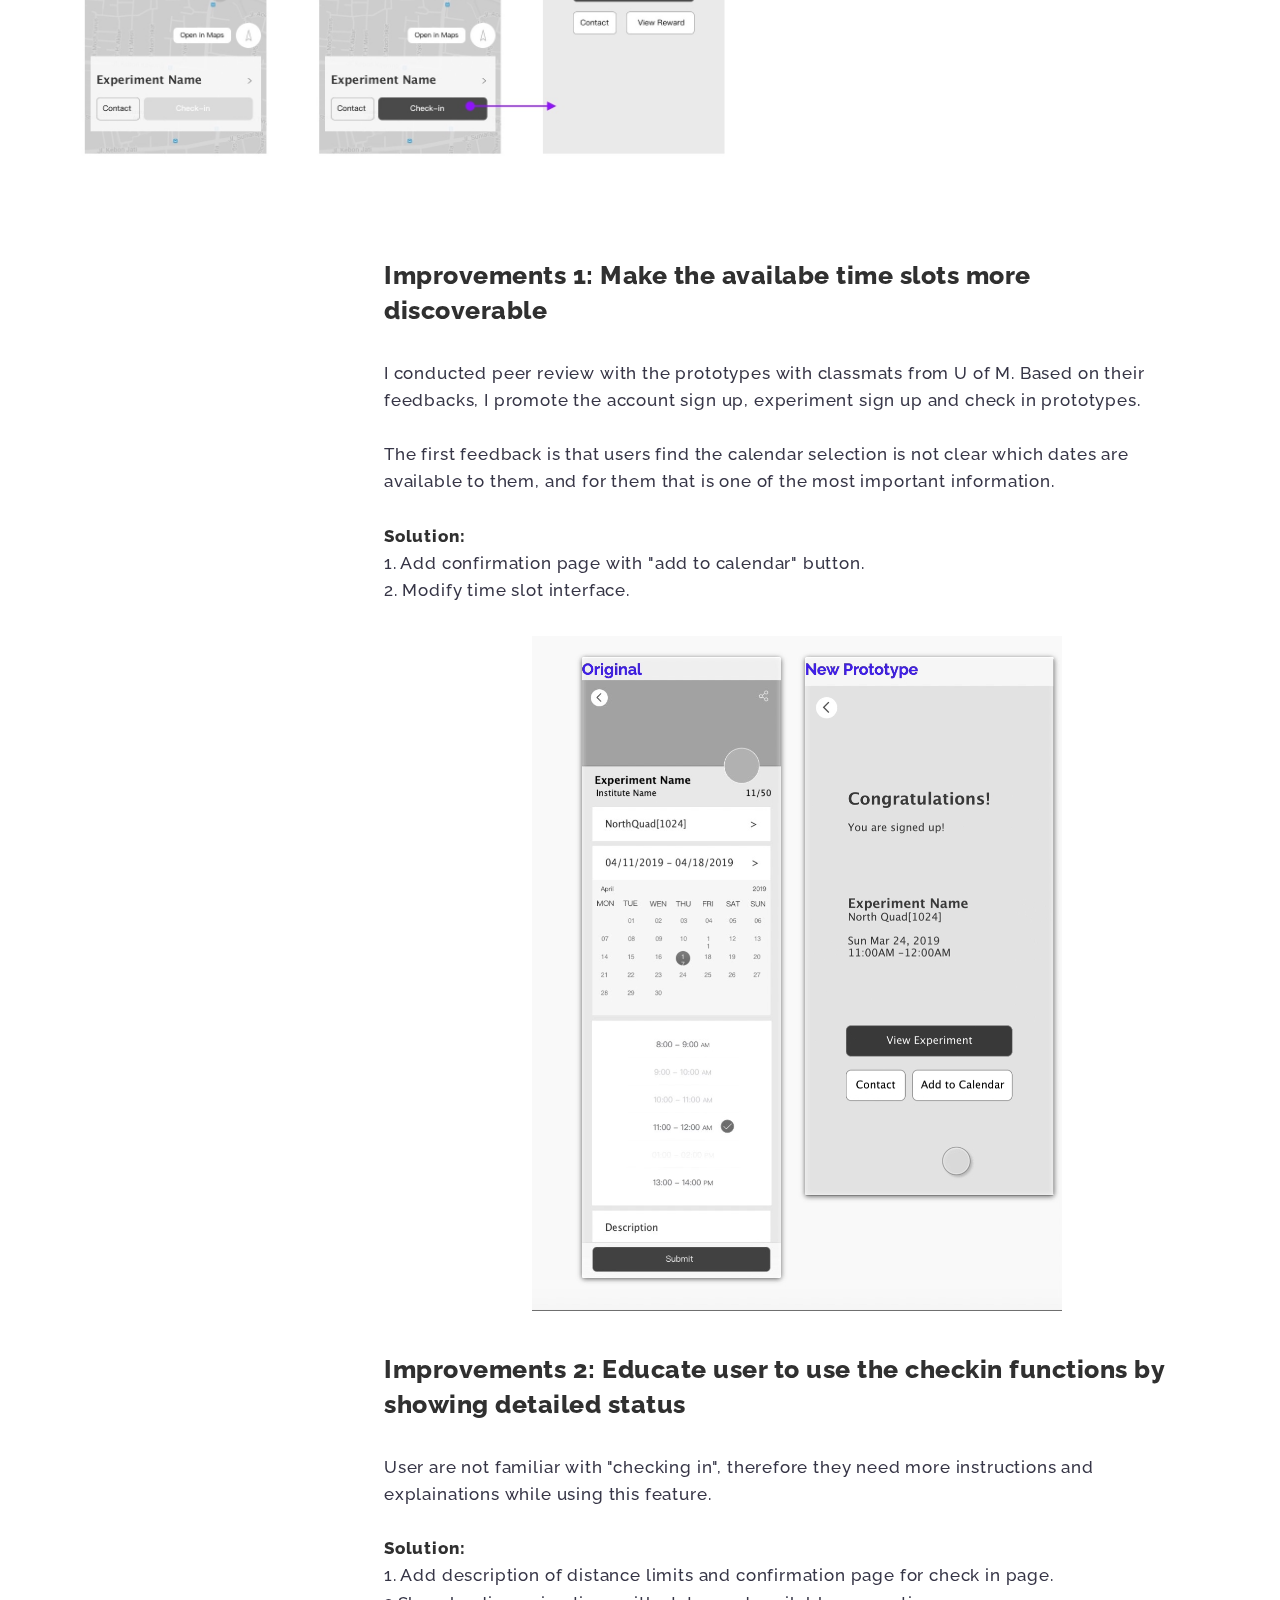
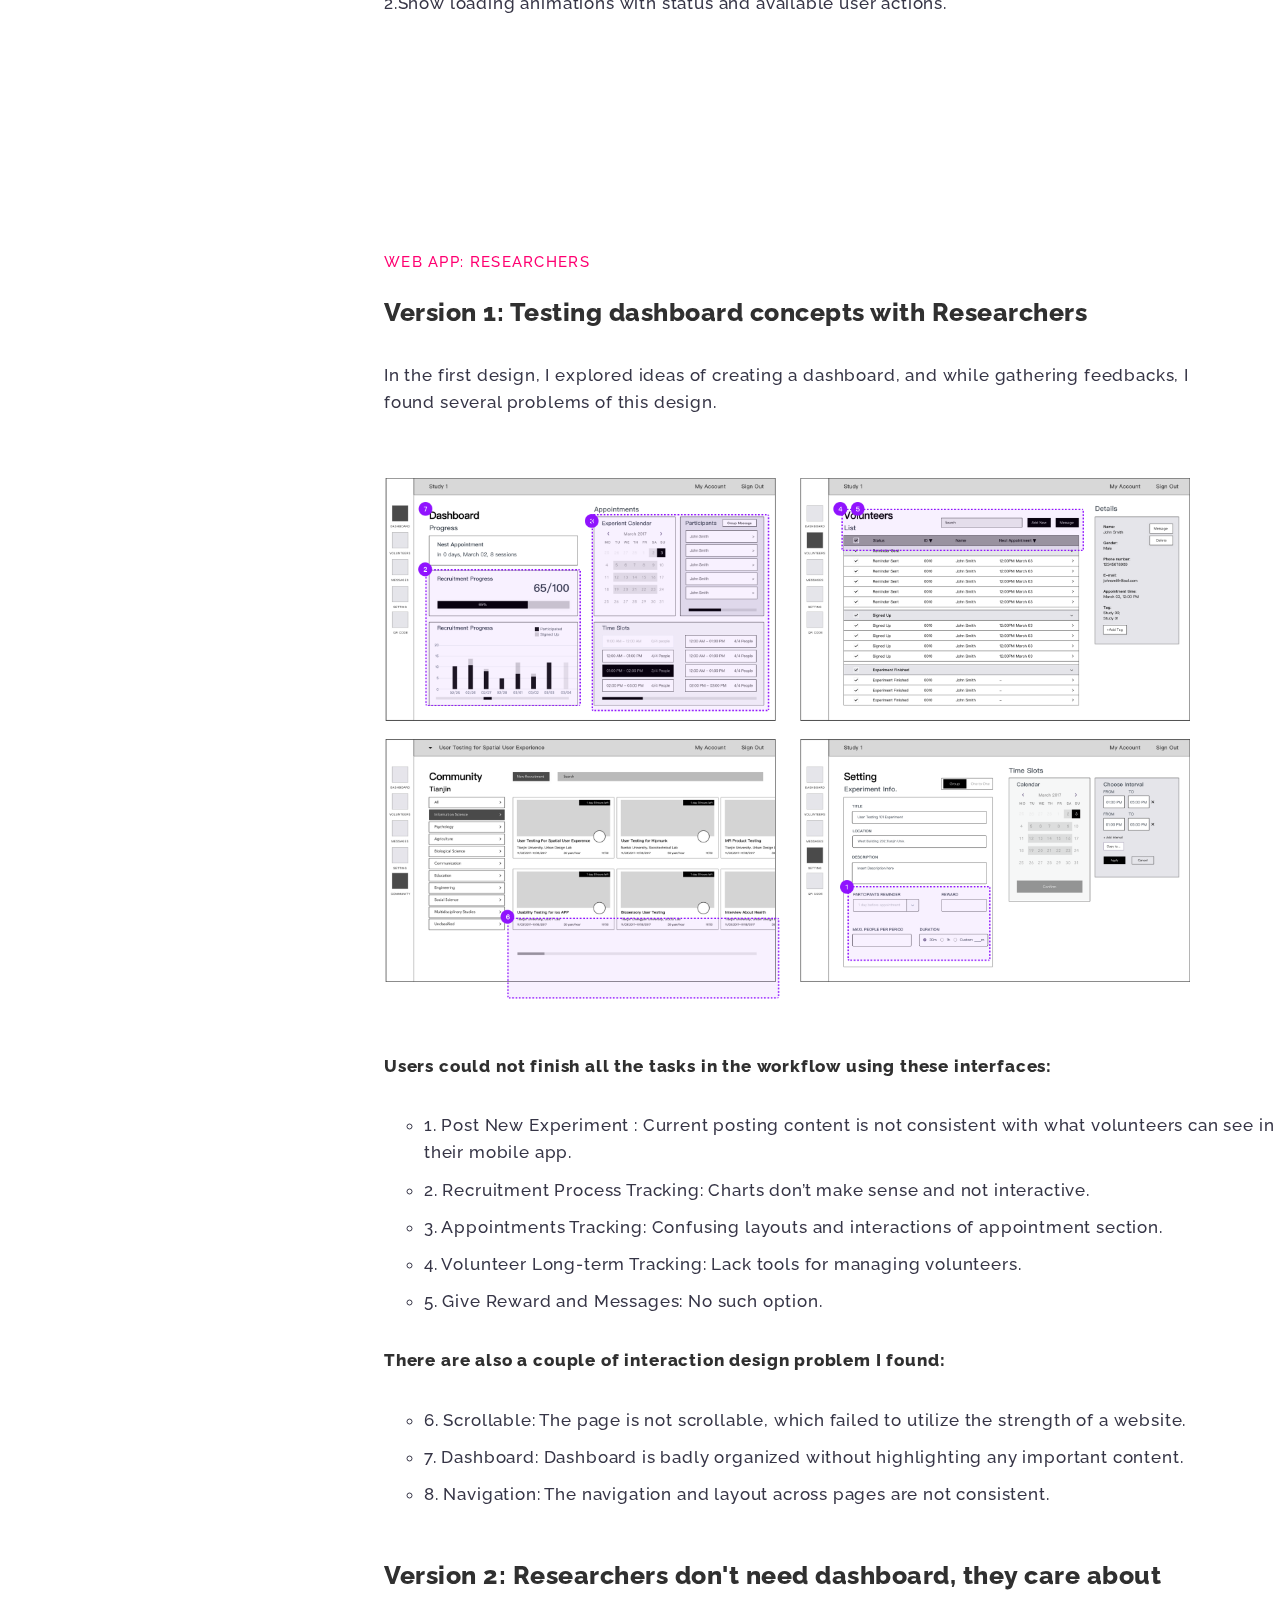
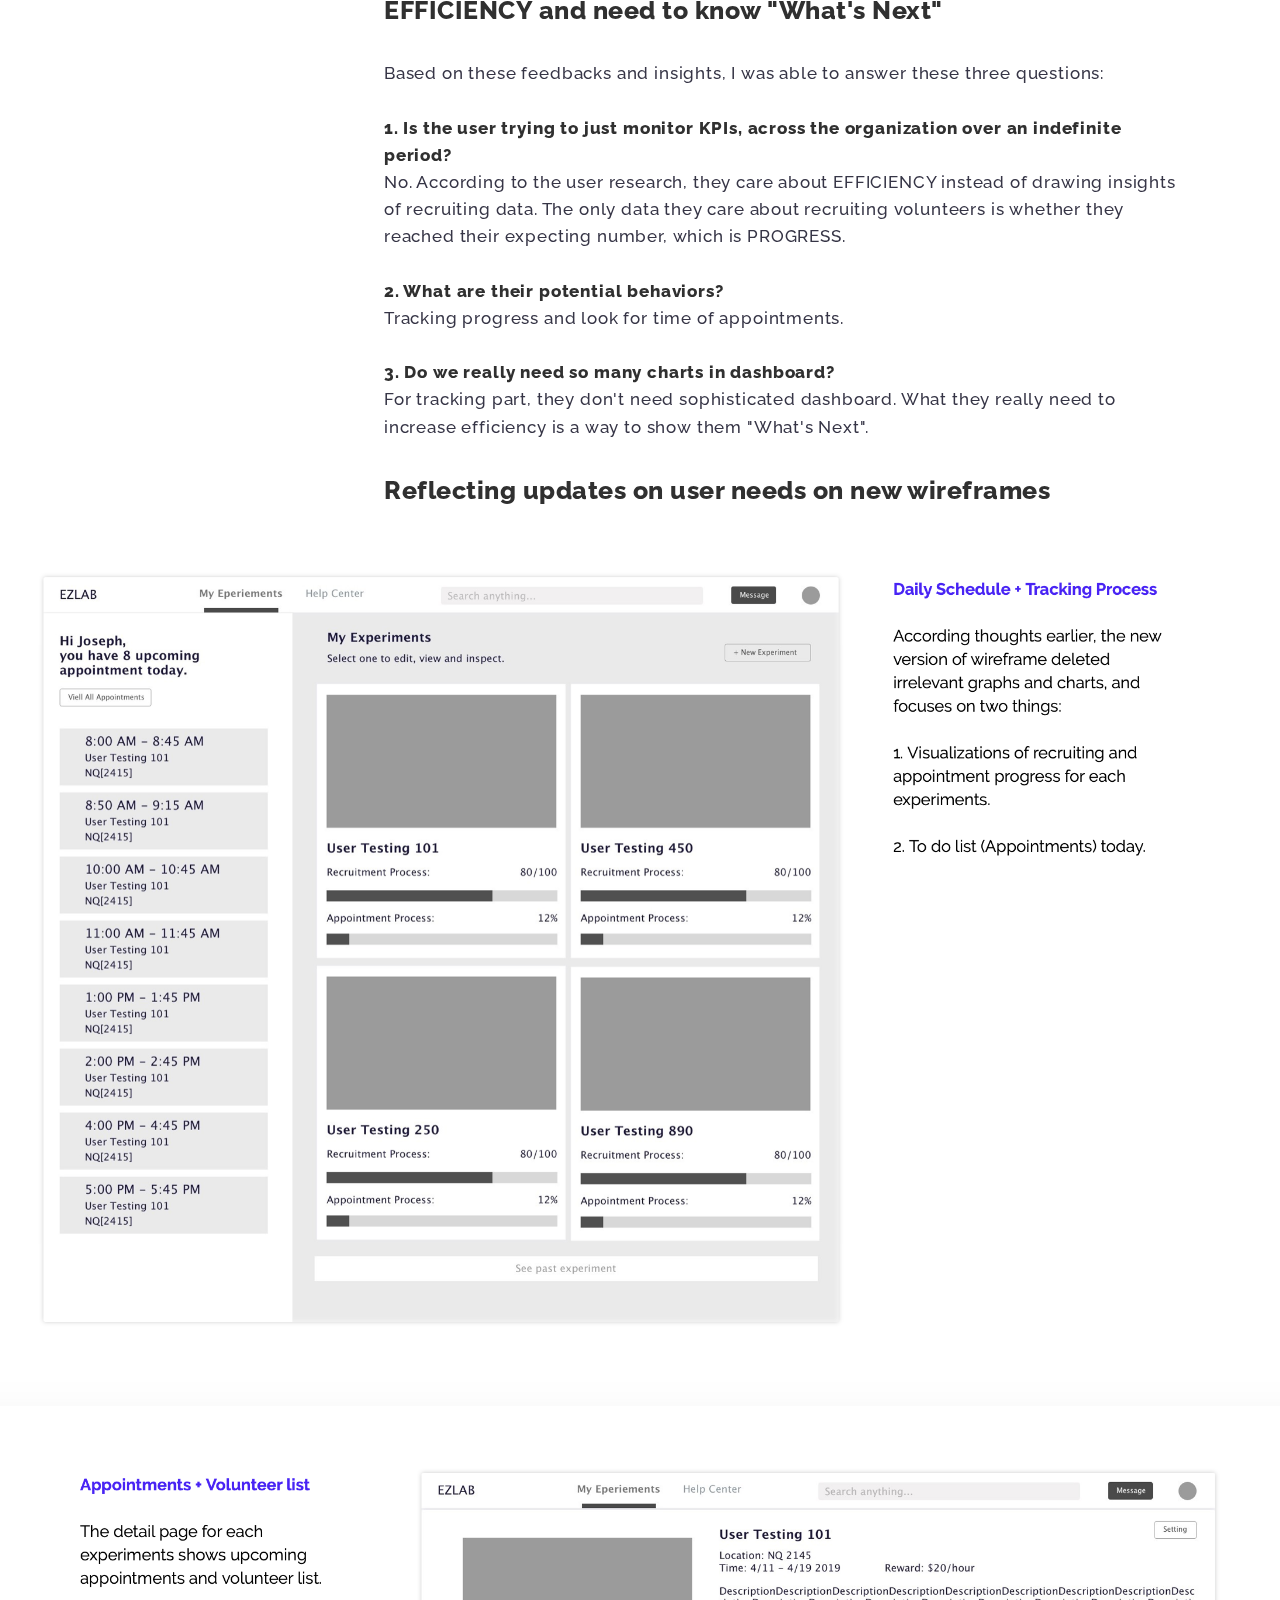
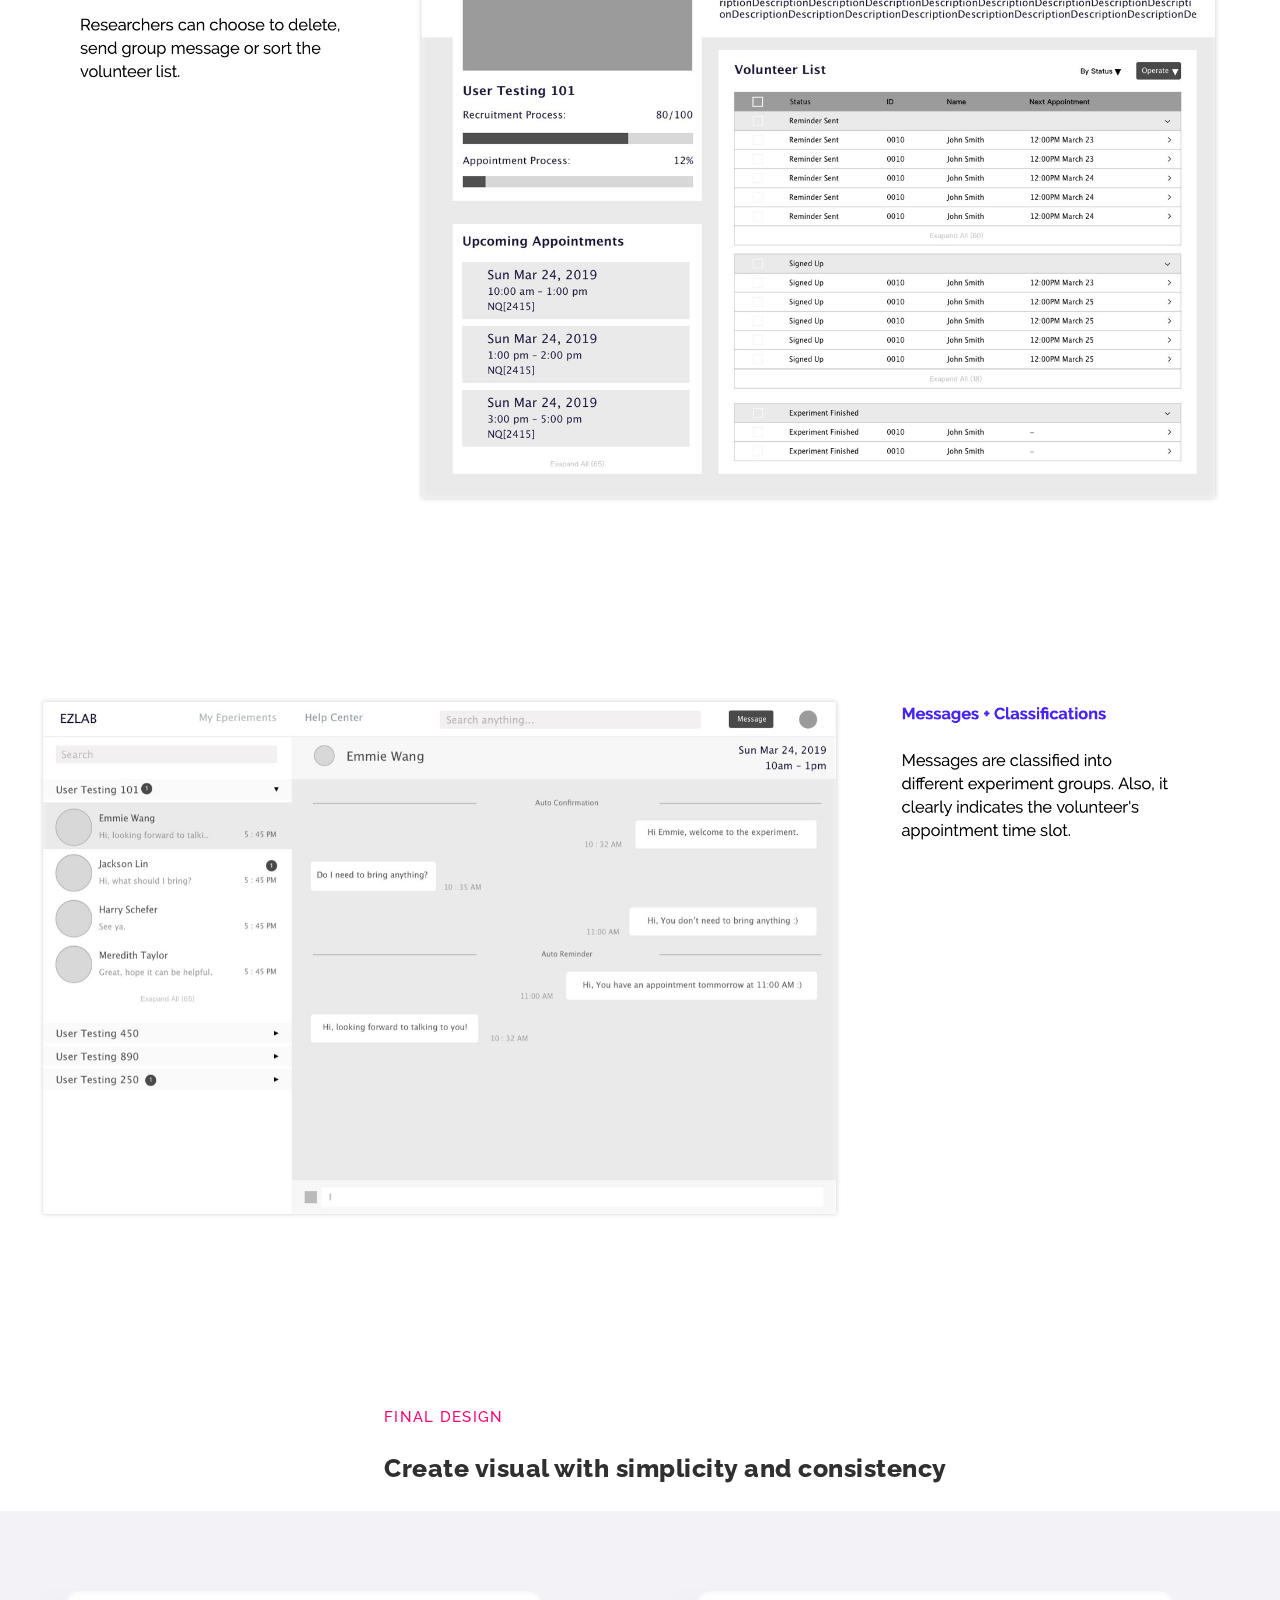
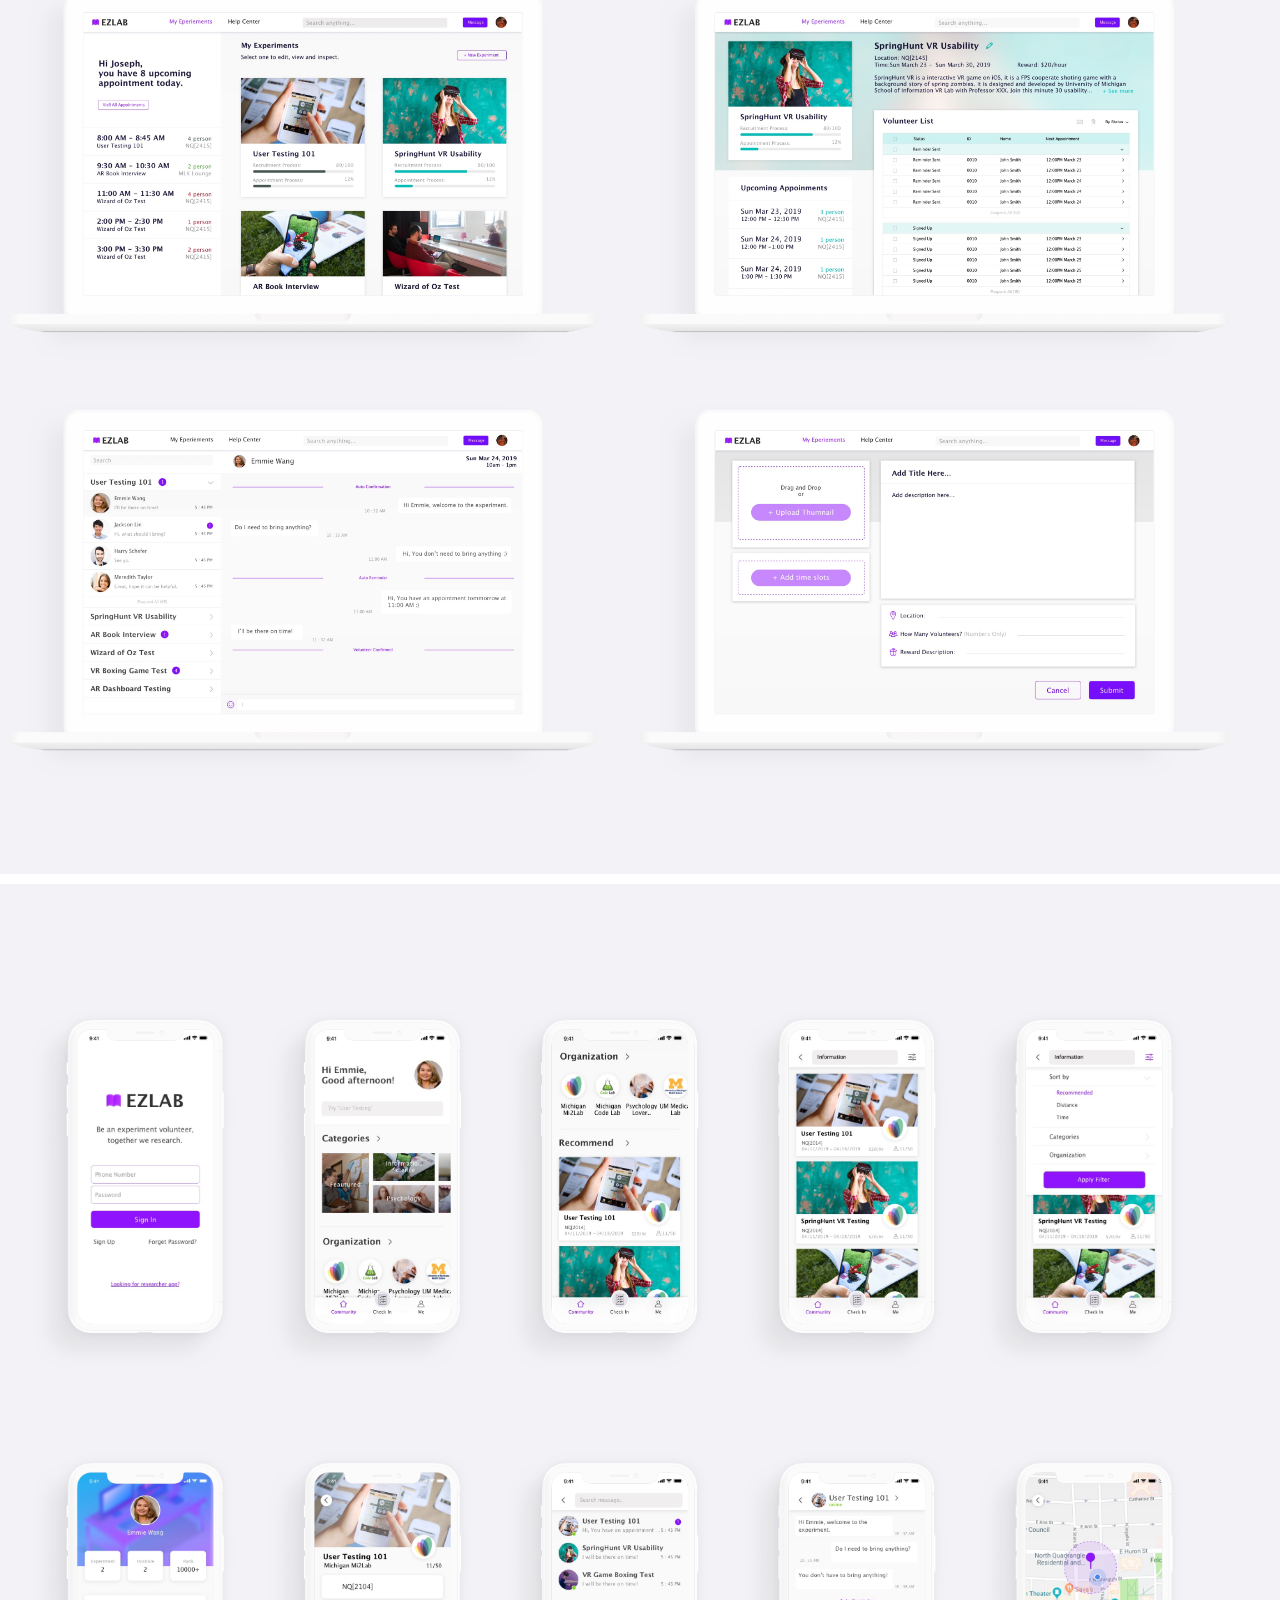
==== commit b91bd2e7: "trimble" ====
--- a/projects/ezlab.html
+++ b/projects/ezlab.html
@@ -26,7 +26,7 @@
                 </a>
                 <ul>
                     <li><a class='menu' href="../index.html">Portfolio</a></li>
-                    <li><a class='menu' href="https://drive.google.com/file/d/1pUAcOC6pSC4BiPWPCZZtvgQuYjMoNlqh/view?usp=sharing" target="_blank">Resume</a></li>
+                    <!-- <li><a class='menu' href="https://drive.google.com/file/d/1pUAcOC6pSC4BiPWPCZZtvgQuYjMoNlqh/view?usp=sharing" target="_blank">Resume</a></li> -->
                 </ul>
             </nav>  
       
@@ -280,7 +280,7 @@
         
         <div class="jump">
 <!--                <a class='details previous' href="../index.html">< &nbspPrevious Project</a>-->
-                <a class='details next' href="trimble.html" title="Trimble">Next Project&nbsp ></a>
+                <a class='details next' href="mastercard.html" title="Mastercard">Next Project&nbsp ></a>
         </div>
             
     </div>
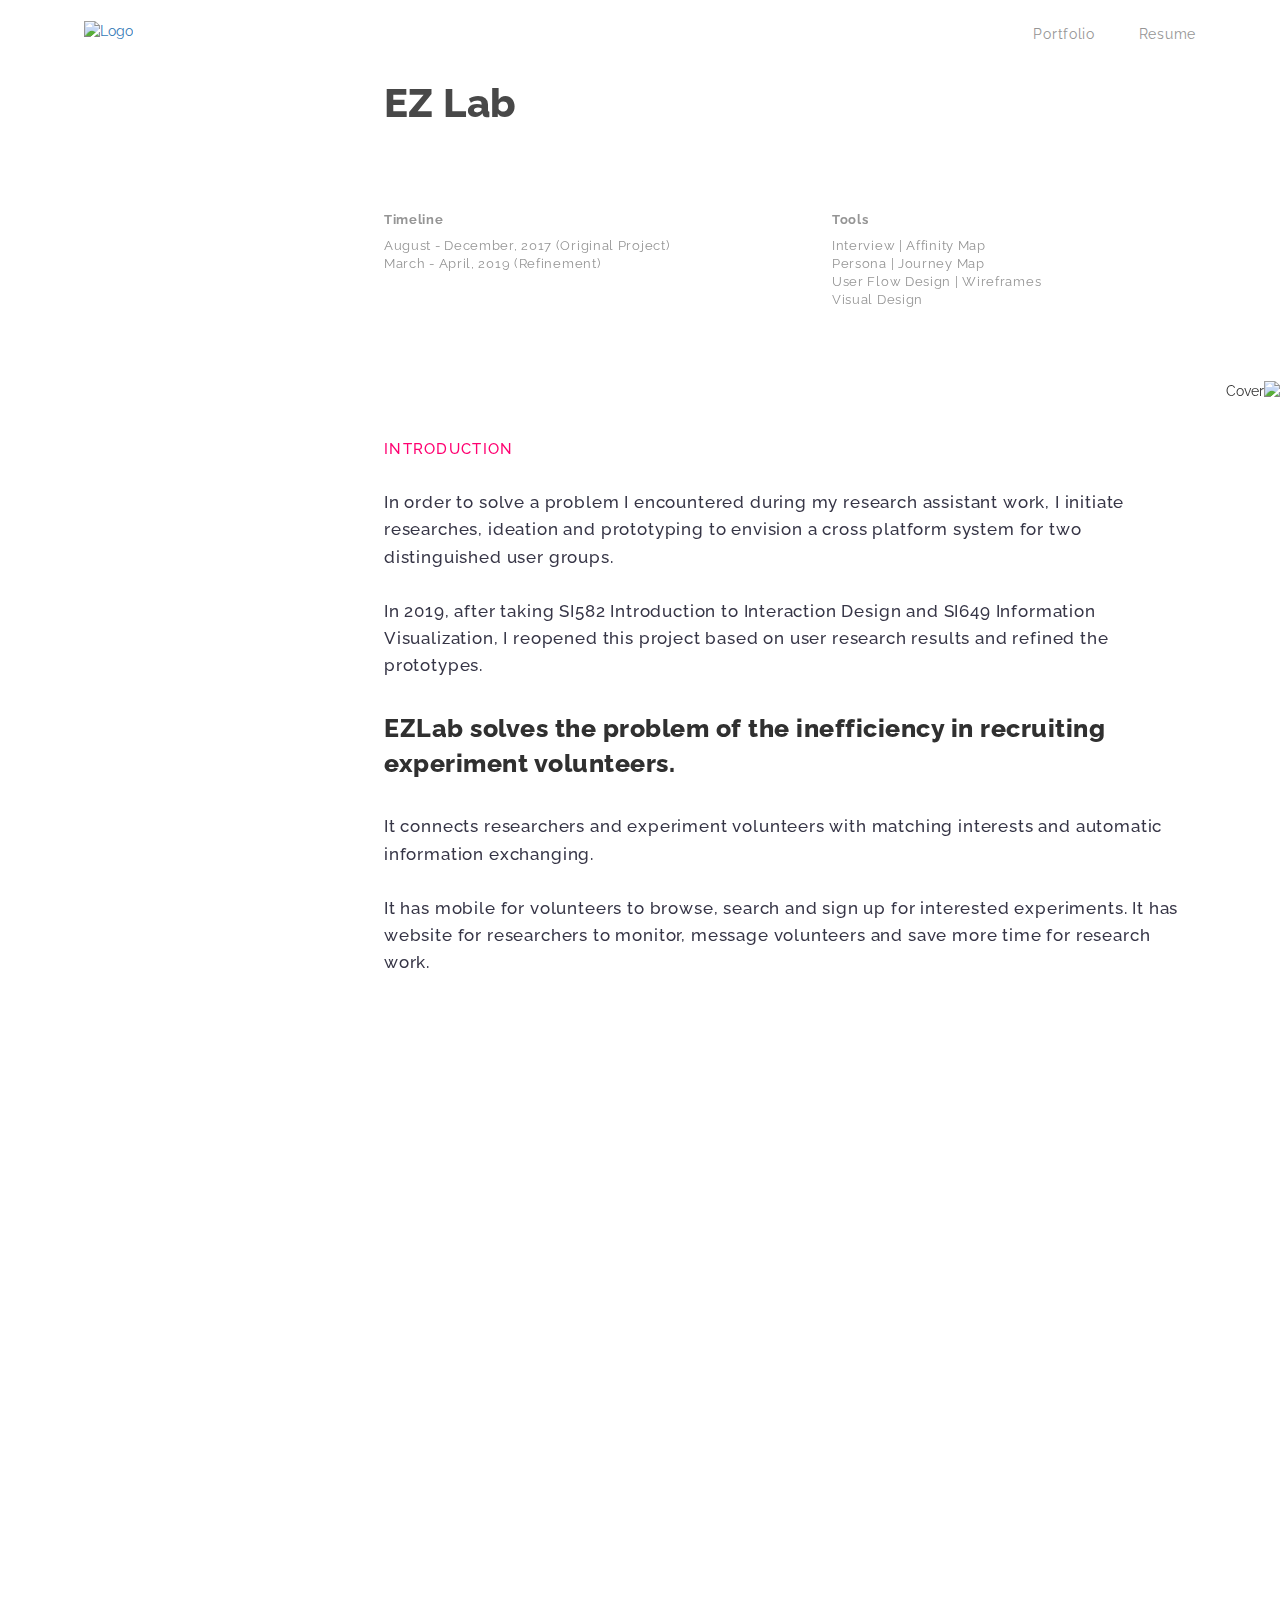
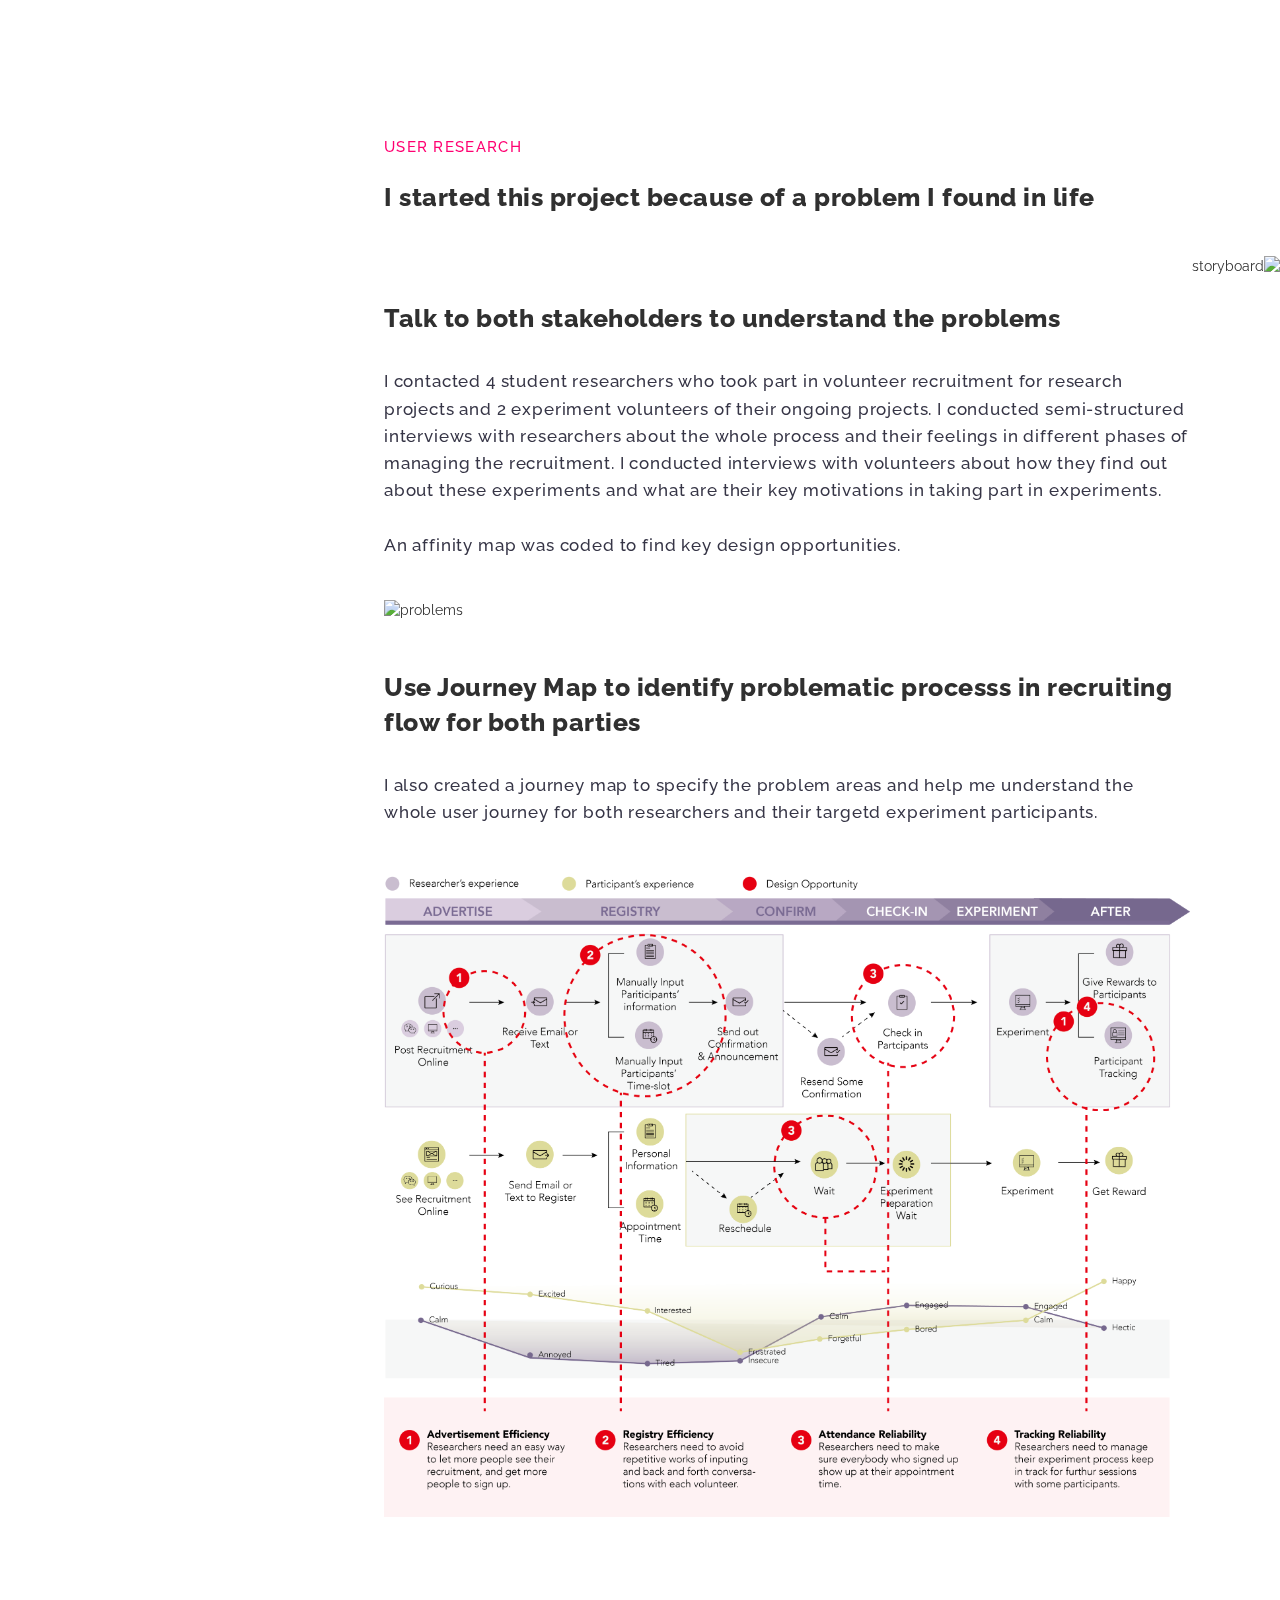
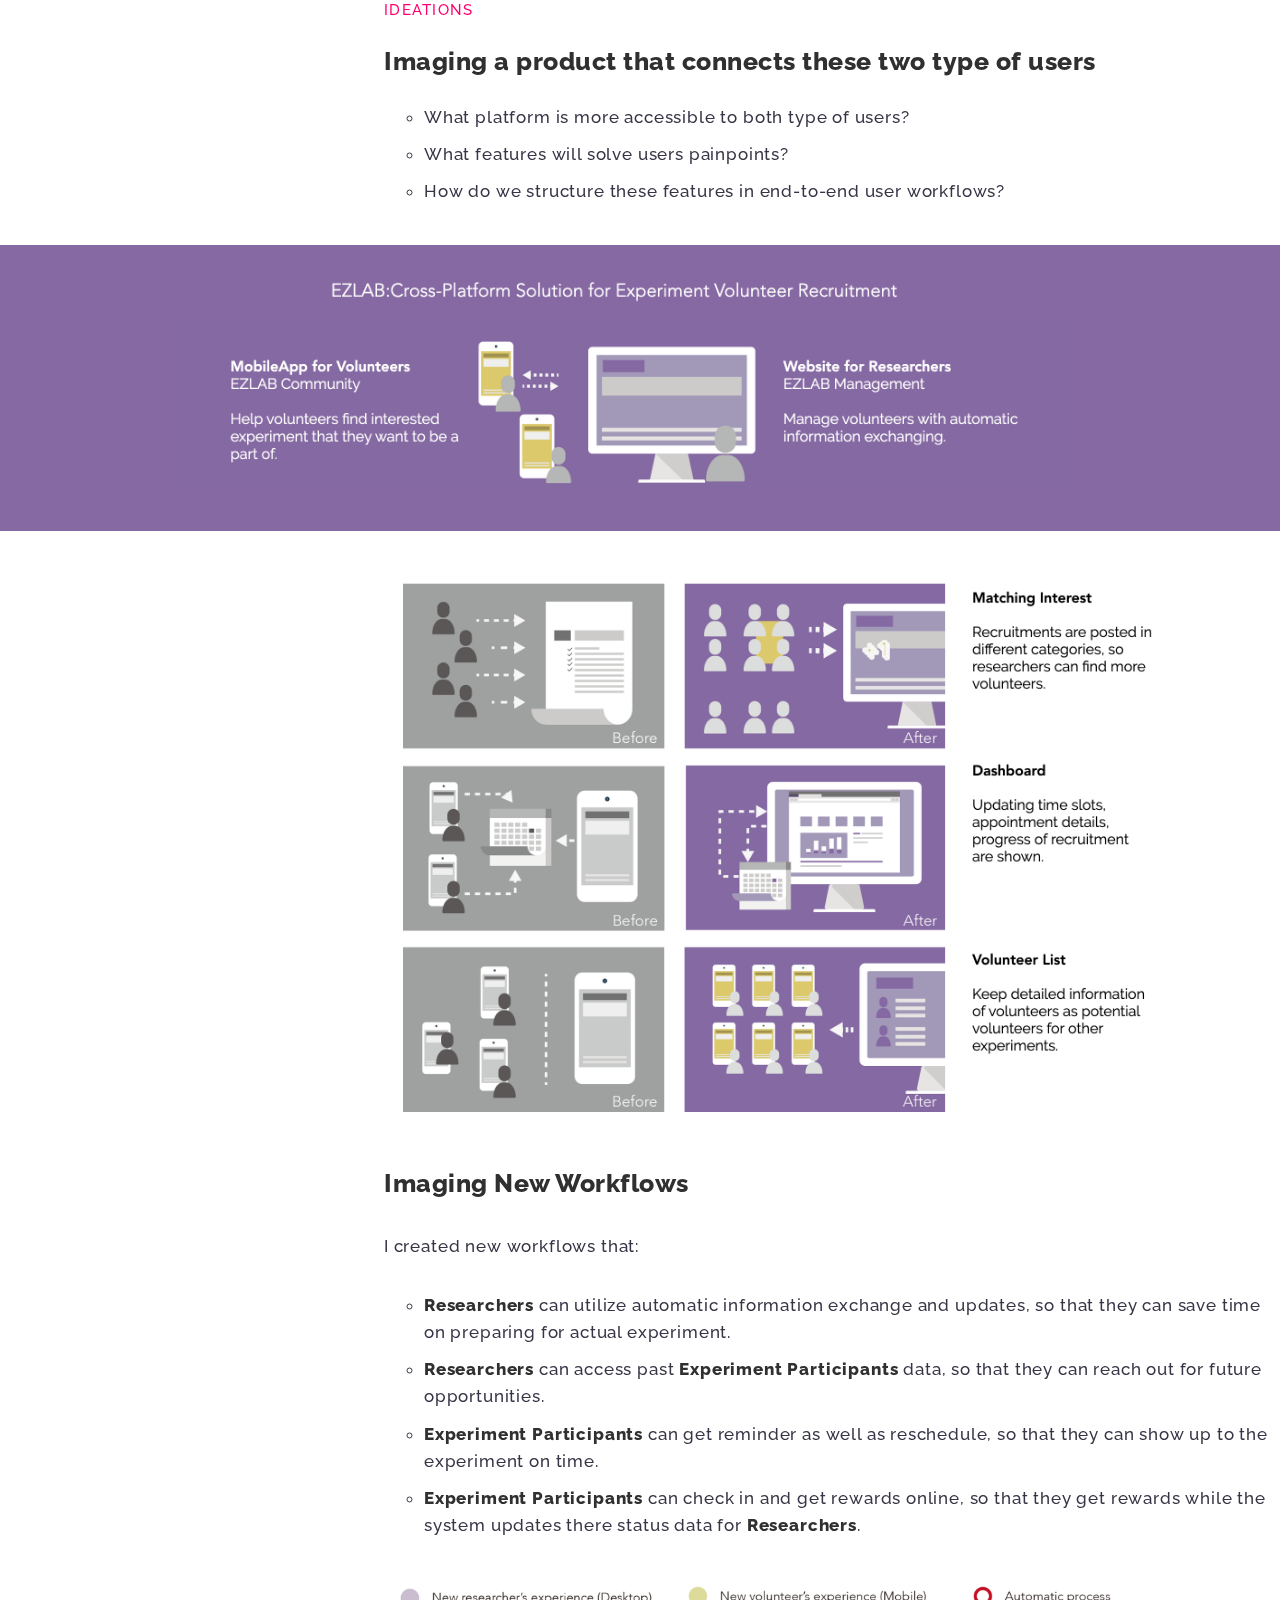
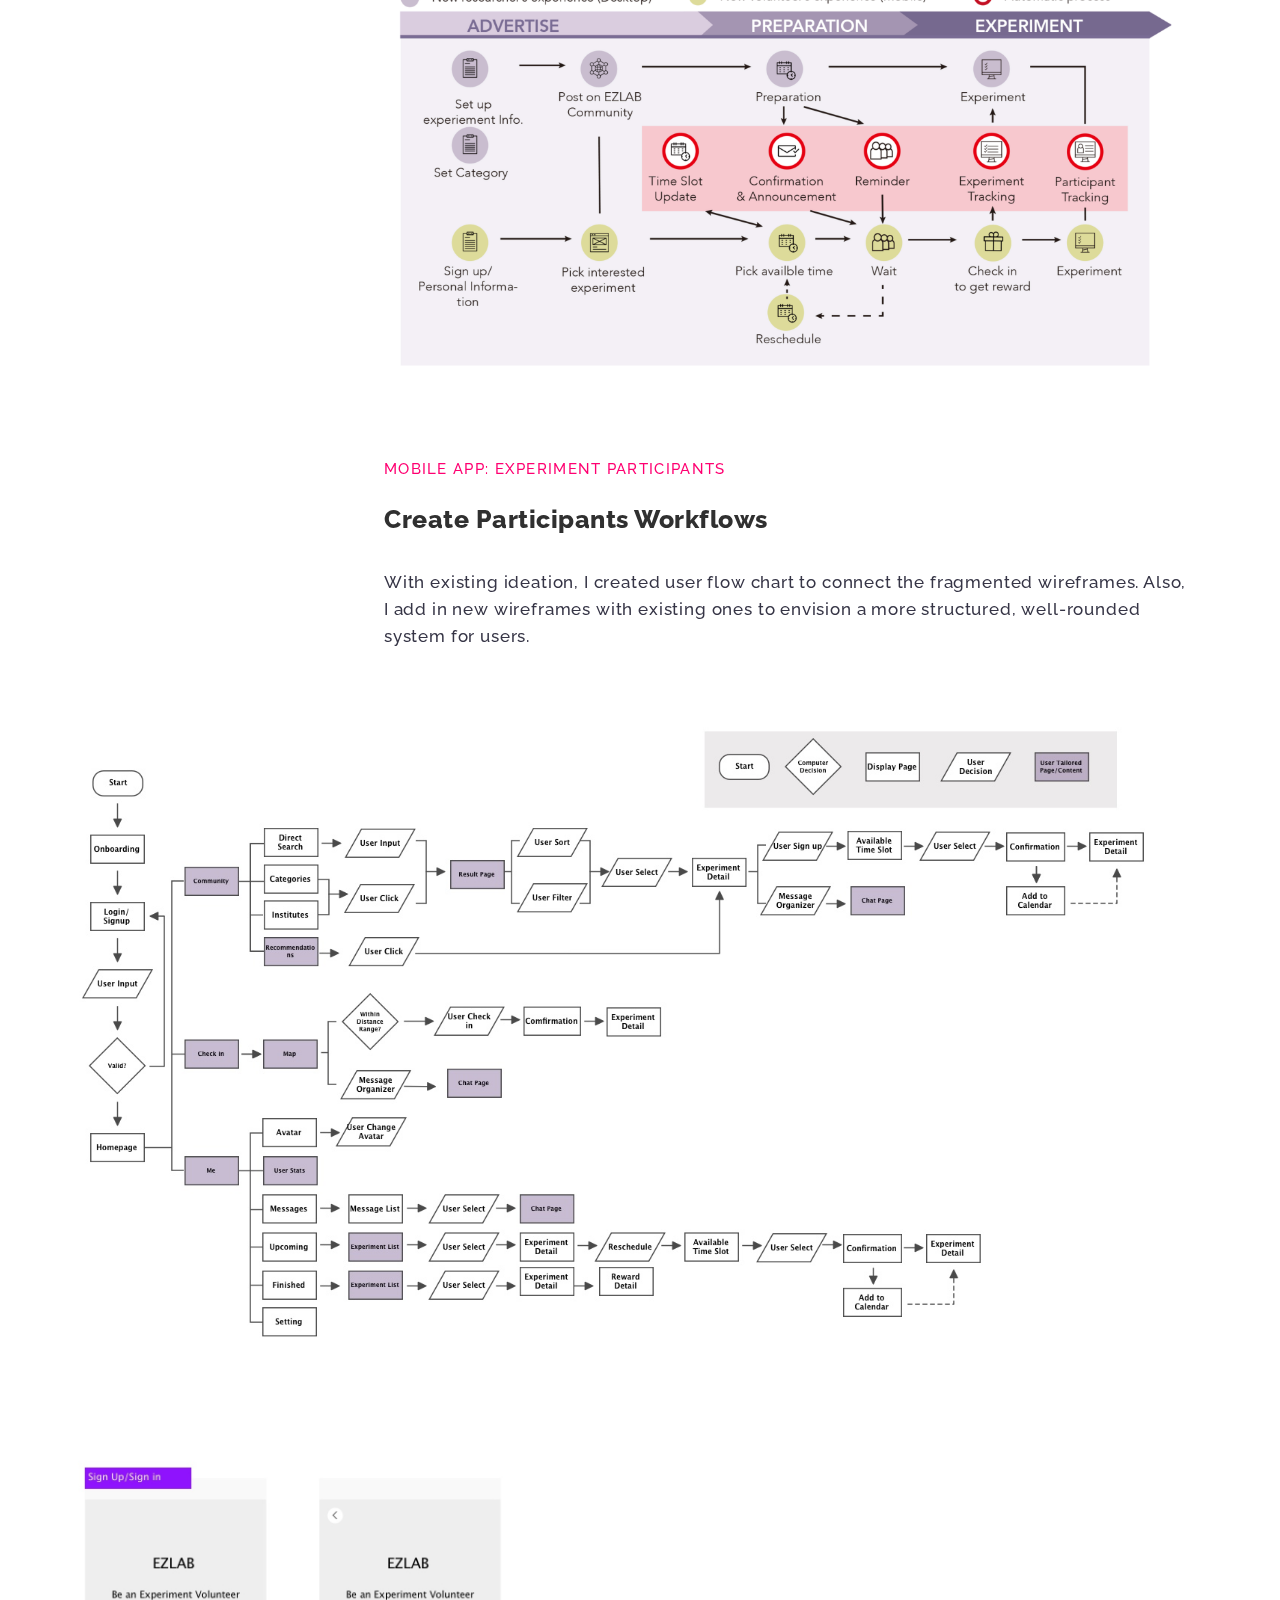
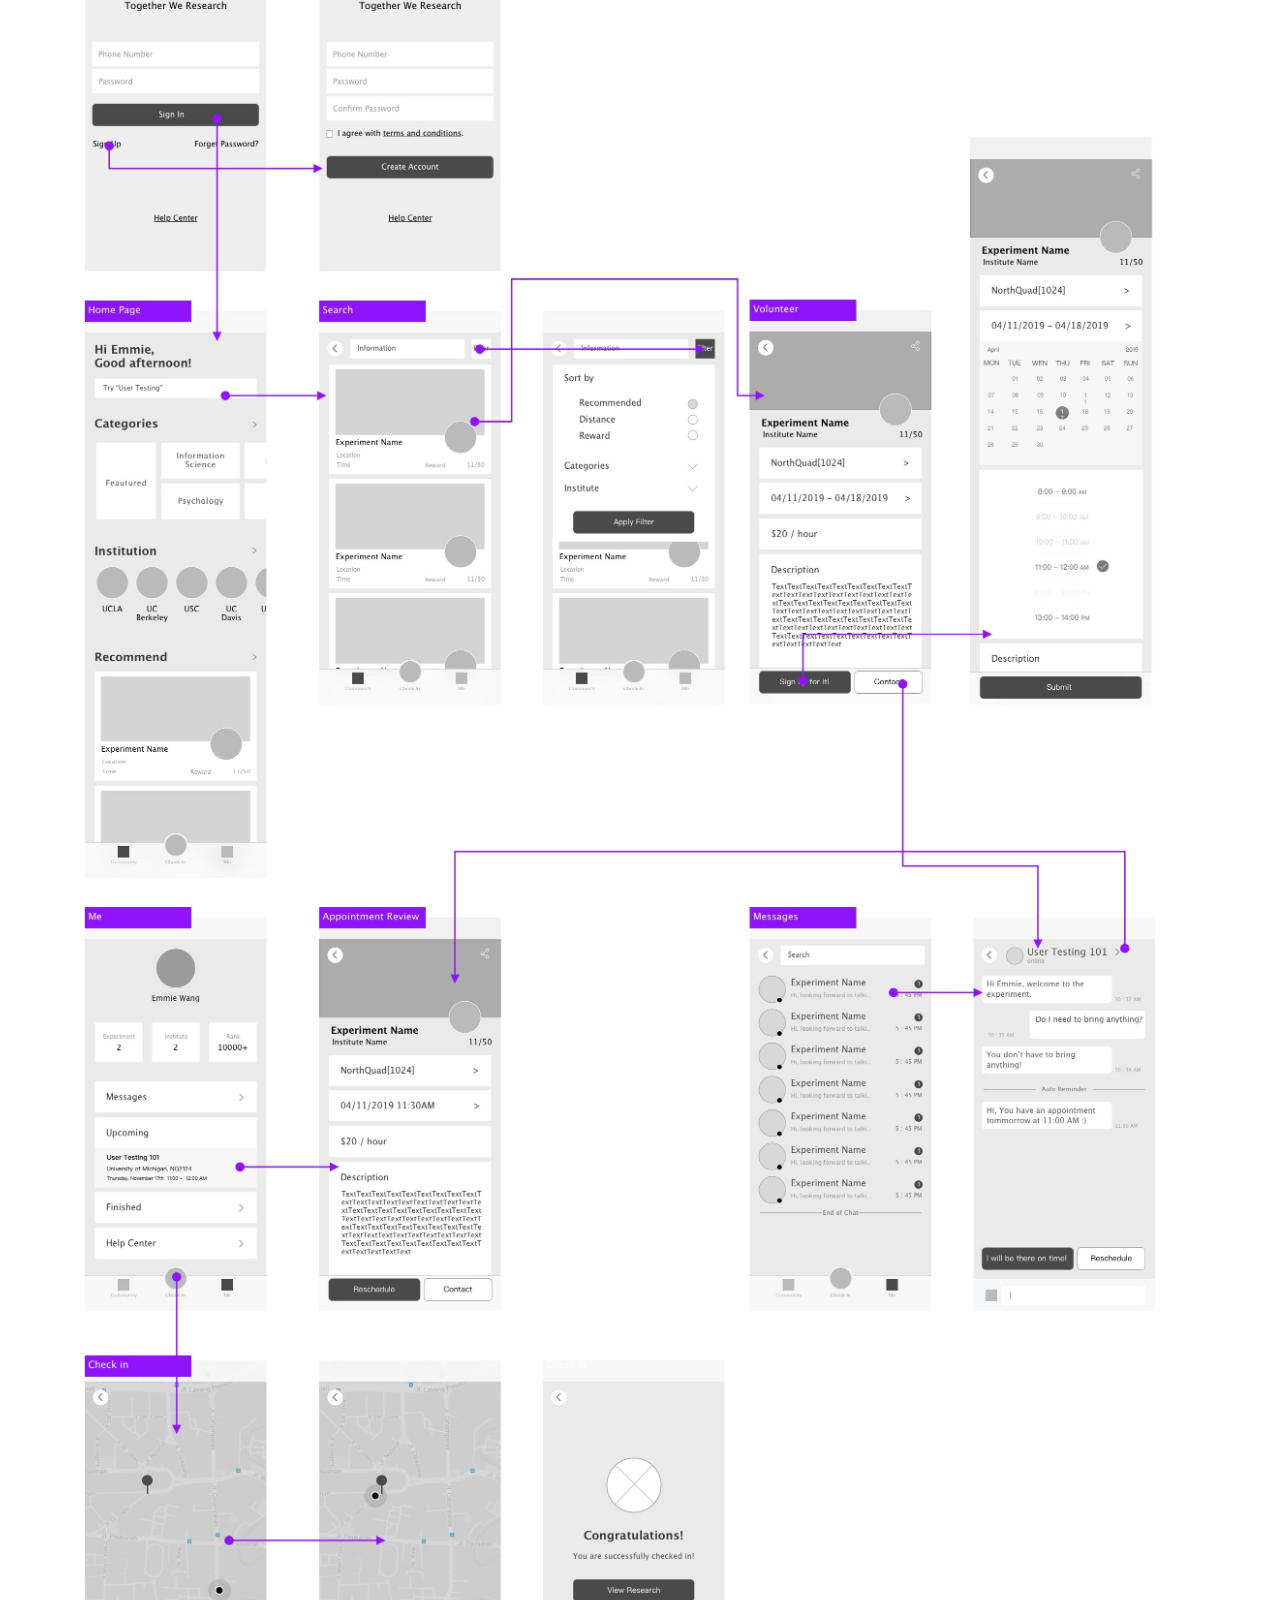
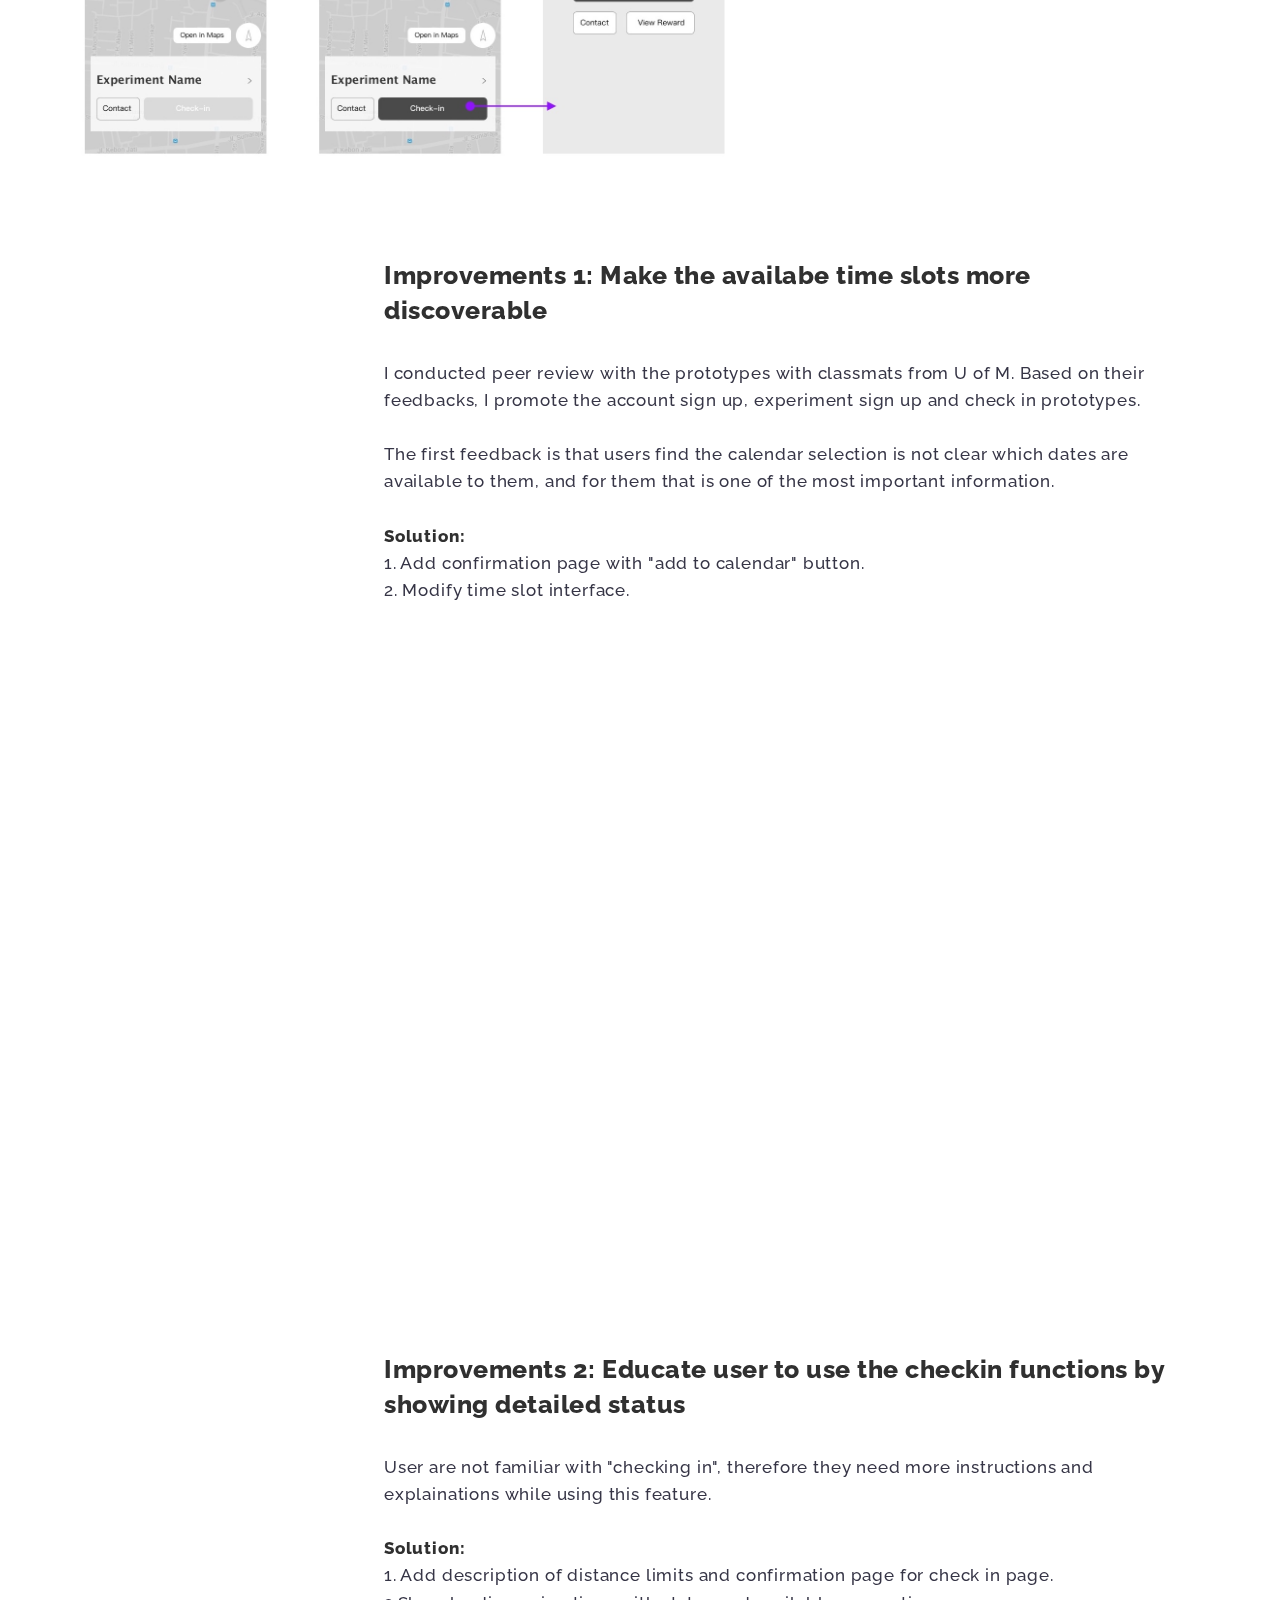
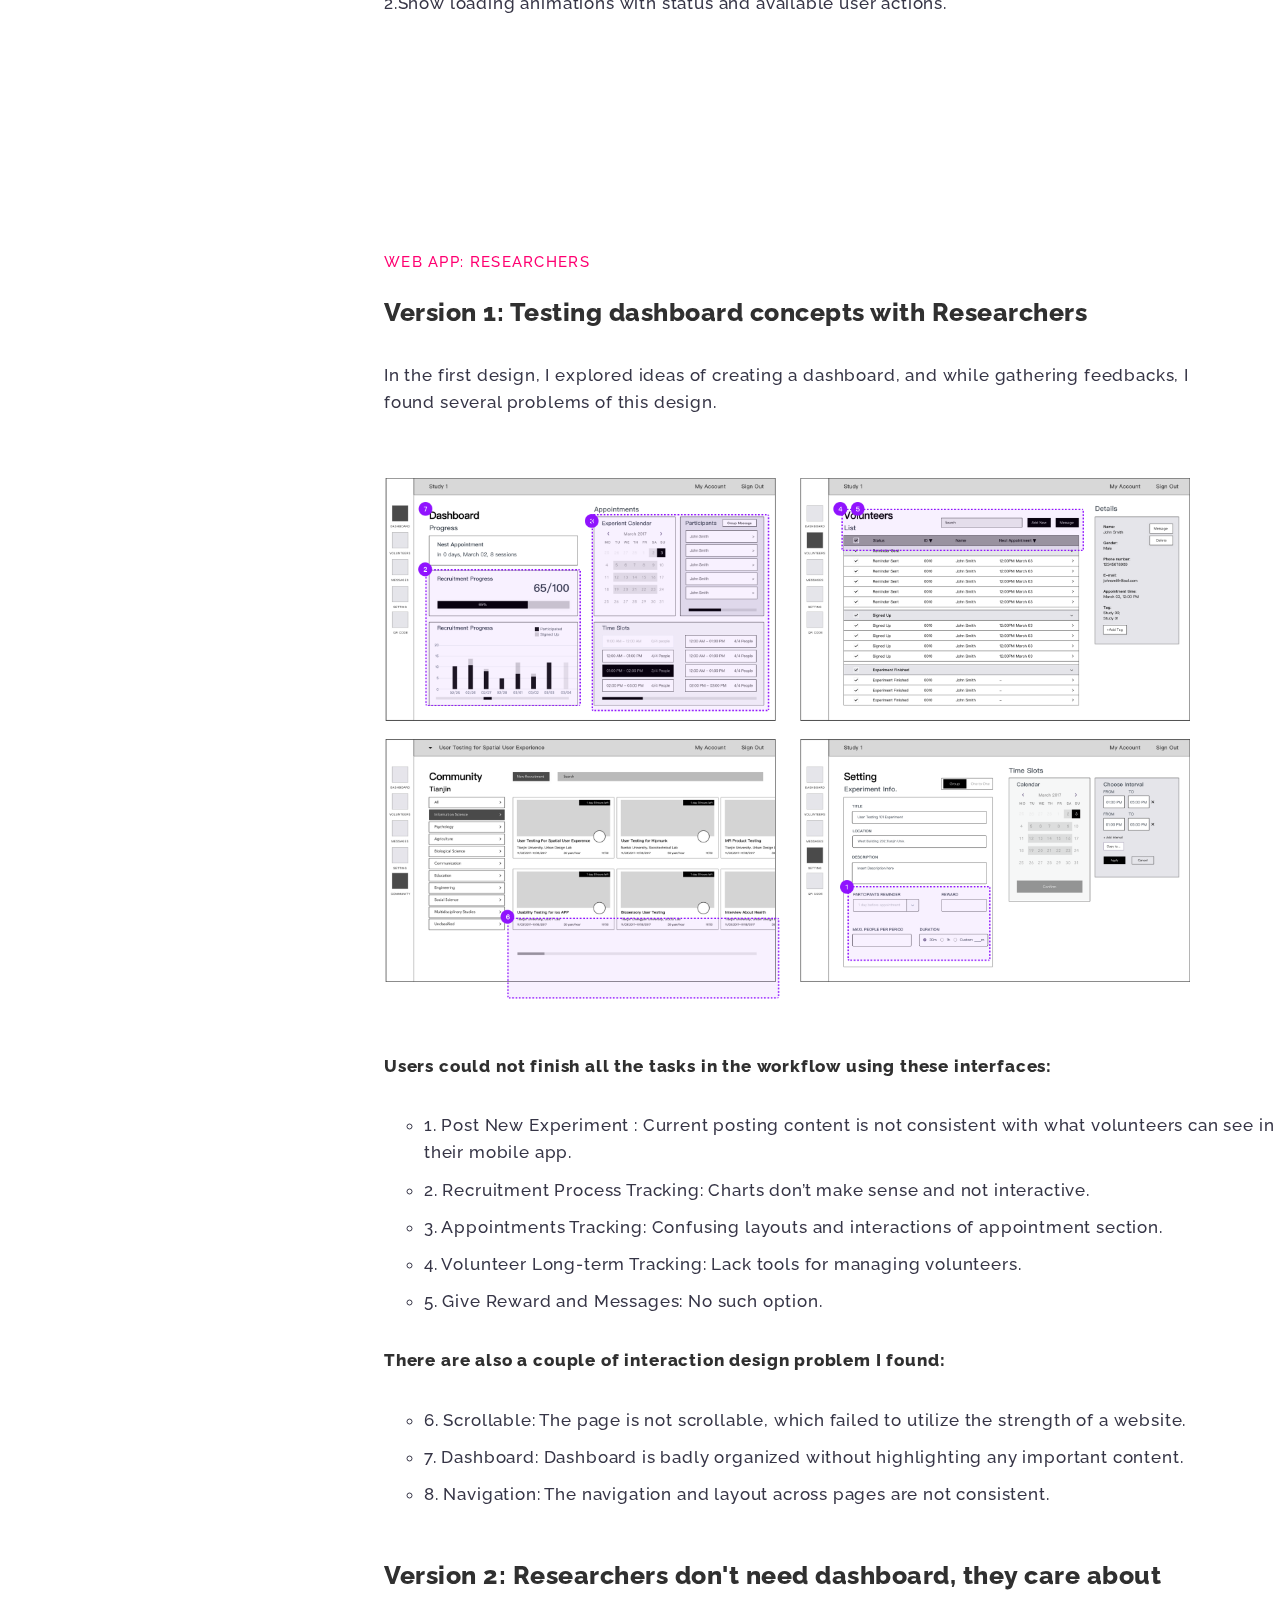
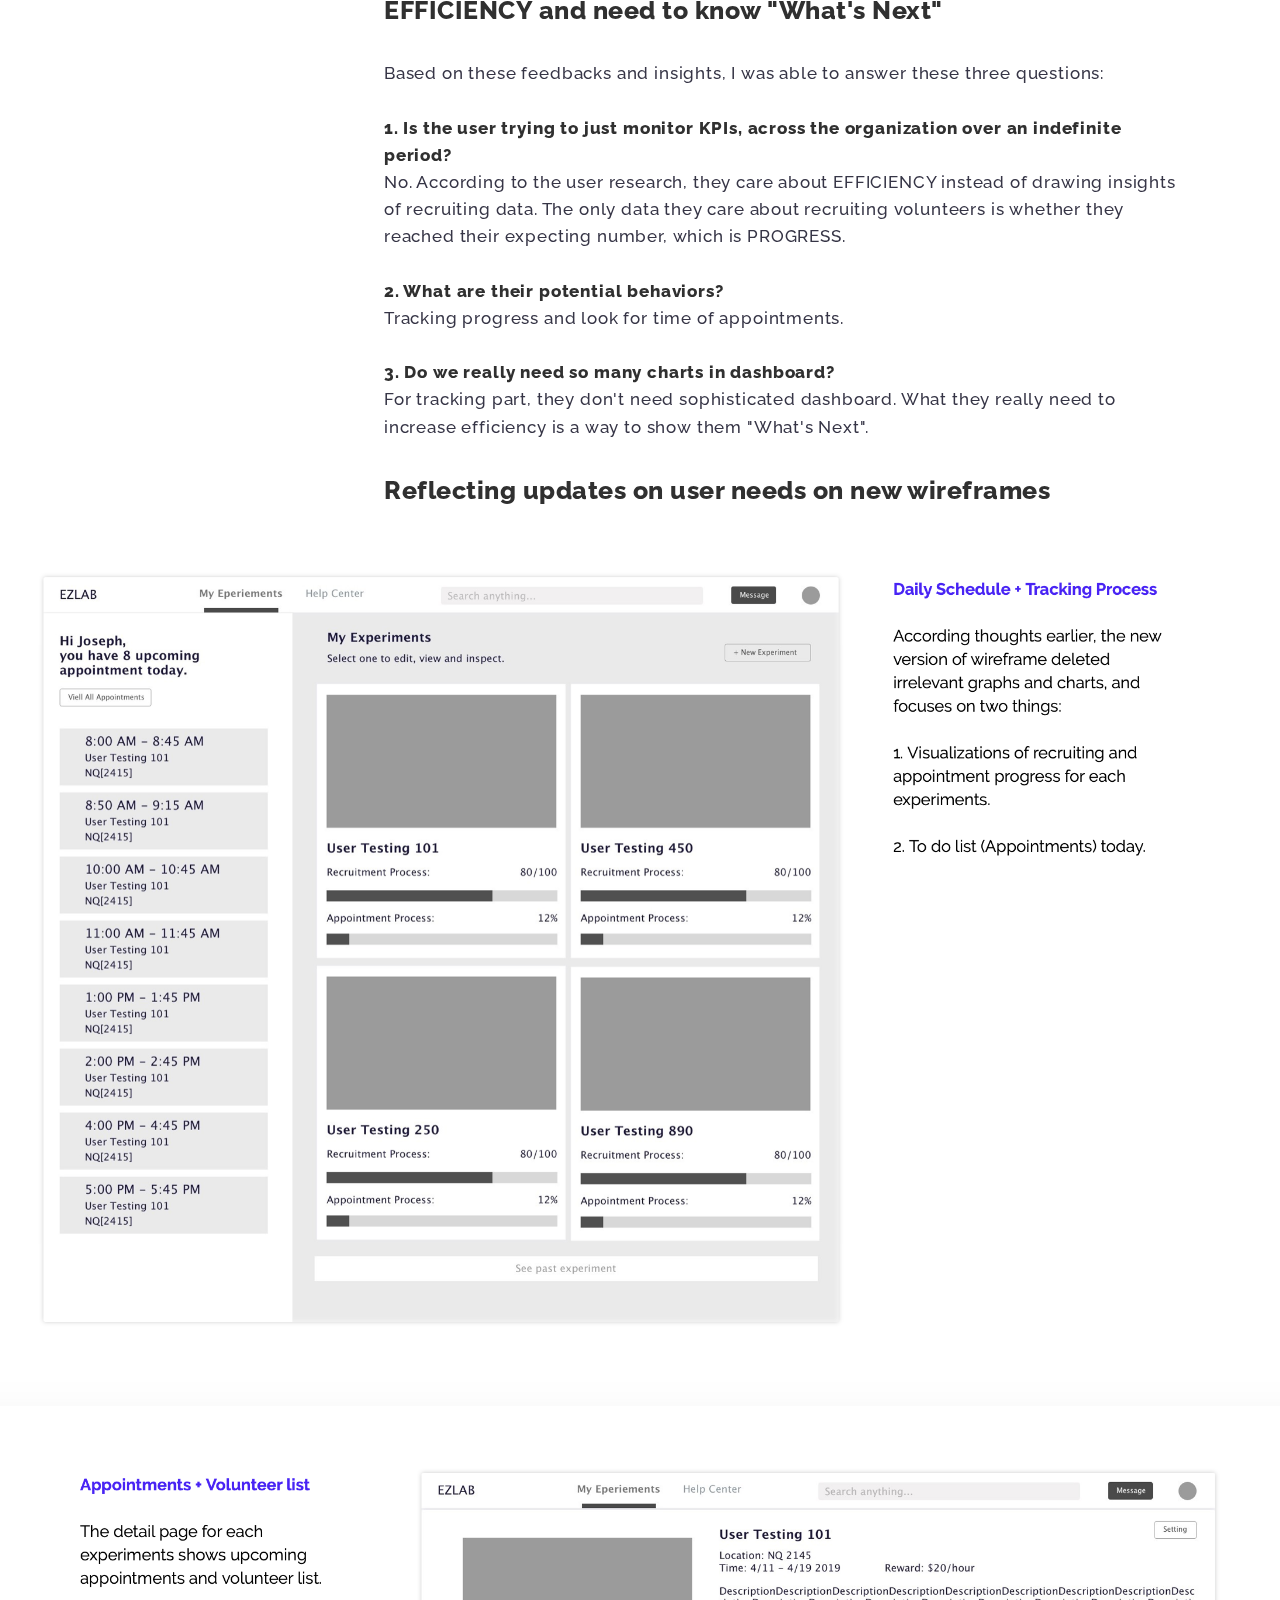
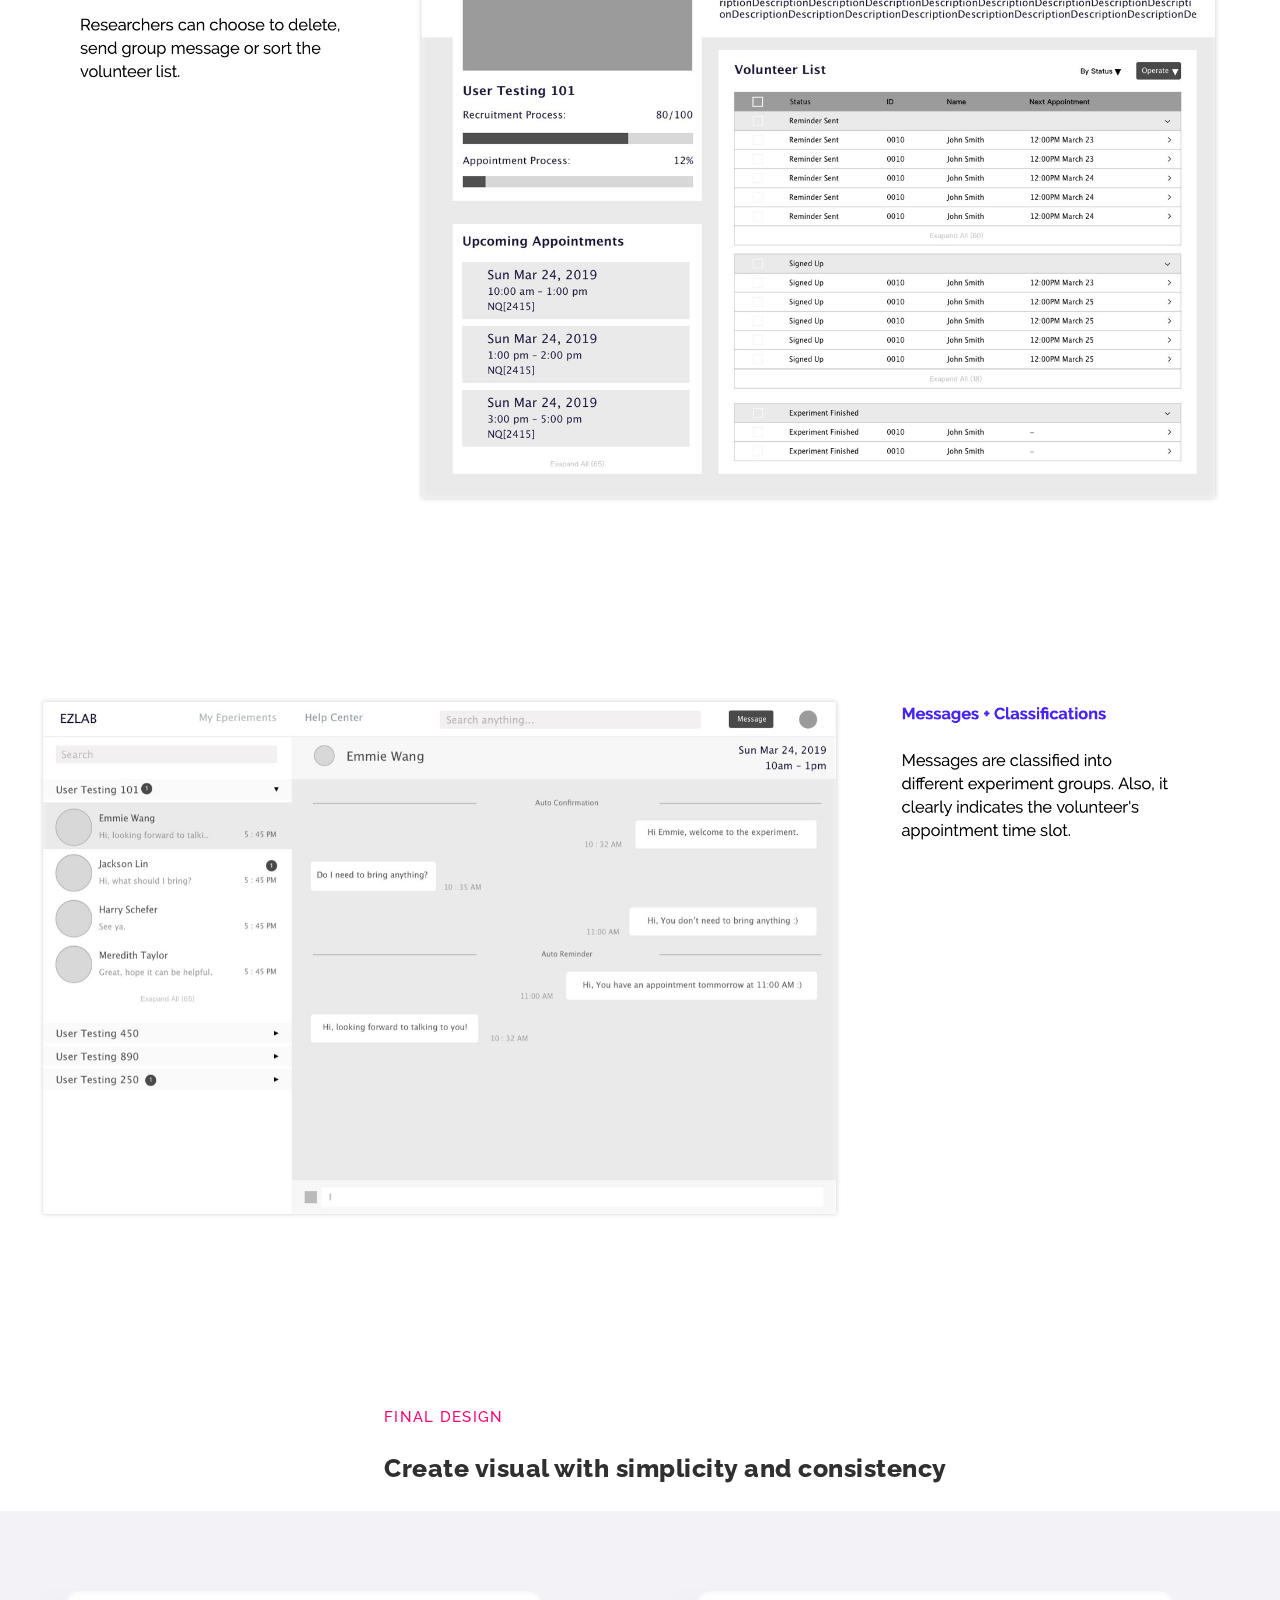
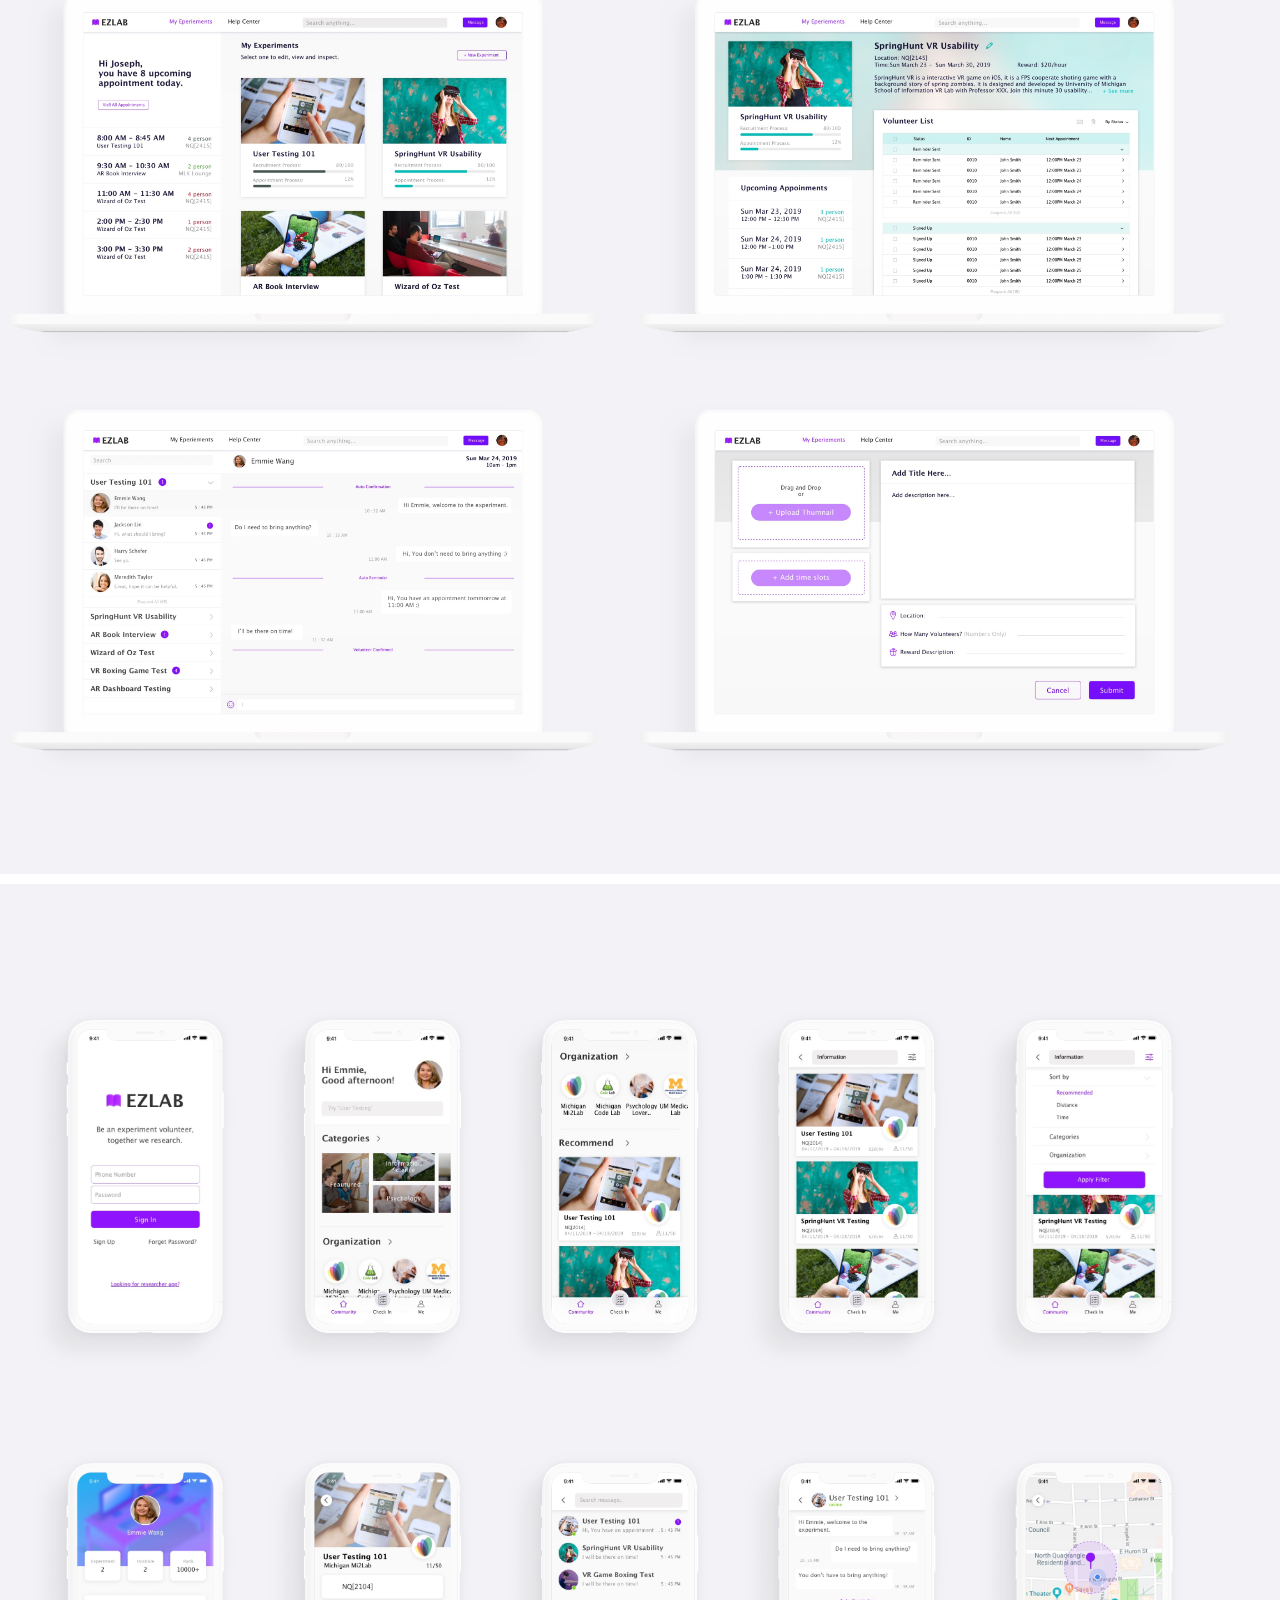
==== commit 18a0c2de: "resume" ====
--- a/projects/ezlab.html
+++ b/projects/ezlab.html
@@ -26,7 +26,7 @@
                 </a>
                 <ul>
                     <li><a class='menu' href="../index.html">Portfolio</a></li>
-                    <!-- <li><a class='menu' href="https://drive.google.com/file/d/1pUAcOC6pSC4BiPWPCZZtvgQuYjMoNlqh/view?usp=sharing" target="_blank">Resume</a></li> -->
+                    <li><a class='menu' href="https://drive.google.com/file/d/1_2Y4Sc2dFwuxnt7miOq4SwWxhBTmrPno/view?usp=sharing" target="_blank">Resume</a></li>
                 </ul>
             </nav>  
       
--- a/css/mystyle.css
+++ b/css/mystyle.css
@@ -20,6 +20,31 @@
     cursor: pointer;
     }
 
+    .button {
+        background-color: #FF0071;
+        border: none;
+        color: white;
+        padding: 12px 24px;
+        text-align: center;
+        text-decoration: none;
+        display: inline-block;
+        font-size: 16px;
+        font-weight: 600;
+        margin: 4px 2px;
+        cursor: pointer;
+        border-radius: 32px;
+      }
+      
+      .button:hover{
+        background-color: #FFC61E;
+      }
+
+      .buttoncenter{
+        margin-top:30px;
+        /* margin-left: 40%; */
+    }
+
+
 /*Project Images*/
 .bottom-left{
     position: absolute;
@@ -109,7 +134,6 @@
     float: left;
     display: inline-block;
 }
-
 
 
 /* animation*/
@@ -664,7 +688,8 @@
     .details {
     /*pink links*/
     font-size: 14px;
-    margin: 25px 0px 25px 0px;
+    font-weight: 600;
+    /* margin: 25px 0px 25px 0px; */
     letter-spacing: .62px;
     }
     
@@ -724,6 +749,7 @@
         -moz-transform: scale(1.015);
         transition: all 200ms ease-in;
     }
+
     
     .project-ui-div {
         display: block;
@@ -1161,15 +1187,15 @@
 
 .details {
     /*pink links*/
-    font-weight: 400;
+    font-weight: 600;
     color: #FF0071;
     text-transform: uppercase;
     z-index: 2;
-    border-bottom: none;
+    border-bottom: 1px #FF0071 solid;
 }
 
 .details:hover {
-    border-bottom: 2px #FF0071 solid;
+    
     text-decoration: none;
     color: #FF0071;
     padding-bottom: 1px;
